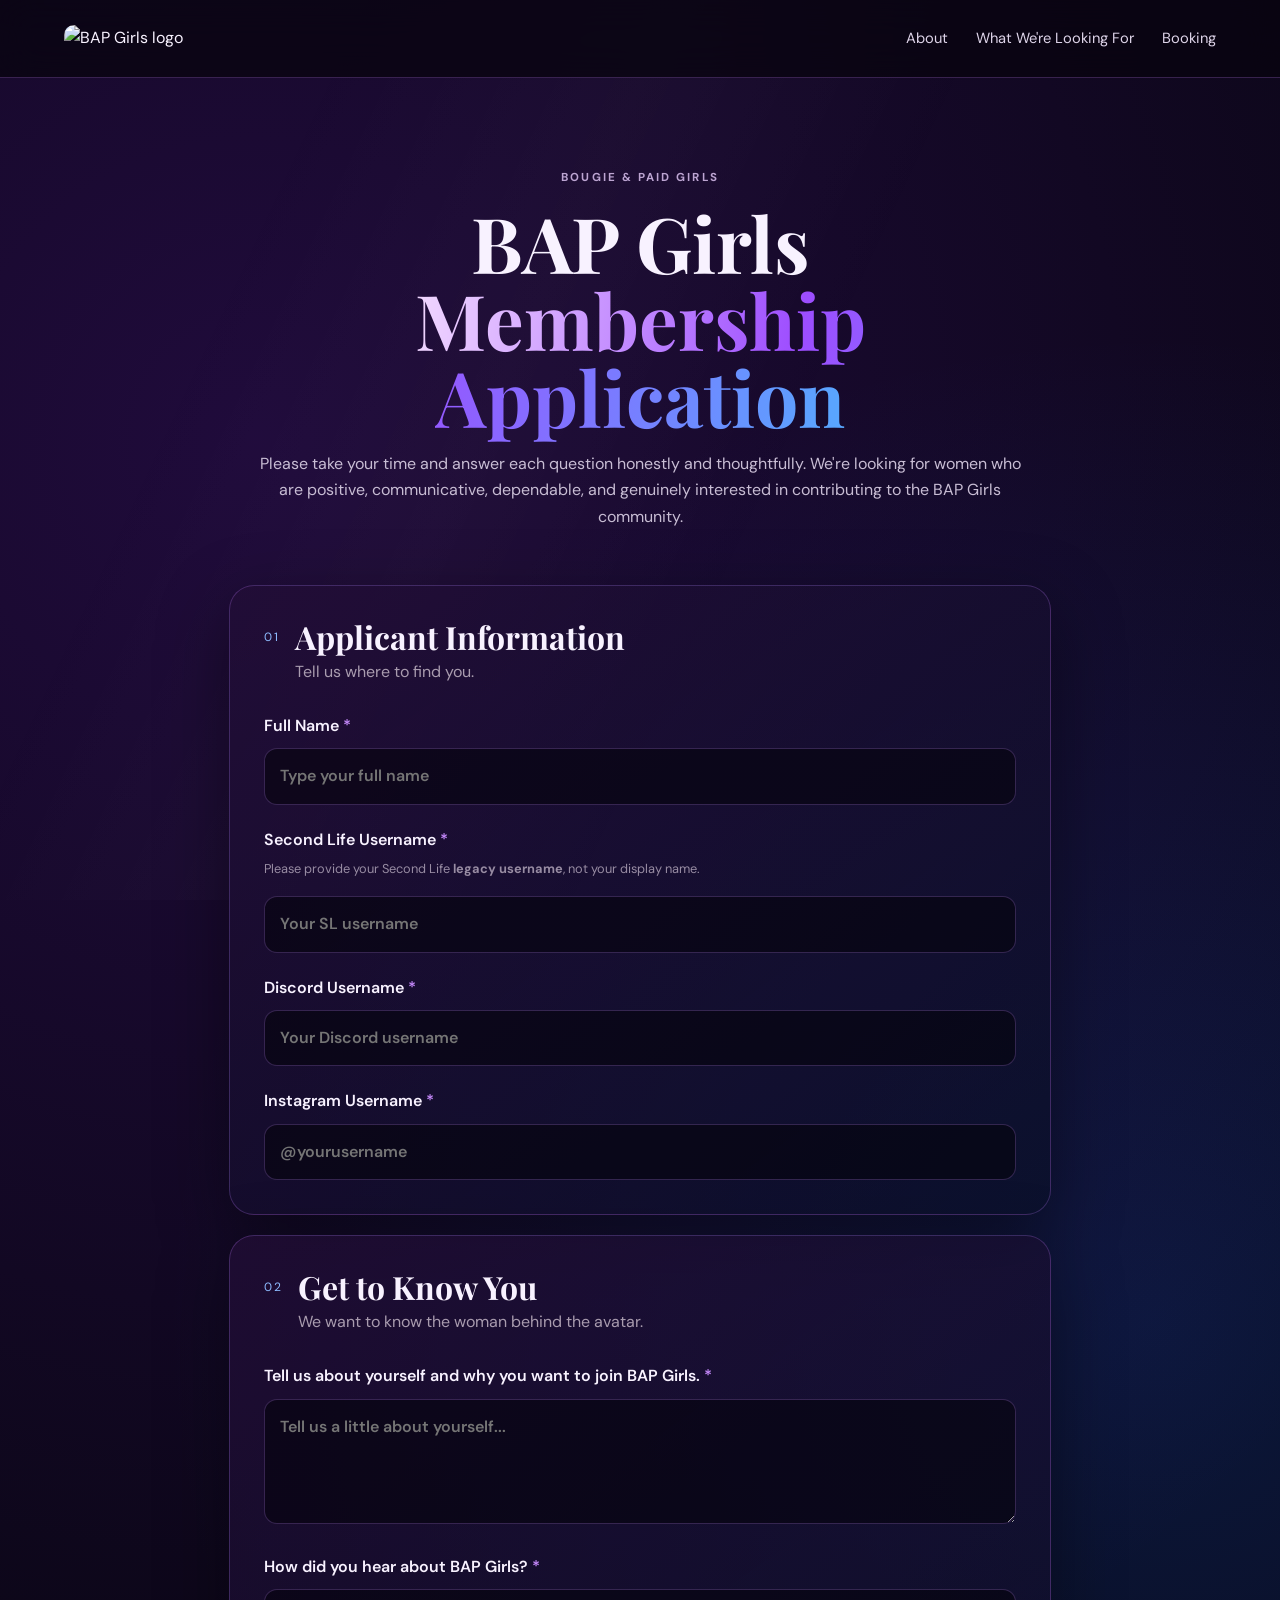
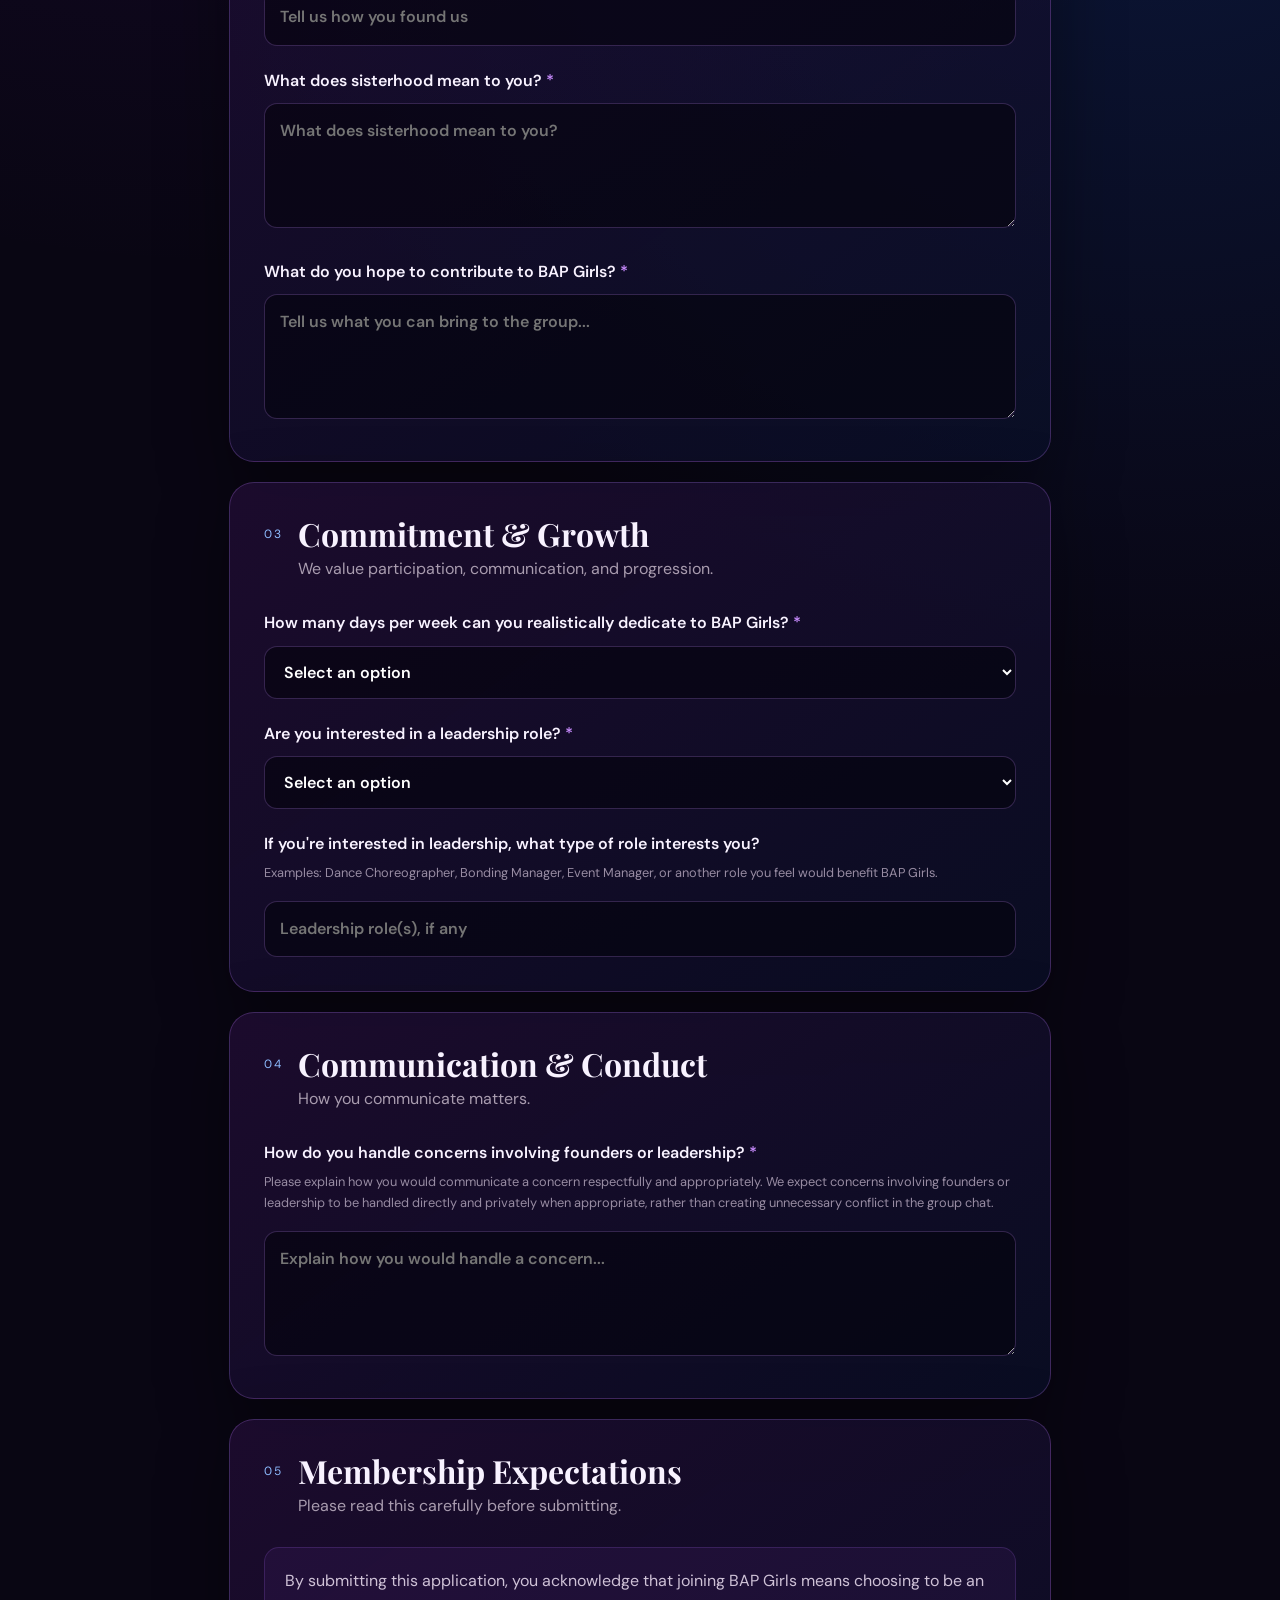
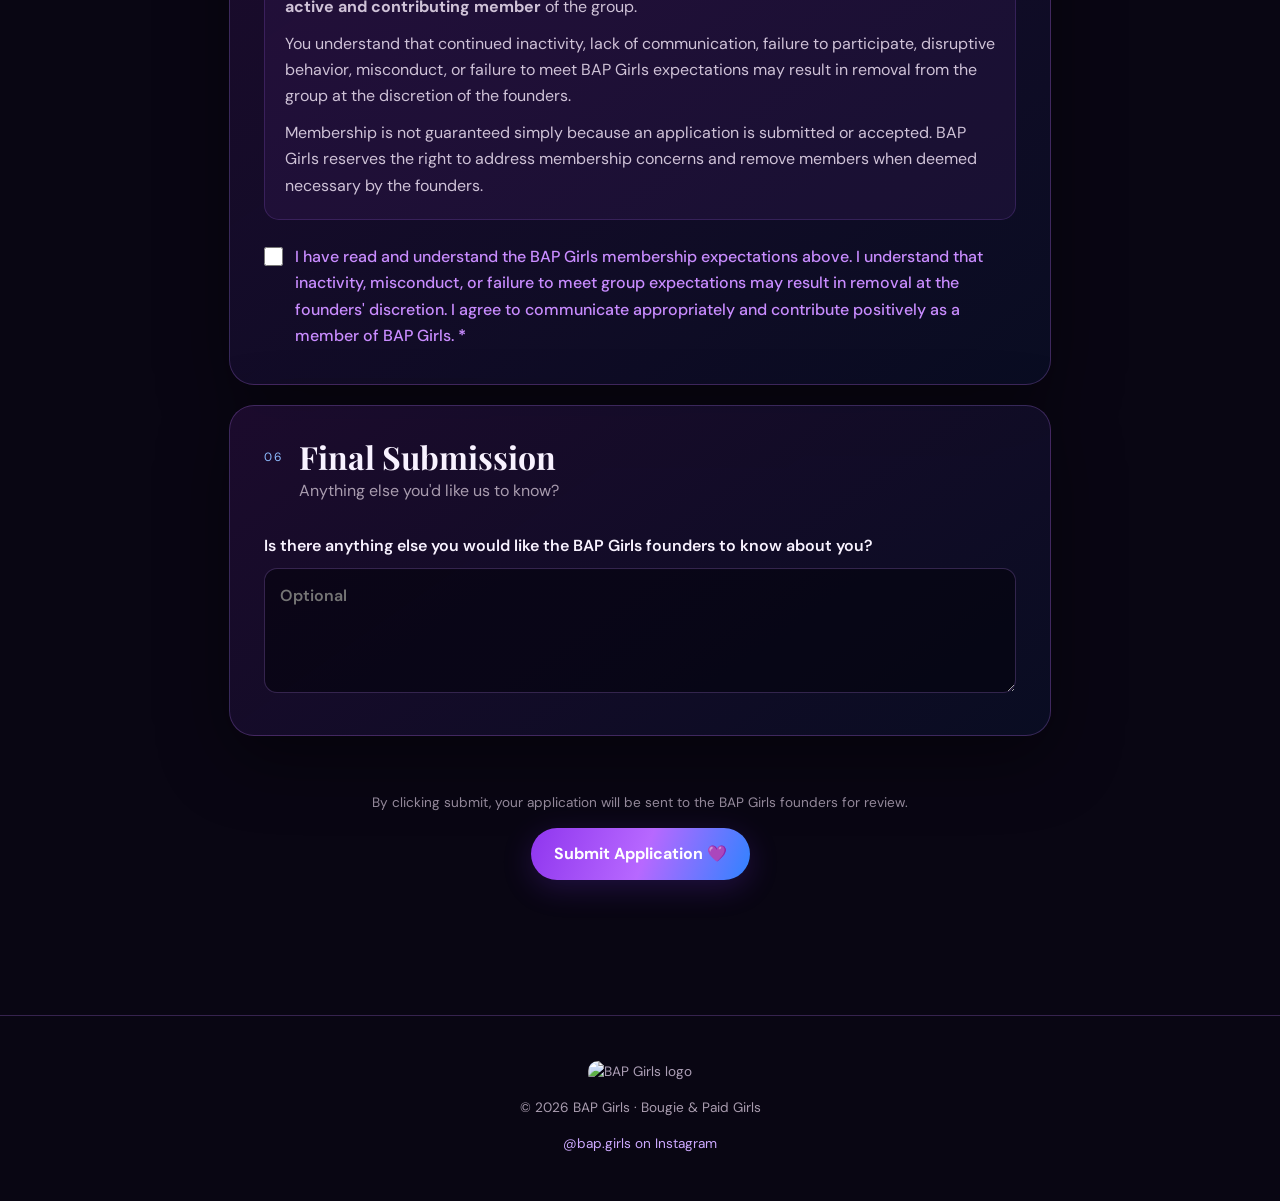
==== application.html @ beb912d2 "Add files via upload" ====
<!DOCTYPE html>
<html lang="en">
<head>
  <meta charset="UTF-8">
  <meta name="viewport" content="width=device-width, initial-scale=1.0">
  <meta name="description" content="BAP Girls membership application.">
  <title>Apply | BAP Girls</title>
  <link rel="preconnect" href="https://fonts.googleapis.com">
  <link rel="preconnect" href="https://fonts.gstatic.com" crossorigin>
  <link href="https://fonts.googleapis.com/css2?family=DM+Sans:wght@400;500;600;700&family=Playfair+Display:wght@600;700&display=swap" rel="stylesheet">
  <link rel="stylesheet" href="styles.css">
</head>
<body>
  <header class="site-header">
    <a class="brand" href="index.html" aria-label="BAP Girls home">
      <img src="assets/bap-girls-logo.png" alt="BAP Girls logo">
    </a>
    <nav class="nav nav-always">
      <a href="index.html#about">About</a>
      <a href="index.html#looking-for">What We're Looking For</a>
      <a href="index.html#booking">Booking</a>
    </nav>
  </header>

  <main class="application-main">
    <section class="application-hero">
      <span class="eyebrow">BOUGIE &amp; PAID GIRLS</span>
      <h1>BAP Girls<br><span>Membership Application</span></h1>
      <p>Please take your time and answer each question honestly and thoughtfully. We're looking for women who are positive, communicative, dependable, and genuinely interested in contributing to the BAP Girls community.</p>
    </section>

    <form class="application-form" action="https://formsubmit.co/forpicedits1@gmail.com" method="POST">
      <input type="hidden" name="_subject" value="💜 New BAP Girls Membership Application">
      <input type="hidden" name="_template" value="table">
      <input type="hidden" name="_captcha" value="false">
      <input type="hidden" name="_next" value="https://bapgirls.onrender.com/thank-you.html">
      <input type="hidden" name="_autoresponse" value="Thank you for applying to BAP Girls. Your application has been received and will be reviewed by the founders. We appreciate your interest in becoming part of BAP Girls.">

      <section class="form-section">
        <div class="form-heading"><span>01</span><div><h2>Applicant Information</h2><p>Tell us where to find you.</p></div></div>

        <label>Full Name <span>*</span>
          <input type="text" name="Full Name" required placeholder="Type your full name">
        </label>

        <label>Second Life Username <span>*</span>
          <small>Please provide your Second Life <strong>legacy username</strong>, not your display name.</small>
          <input type="text" name="Second Life Username (Legacy)" required placeholder="Your SL username">
        </label>

        <label>Discord Username <span>*</span>
          <input type="text" name="Discord Username" required placeholder="Your Discord username">
        </label>

        <label>Instagram Username <span>*</span>
          <input type="text" name="Instagram Username" required placeholder="@yourusername">
        </label>
      </section>

      <section class="form-section">
        <div class="form-heading"><span>02</span><div><h2>Get to Know You</h2><p>We want to know the woman behind the avatar.</p></div></div>

        <label>Tell us about yourself and why you want to join BAP Girls. <span>*</span>
          <textarea name="About You & Why You Want to Join" required placeholder="Tell us a little about yourself..."></textarea>
        </label>

        <label>How did you hear about BAP Girls? <span>*</span>
          <input type="text" name="How You Heard About Us" required placeholder="Tell us how you found us">
        </label>

        <label>What does sisterhood mean to you? <span>*</span>
          <textarea name="What Sisterhood Means" required placeholder="What does sisterhood mean to you?"></textarea>
        </label>

        <label>What do you hope to contribute to BAP Girls? <span>*</span>
          <textarea name="What You Hope to Contribute" required placeholder="Tell us what you can bring to the group..."></textarea>
        </label>
      </section>

      <section class="form-section">
        <div class="form-heading"><span>03</span><div><h2>Commitment &amp; Growth</h2><p>We value participation, communication, and progression.</p></div></div>

        <label>How many days per week can you realistically dedicate to BAP Girls? <span>*</span>
          <select name="Realistic Days Per Week" required>
            <option value="" selected disabled>Select an option</option>
            <option>1 day</option>
            <option>2 days</option>
            <option>3 days</option>
            <option>4 days</option>
            <option>5 days</option>
            <option>6 days</option>
            <option>7 days</option>
            <option>My availability varies</option>
          </select>
        </label>

        <label>Are you interested in a leadership role? <span>*</span>
          <select name="Leadership Interest" required>
            <option value="" selected disabled>Select an option</option>
            <option>Yes</option>
            <option>Possibly in the future</option>
            <option>No, I prefer membership</option>
          </select>
        </label>

        <label>If you're interested in leadership, what type of role interests you?
          <small>Examples: Dance Choreographer, Bonding Manager, Event Manager, or another role you feel would benefit BAP Girls.</small>
          <input type="text" name="Leadership Role Interest" placeholder="Leadership role(s), if any">
        </label>
      </section>

      <section class="form-section">
        <div class="form-heading"><span>04</span><div><h2>Communication &amp; Conduct</h2><p>How you communicate matters.</p></div></div>

        <label>How do you handle concerns involving founders or leadership? <span>*</span>
          <small>Please explain how you would communicate a concern respectfully and appropriately. We expect concerns involving founders or leadership to be handled directly and privately when appropriate, rather than creating unnecessary conflict in the group chat.</small>
          <textarea name="Communication With Founders" required placeholder="Explain how you would handle a concern..."></textarea>
        </label>
      </section>

      <section class="form-section acknowledgment-section">
        <div class="form-heading"><span>05</span><div><h2>Membership Expectations</h2><p>Please read this carefully before submitting.</p></div></div>

        <div class="acknowledgment">
          <p>By submitting this application, you acknowledge that joining BAP Girls means choosing to be an <strong>active and contributing member</strong> of the group.</p>
          <p>You understand that continued inactivity, lack of communication, failure to participate, disruptive behavior, misconduct, or failure to meet BAP Girls expectations may result in removal from the group at the discretion of the founders.</p>
          <p>Membership is not guaranteed simply because an application is submitted or accepted. BAP Girls reserves the right to address membership concerns and remove members when deemed necessary by the founders.</p>
        </div>

        <label class="checkbox-label">
          <input type="checkbox" name="Membership Expectations Acknowledged" value="Yes — acknowledged and agreed" required>
          <span>I have read and understand the BAP Girls membership expectations above. I understand that inactivity, misconduct, or failure to meet group expectations may result in removal at the founders' discretion. I agree to communicate appropriately and contribute positively as a member of BAP Girls. <strong>*</strong></span>
        </label>
      </section>

      <section class="form-section">
        <div class="form-heading"><span>06</span><div><h2>Final Submission</h2><p>Anything else you'd like us to know?</p></div></div>

        <label>Is there anything else you would like the BAP Girls founders to know about you?
          <textarea name="Anything Else" placeholder="Optional"></textarea>
        </label>
      </section>

      <div class="submit-area">
        <p>By clicking submit, your application will be sent to the BAP Girls founders for review.</p>
        <button class="button button-primary submit-button" type="submit">Submit Application 💜</button>
      </div>
    </form>
  </main>

  <footer class="site-footer">
    <img src="assets/bap-girls-logo.png" alt="BAP Girls logo">
    <p>© <span id="year"></span> BAP Girls · Bougie &amp; Paid Girls</p>
    <a href="https://www.instagram.com/bap.girls/" target="_blank" rel="noopener">@bap.girls on Instagram</a>
  </footer>
  <script>document.getElementById('year').textContent = new Date().getFullYear();</script>
</body>
</html>
---- styles.css ----
:root{
  --bg:#090613; --panel:rgba(27,11,46,.72); --purple:#9d4dff; --purple2:#d6a2ff;
  --blue:#2778ff; --blue2:#6bb8ff; --text:#f8f2ff; --muted:#c8bdd4; --line:rgba(190,126,255,.25);
  --shadow:0 22px 70px rgba(0,0,0,.42);
}
*{box-sizing:border-box}
html{scroll-behavior:smooth}
body{margin:0;background:radial-gradient(circle at 20% 10%,rgba(100,26,180,.25),transparent 35%),radial-gradient(circle at 90% 30%,rgba(20,94,220,.20),transparent 30%),var(--bg);color:var(--text);font-family:"DM Sans",sans-serif;line-height:1.65;overflow-x:hidden}
body:before{content:"";position:fixed;inset:0;pointer-events:none;background:linear-gradient(115deg,transparent 20%,rgba(255,255,255,.025) 40%,transparent 60%);z-index:-1}
a{color:inherit;text-decoration:none}
button,input,textarea,select{font:inherit}
.site-header{position:sticky;top:0;z-index:20;height:78px;padding:10px 5vw;display:flex;align-items:center;justify-content:space-between;background:rgba(8,5,15,.76);backdrop-filter:blur(18px);border-bottom:1px solid var(--line)}
.brand img{width:88px;height:55px;object-fit:cover;object-position:center;border-radius:10px;mix-blend-mode:screen}
.nav{display:flex;align-items:center;gap:28px;font-size:.92rem;color:#ded4e9}
.nav a{transition:.2s ease}
.nav a:hover{color:white;text-shadow:0 0 18px var(--purple2)}
.nav-apply{padding:10px 18px;border:1px solid rgba(198,139,255,.55);border-radius:999px;background:linear-gradient(120deg,rgba(120,34,220,.6),rgba(31,92,220,.45))}
.menu-toggle{display:none;background:none;color:white;border:0;font-size:1.5rem}
.section{padding:105px 7vw}
.hero{min-height:calc(100vh - 78px);display:grid;grid-template-columns:1fr 1fr;gap:6vw;align-items:center;max-width:1400px;margin:auto}
.eyebrow,.mini-label,.package{letter-spacing:.18em;font-size:.72rem;font-weight:700;color:#bda5d2}
.hero h1{font-family:"Playfair Display",serif;font-size:clamp(3.4rem,7vw,6.8rem);line-height:.95;margin:18px 0}
.hero h1 span,.emphasis-card h3 span{background:linear-gradient(100deg,#f2d9ff,#9d4dff 45%,#57a8ff);-webkit-background-clip:text;background-clip:text;color:transparent}
.hero-text{font-size:1.15rem;color:var(--muted);max-width:500px}
.hero-actions{display:flex;gap:14px;margin-top:32px;flex-wrap:wrap}
.button{display:inline-flex;justify-content:center;align-items:center;border-radius:999px;padding:13px 23px;font-weight:700;cursor:pointer;transition:.2s ease;border:1px solid transparent}
.button:hover{transform:translateY(-2px);box-shadow:0 12px 35px rgba(124,56,255,.25)}
.button-primary{background:linear-gradient(110deg,#8f36ee,#b768ff 52%,#2f83ff);color:white;box-shadow:0 8px 30px rgba(117,48,230,.22)}
.button-ghost{border-color:rgba(200,155,255,.4);background:rgba(255,255,255,.03)}
.hero-logo-card{position:relative;padding:22px;border:1px solid var(--line);border-radius:32px;background:linear-gradient(145deg,rgba(82,24,131,.45),rgba(8,15,47,.65));box-shadow:var(--shadow);overflow:hidden}
.hero-logo-card img{display:block;width:100%;border-radius:20px}
.shine{position:absolute;width:55%;height:140%;top:-20%;left:-80%;transform:rotate(20deg);background:linear-gradient(90deg,transparent,rgba(255,255,255,.16),transparent);animation:shine 7s infinite}
@keyframes shine{0%,55%{left:-80%}70%,100%{left:130%}}
.content-section{max-width:1200px;margin:auto}
.section-heading{display:flex;align-items:flex-start;gap:18px;margin-bottom:32px}
.section-number{font-size:.75rem;letter-spacing:.16em;color:#8ebcff;padding-top:11px}
h2{font-family:"Playfair Display",serif;font-size:clamp(2.2rem,4vw,3.7rem);line-height:1.05;margin:0}
.glass-card,.rate-card{border:1px solid var(--line);background:linear-gradient(145deg,rgba(34,13,54,.78),rgba(12,17,44,.66));border-radius:25px;box-shadow:var(--shadow)}
.about-card{padding:40px;max-width:920px}
.about-card p{color:var(--muted);font-size:1.02rem}.about-card .lead{font-size:1.3rem;color:#f2e8fa}
.looking-grid,.rates-grid{display:grid;grid-template-columns:1fr 1fr;gap:22px}
.looking-grid .glass-card,.rate-card{padding:34px}
h3{font-size:1.35rem;margin:0 0 16px}
.feature-list{list-style:none;padding:0;margin:22px 0 0}
.feature-list li{position:relative;padding:8px 0 8px 27px;color:#ddd2e7}
.feature-list li:before{content:"✦";position:absolute;left:0;color:#9e66ff}
.emphasis-card{display:flex;flex-direction:column;justify-content:center;min-height:350px}
.emphasis-card p,.section-intro,.rate-description,.booking-cta p{color:var(--muted)}
.emphasis-card .button{align-self:flex-start;margin-top:20px}
.rates-grid{align-items:stretch}
.rate-card{position:relative}
.featured-rate{border-color:rgba(91,137,255,.48);background:linear-gradient(145deg,rgba(62,19,95,.76),rgba(10,37,78,.72))}
.rate-top{display:flex;justify-content:space-between;gap:15px;align-items:center;margin-bottom:15px}
.price{font-size:1.55rem;font-weight:800;background:linear-gradient(90deg,#e5c4ff,#7bbcff);-webkit-background-clip:text;background-clip:text;color:transparent;white-space:nowrap}
.note{margin-top:25px;padding:15px;border-left:2px solid #9b5dff;color:#bfb2ca;font-size:.9rem}
.booking-cta{margin-top:24px;padding:28px 32px;display:flex;justify-content:space-between;align-items:center;gap:25px}
.final-cta{text-align:center;padding-top:140px;padding-bottom:140px}
.cta-inner{max-width:800px;margin:auto}
.cta-inner h2{margin:14px 0}.cta-inner p{color:var(--muted);margin-bottom:28px}
.site-footer{padding:45px 7vw;border-top:1px solid var(--line);text-align:center;color:#a99caf;font-size:.85rem}
.site-footer img{width:100px;height:60px;object-fit:cover;object-position:center;border-radius:10px;mix-blend-mode:screen}
.site-footer a{color:#cda9ff}
.application-main{max-width:950px;margin:auto;padding:85px 5vw}
.application-hero{text-align:center;max-width:780px;margin:0 auto 55px}
.application-hero h1{font-family:"Playfair Display",serif;font-size:clamp(2.7rem,6vw,5rem);line-height:1;margin:15px 0}
.application-hero h1 span{background:linear-gradient(100deg,#f2d9ff,#9d4dff 45%,#57a8ff);-webkit-background-clip:text;background-clip:text;color:transparent}
.application-hero p{color:var(--muted)}
.application-form{display:grid;gap:20px}
.form-section{padding:34px;border-radius:25px;border:1px solid var(--line);background:linear-gradient(145deg,rgba(34,13,54,.75),rgba(10,16,40,.72));box-shadow:var(--shadow)}
.form-heading{display:flex;gap:16px;margin-bottom:28px}
.form-heading>span{font-size:.75rem;color:#8ebcff;letter-spacing:.14em;padding-top:8px}
.form-heading h2{font-size:2rem}.form-heading p{margin:5px 0 0;color:#a99caf}
.form-section label{display:block;font-weight:600;margin-top:22px}.form-section label:first-of-type{margin-top:0}
.form-section label>span{color:#c98cff}
.form-section small{display:block;color:#988ca3;font-weight:400;font-size:.8rem;margin:5px 0 8px}
input,textarea,select{width:100%;margin-top:9px;padding:14px 15px;border-radius:13px;border:1px solid rgba(191,135,255,.24);background:rgba(5,4,13,.62);color:white;outline:none}
input:focus,textarea:focus,select:focus{border-color:#9856e8;box-shadow:0 0 0 3px rgba(145,74,235,.13)}
textarea{min-height:125px;resize:vertical}
select{appearance:auto}
.checkbox-label{display:flex!important;gap:12px;align-items:flex-start;margin-top:24px!important;font-weight:500!important;color:#ddd4e6}
.checkbox-label input{width:19px;height:19px;margin:3px 0 0;flex:0 0 19px;accent-color:#9a50ed}
.acknowledgment{padding:20px;border-radius:15px;background:rgba(91,40,130,.16);border:1px solid rgba(166,100,236,.2);color:#cfc2d7}
.acknowledgment p{margin:0 0 10px}.acknowledgment p:last-child{margin-bottom:0}
.submit-area{text-align:center;padding:22px 0 50px}.submit-area p{color:#93889a;font-size:.85rem}.submit-button{border:0;font-size:1rem}
.thank-you-page{min-height:100vh;display:grid;place-items:center;padding:30px}
.thank-you-card{text-align:center;max-width:650px;padding:55px 40px}
.thank-you-card img{width:240px;max-width:80%;border-radius:18px;mix-blend-mode:screen;margin-bottom:25px}
.thank-you-card h1{font-family:"Playfair Display",serif;font-size:3rem;line-height:1.05;margin:15px 0}
.thank-you-card p{color:var(--muted);margin-bottom:30px}
@media(max-width:850px){
  .site-header{padding:10px 4vw}.menu-toggle{display:block}.nav{display:none;position:absolute;top:78px;left:0;right:0;padding:18px 5vw;background:rgba(8,5,15,.97);border-bottom:1px solid var(--line);flex-direction:column;align-items:stretch}.nav.open{display:flex}.nav a{padding:10px}.nav-always{display:flex;flex-direction:row;position:static;padding:0;background:none;border:0}
  .hero{grid-template-columns:1fr;min-height:auto;padding-top:75px}.hero-logo-card{order:-1}.looking-grid,.rates-grid{grid-template-columns:1fr}.booking-cta{flex-direction:column;align-items:flex-start}
}
@media(max-width:560px){
  .section{padding:75px 5vw}.application-main{padding:60px 4vw}.form-section{padding:25px 20px}.about-card,.looking-grid .glass-card,.rate-card{padding:25px}.hero h1{font-size:3.25rem}.nav-always{display:none}.brand img{width:80px;height:50px}
}
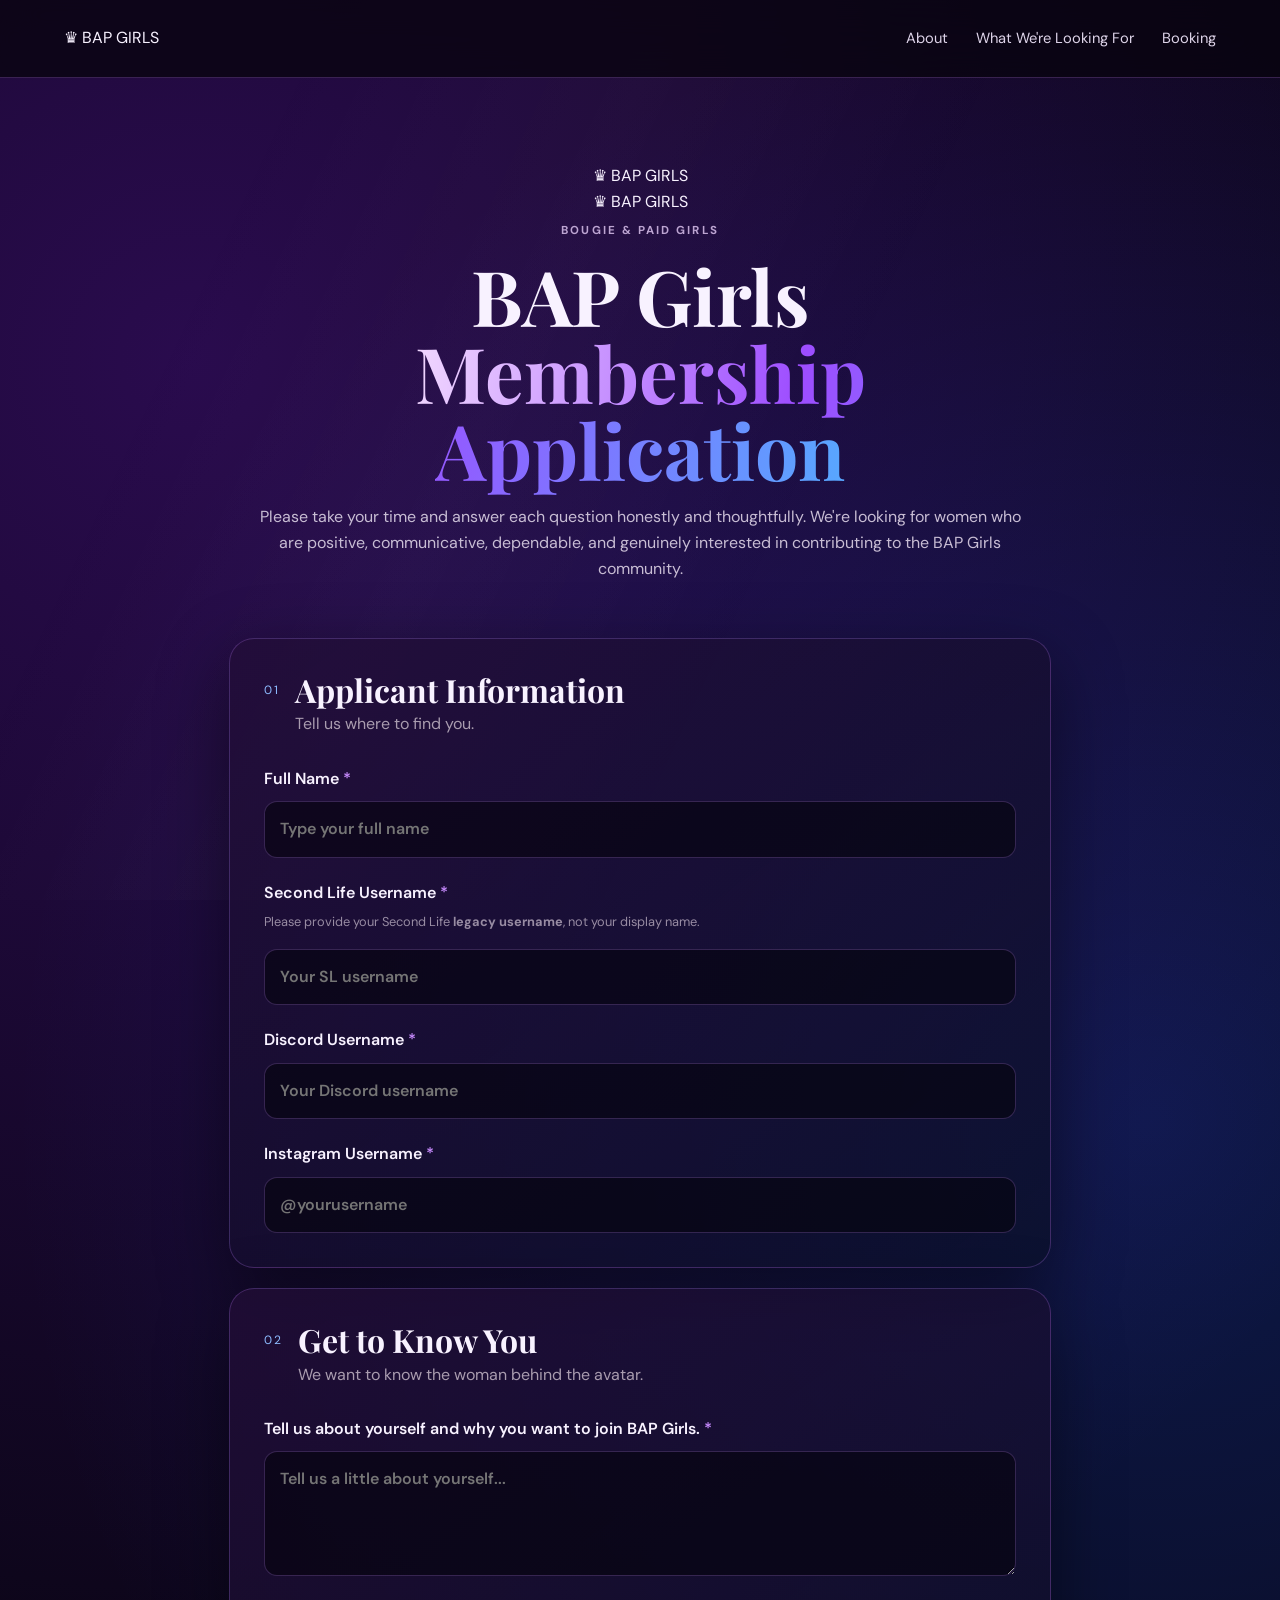
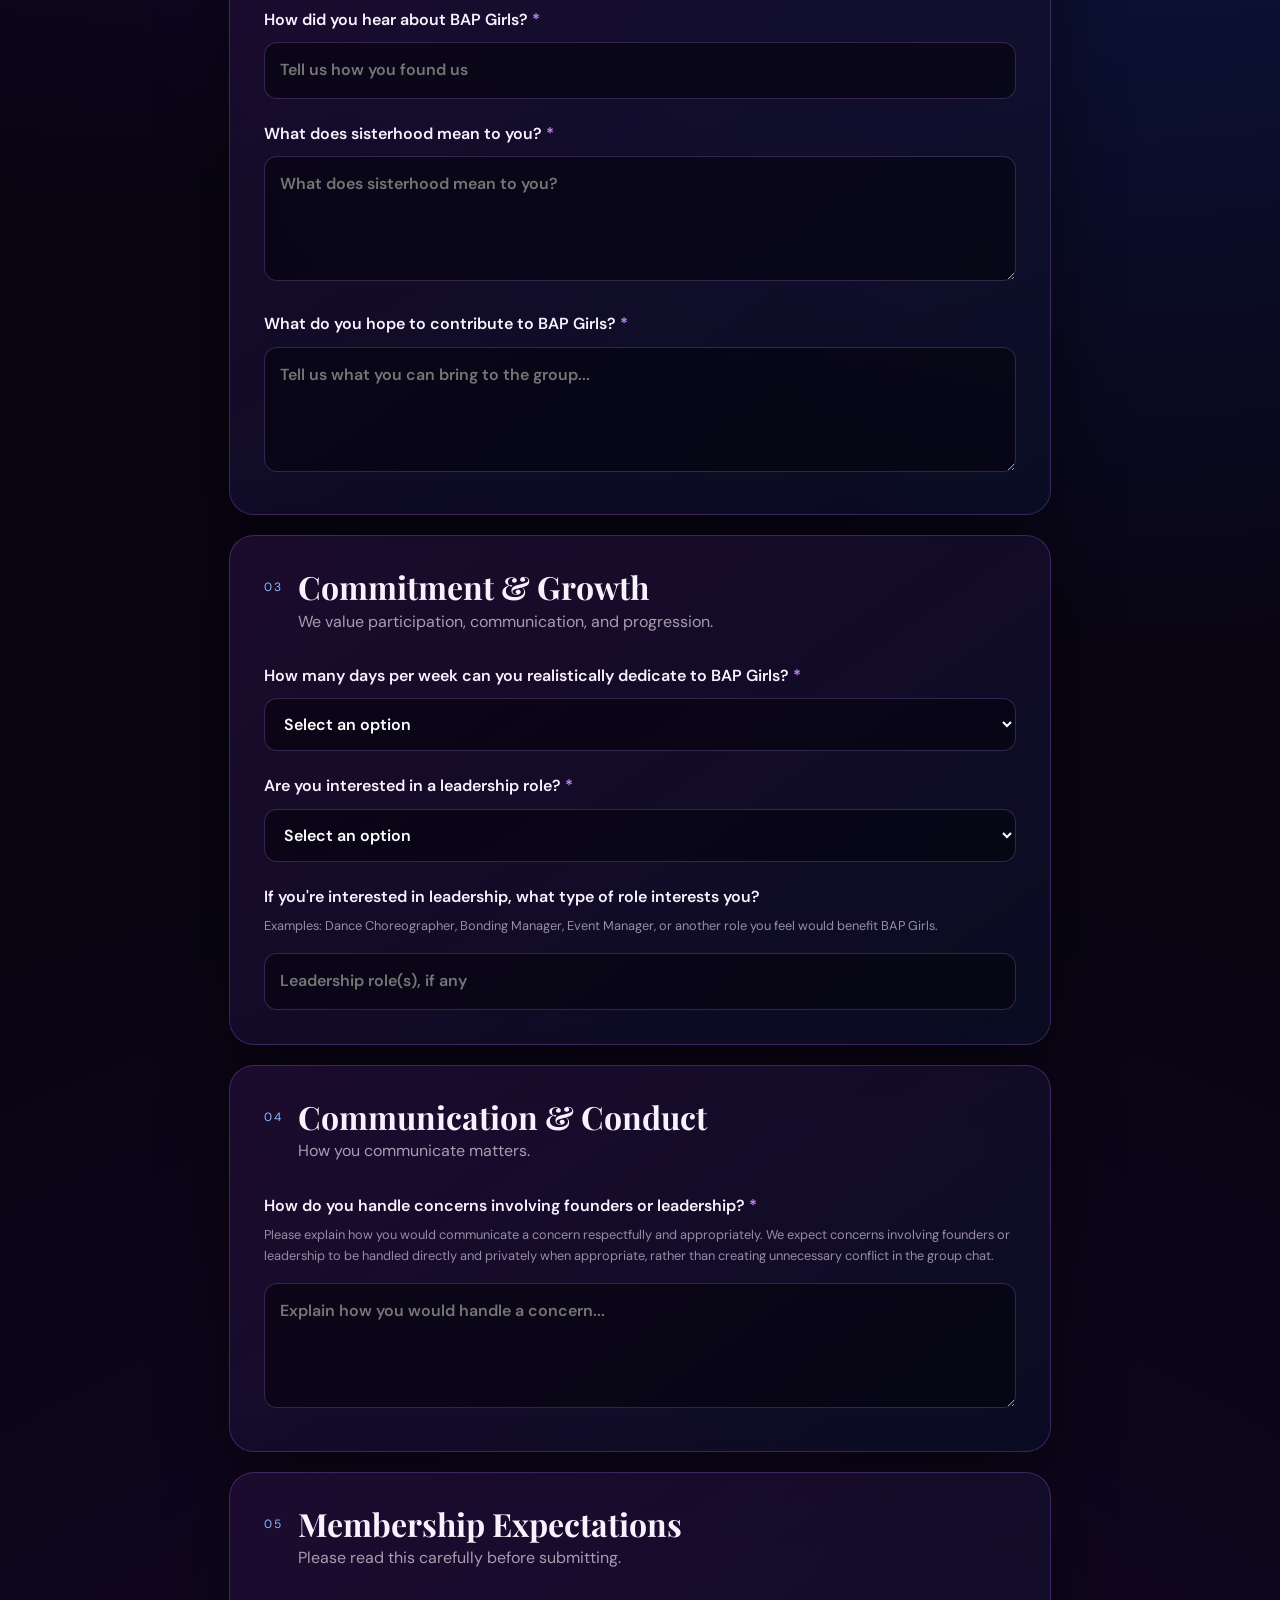
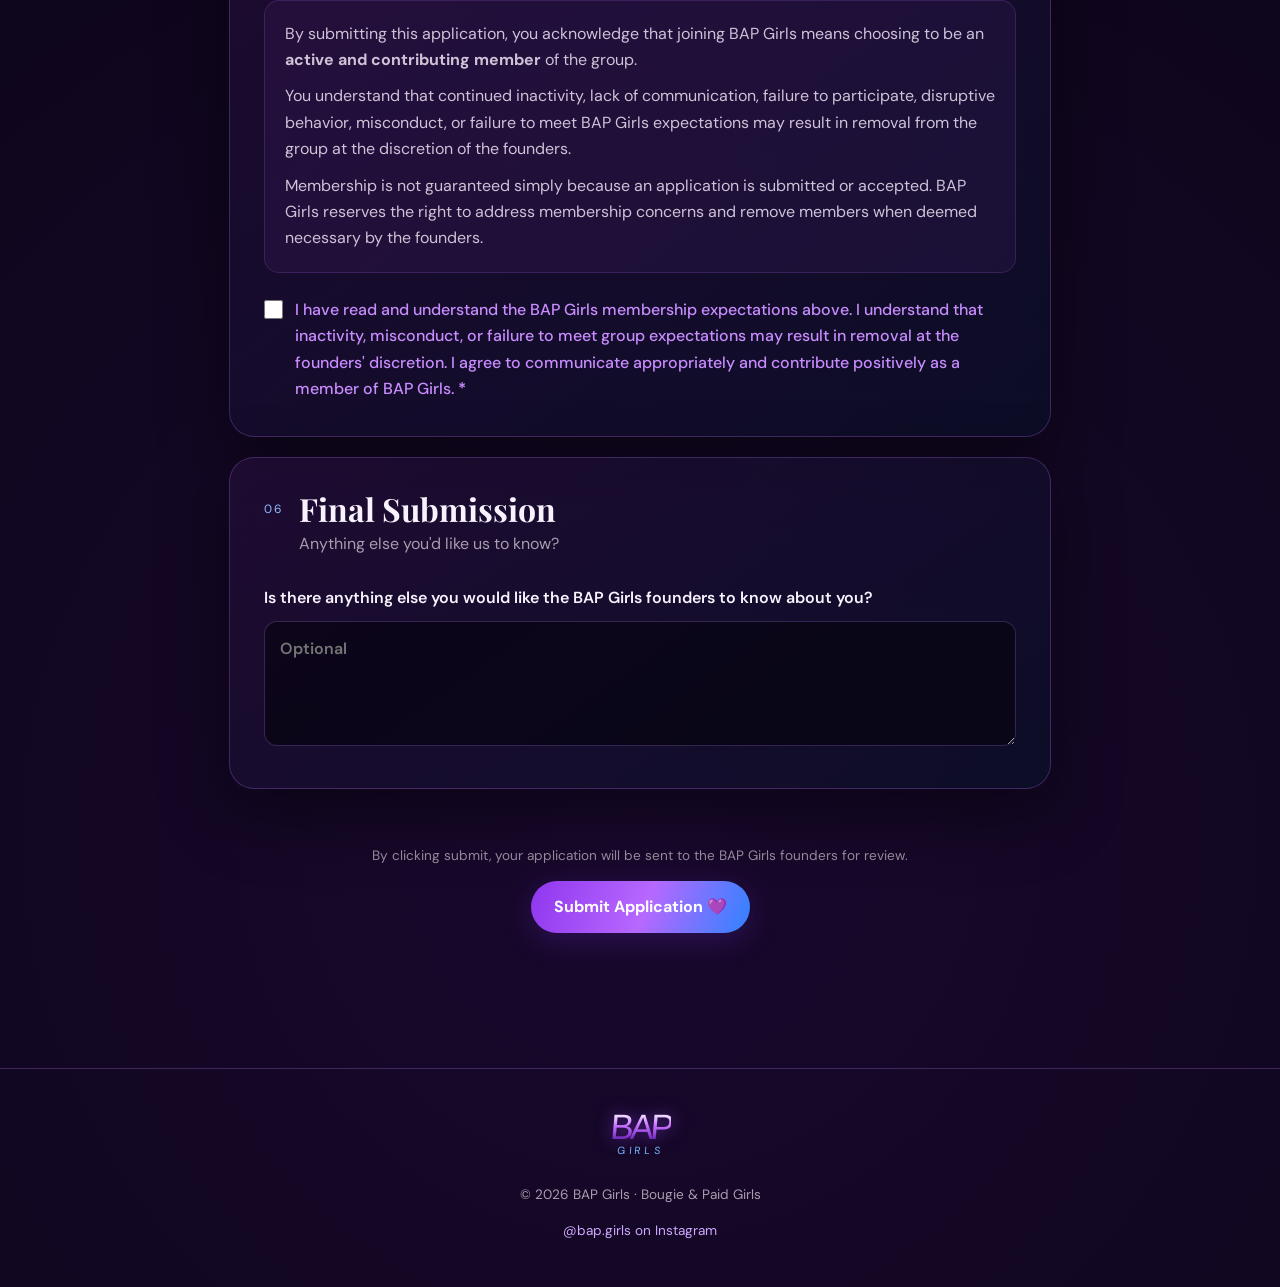
==== commit d0c6bca1: "Update application.html" ====
--- a/application.html
+++ b/application.html
@@ -5,84 +5,251 @@
   <meta name="viewport" content="width=device-width, initial-scale=1.0">
   <meta name="description" content="BAP Girls membership application.">
   <title>Apply | BAP Girls</title>
+
   <link rel="preconnect" href="https://fonts.googleapis.com">
   <link rel="preconnect" href="https://fonts.gstatic.com" crossorigin>
   <link href="https://fonts.googleapis.com/css2?family=DM+Sans:wght@400;500;600;700&family=Playfair+Display:wght@600;700&display=swap" rel="stylesheet">
+
   <link rel="stylesheet" href="styles.css">
 </head>
+
 <body>
+
   <header class="site-header">
-    <a class="brand" href="index.html" aria-label="BAP Girls home">
-      <img src="assets/bap-girls-logo.png" alt="BAP Girls logo">
+
+    <a class="brand application-header-logo" href="index.html" aria-label="BAP Girls home">
+
+      <div class="application-logo-mini" aria-hidden="true">
+        <span class="application-crown-mini">♛</span>
+        <span class="application-bap-mini">BAP</span>
+        <span class="application-girls-mini">GIRLS</span>
+      </div>
+
     </a>
+
     <nav class="nav nav-always">
       <a href="index.html#about">About</a>
       <a href="index.html#looking-for">What We're Looking For</a>
       <a href="index.html#booking">Booking</a>
     </nav>
+
   </header>
 
+
   <main class="application-main">
+
     <section class="application-hero">
+
+      <div class="application-logo-wrap" aria-label="BAP Girls">
+
+        <div class="application-logo-coin">
+
+          <div class="application-logo-face application-logo-front">
+
+            <span class="application-crown">♛</span>
+
+            <span class="application-bap">BAP</span>
+
+            <span class="application-girls">GIRLS</span>
+
+          </div>
+
+
+          <div class="application-logo-face application-logo-back">
+
+            <span class="application-crown">♛</span>
+
+            <span class="application-bap">BAP</span>
+
+            <span class="application-girls">GIRLS</span>
+
+          </div>
+
+        </div>
+
+      </div>
+
+
       <span class="eyebrow">BOUGIE &amp; PAID GIRLS</span>
-      <h1>BAP Girls<br><span>Membership Application</span></h1>
-      <p>Please take your time and answer each question honestly and thoughtfully. We're looking for women who are positive, communicative, dependable, and genuinely interested in contributing to the BAP Girls community.</p>
+
+      <h1>
+        BAP Girls<br>
+        <span>Membership Application</span>
+      </h1>
+
+      <p>
+        Please take your time and answer each question honestly and thoughtfully.
+        We're looking for women who are positive, communicative, dependable,
+        and genuinely interested in contributing to the BAP Girls community.
+      </p>
+
     </section>
 
-    <form class="application-form" action="https://formsubmit.co/forpicedits1@gmail.com" method="POST">
-      <input type="hidden" name="_subject" value="💜 New BAP Girls Membership Application">
-      <input type="hidden" name="_template" value="table">
-      <input type="hidden" name="_captcha" value="false">
-      <input type="hidden" name="_next" value="https://bapgirls.onrender.com/thank-you.html">
-      <input type="hidden" name="_autoresponse" value="Thank you for applying to BAP Girls. Your application has been received and will be reviewed by the founders. We appreciate your interest in becoming part of BAP Girls.">
+
+    <form class="application-form"
+          action="https://formsubmit.co/forpicedits1@gmail.com"
+          method="POST">
+
+      <input type="hidden"
+             name="_subject"
+             value="💜 New BAP Girls Membership Application">
+
+      <input type="hidden"
+             name="_template"
+             value="table">
+
+      <input type="hidden"
+             name="_captcha"
+             value="false">
+
+      <input type="hidden"
+             name="_next"
+             value="https://bapgirls.onrender.com/thank-you.html">
+
+      <input type="hidden"
+             name="_autoresponse"
+             value="Thank you for applying to BAP Girls. Your application has been received and will be reviewed by the founders. We appreciate your interest in becoming part of BAP Girls.">
+
 
       <section class="form-section">
-        <div class="form-heading"><span>01</span><div><h2>Applicant Information</h2><p>Tell us where to find you.</p></div></div>
-
-        <label>Full Name <span>*</span>
-          <input type="text" name="Full Name" required placeholder="Type your full name">
-        </label>
-
-        <label>Second Life Username <span>*</span>
-          <small>Please provide your Second Life <strong>legacy username</strong>, not your display name.</small>
-          <input type="text" name="Second Life Username (Legacy)" required placeholder="Your SL username">
-        </label>
-
-        <label>Discord Username <span>*</span>
-          <input type="text" name="Discord Username" required placeholder="Your Discord username">
-        </label>
-
-        <label>Instagram Username <span>*</span>
-          <input type="text" name="Instagram Username" required placeholder="@yourusername">
-        </label>
-      </section>
+
+        <div class="form-heading">
+          <span>01</span>
+
+          <div>
+            <h2>Applicant Information</h2>
+            <p>Tell us where to find you.</p>
+          </div>
+        </div>
+
+
+        <label>
+          Full Name <span>*</span>
+
+          <input
+            type="text"
+            name="Full Name"
+            required
+            placeholder="Type your full name">
+        </label>
+
+
+        <label>
+          Second Life Username <span>*</span>
+
+          <small>
+            Please provide your Second Life <strong>legacy username</strong>,
+            not your display name.
+          </small>
+
+          <input
+            type="text"
+            name="Second Life Username (Legacy)"
+            required
+            placeholder="Your SL username">
+        </label>
+
+
+        <label>
+          Discord Username <span>*</span>
+
+          <input
+            type="text"
+            name="Discord Username"
+            required
+            placeholder="Your Discord username">
+        </label>
+
+
+        <label>
+          Instagram Username <span>*</span>
+
+          <input
+            type="text"
+            name="Instagram Username"
+            required
+            placeholder="@yourusername">
+        </label>
+
+      </section>
+
 
       <section class="form-section">
-        <div class="form-heading"><span>02</span><div><h2>Get to Know You</h2><p>We want to know the woman behind the avatar.</p></div></div>
-
-        <label>Tell us about yourself and why you want to join BAP Girls. <span>*</span>
-          <textarea name="About You & Why You Want to Join" required placeholder="Tell us a little about yourself..."></textarea>
-        </label>
-
-        <label>How did you hear about BAP Girls? <span>*</span>
-          <input type="text" name="How You Heard About Us" required placeholder="Tell us how you found us">
-        </label>
-
-        <label>What does sisterhood mean to you? <span>*</span>
-          <textarea name="What Sisterhood Means" required placeholder="What does sisterhood mean to you?"></textarea>
-        </label>
-
-        <label>What do you hope to contribute to BAP Girls? <span>*</span>
-          <textarea name="What You Hope to Contribute" required placeholder="Tell us what you can bring to the group..."></textarea>
-        </label>
-      </section>
+
+        <div class="form-heading">
+          <span>02</span>
+
+          <div>
+            <h2>Get to Know You</h2>
+            <p>We want to know the woman behind the avatar.</p>
+          </div>
+        </div>
+
+
+        <label>
+          Tell us about yourself and why you want to join BAP Girls. <span>*</span>
+
+          <textarea
+            name="About You & Why You Want to Join"
+            required
+            placeholder="Tell us a little about yourself..."></textarea>
+        </label>
+
+
+        <label>
+          How did you hear about BAP Girls? <span>*</span>
+
+          <input
+            type="text"
+            name="How You Heard About Us"
+            required
+            placeholder="Tell us how you found us">
+        </label>
+
+
+        <label>
+          What does sisterhood mean to you? <span>*</span>
+
+          <textarea
+            name="What Sisterhood Means"
+            required
+            placeholder="What does sisterhood mean to you?"></textarea>
+        </label>
+
+
+        <label>
+          What do you hope to contribute to BAP Girls? <span>*</span>
+
+          <textarea
+            name="What You Hope to Contribute"
+            required
+            placeholder="Tell us what you can bring to the group..."></textarea>
+        </label>
+
+      </section>
+
 
       <section class="form-section">
-        <div class="form-heading"><span>03</span><div><h2>Commitment &amp; Growth</h2><p>We value participation, communication, and progression.</p></div></div>
-
-        <label>How many days per week can you realistically dedicate to BAP Girls? <span>*</span>
+
+        <div class="form-heading">
+          <span>03</span>
+
+          <div>
+            <h2>Commitment &amp; Growth</h2>
+            <p>We value participation, communication, and progression.</p>
+          </div>
+        </div>
+
+
+        <label>
+          How many days per week can you realistically dedicate to BAP Girls? <span>*</span>
+
           <select name="Realistic Days Per Week" required>
-            <option value="" selected disabled>Select an option</option>
+
+            <option value="" selected disabled>
+              Select an option
+            </option>
+
             <option>1 day</option>
             <option>2 days</option>
             <option>3 days</option>
@@ -91,68 +258,209 @@
             <option>6 days</option>
             <option>7 days</option>
             <option>My availability varies</option>
+
           </select>
-        </label>
-
-        <label>Are you interested in a leadership role? <span>*</span>
+
+        </label>
+
+
+        <label>
+          Are you interested in a leadership role? <span>*</span>
+
           <select name="Leadership Interest" required>
-            <option value="" selected disabled>Select an option</option>
+
+            <option value="" selected disabled>
+              Select an option
+            </option>
+
             <option>Yes</option>
             <option>Possibly in the future</option>
             <option>No, I prefer membership</option>
+
           </select>
-        </label>
-
-        <label>If you're interested in leadership, what type of role interests you?
-          <small>Examples: Dance Choreographer, Bonding Manager, Event Manager, or another role you feel would benefit BAP Girls.</small>
-          <input type="text" name="Leadership Role Interest" placeholder="Leadership role(s), if any">
-        </label>
-      </section>
+
+        </label>
+
+
+        <label>
+          If you're interested in leadership, what type of role interests you?
+
+          <small>
+            Examples: Dance Choreographer, Bonding Manager, Event Manager,
+            or another role you feel would benefit BAP Girls.
+          </small>
+
+          <input
+            type="text"
+            name="Leadership Role Interest"
+            placeholder="Leadership role(s), if any">
+        </label>
+
+      </section>
+
 
       <section class="form-section">
-        <div class="form-heading"><span>04</span><div><h2>Communication &amp; Conduct</h2><p>How you communicate matters.</p></div></div>
-
-        <label>How do you handle concerns involving founders or leadership? <span>*</span>
-          <small>Please explain how you would communicate a concern respectfully and appropriately. We expect concerns involving founders or leadership to be handled directly and privately when appropriate, rather than creating unnecessary conflict in the group chat.</small>
-          <textarea name="Communication With Founders" required placeholder="Explain how you would handle a concern..."></textarea>
-        </label>
-      </section>
+
+        <div class="form-heading">
+          <span>04</span>
+
+          <div>
+            <h2>Communication &amp; Conduct</h2>
+            <p>How you communicate matters.</p>
+          </div>
+        </div>
+
+
+        <label>
+          How do you handle concerns involving founders or leadership? <span>*</span>
+
+          <small>
+            Please explain how you would communicate a concern respectfully
+            and appropriately. We expect concerns involving founders or leadership
+            to be handled directly and privately when appropriate, rather than
+            creating unnecessary conflict in the group chat.
+          </small>
+
+          <textarea
+            name="Communication With Founders"
+            required
+            placeholder="Explain how you would handle a concern..."></textarea>
+        </label>
+
+      </section>
+
 
       <section class="form-section acknowledgment-section">
-        <div class="form-heading"><span>05</span><div><h2>Membership Expectations</h2><p>Please read this carefully before submitting.</p></div></div>
+
+        <div class="form-heading">
+          <span>05</span>
+
+          <div>
+            <h2>Membership Expectations</h2>
+            <p>Please read this carefully before submitting.</p>
+          </div>
+        </div>
+
 
         <div class="acknowledgment">
-          <p>By submitting this application, you acknowledge that joining BAP Girls means choosing to be an <strong>active and contributing member</strong> of the group.</p>
-          <p>You understand that continued inactivity, lack of communication, failure to participate, disruptive behavior, misconduct, or failure to meet BAP Girls expectations may result in removal from the group at the discretion of the founders.</p>
-          <p>Membership is not guaranteed simply because an application is submitted or accepted. BAP Girls reserves the right to address membership concerns and remove members when deemed necessary by the founders.</p>
-        </div>
+
+          <p>
+            By submitting this application, you acknowledge that joining BAP Girls
+            means choosing to be an <strong>active and contributing member</strong>
+            of the group.
+          </p>
+
+          <p>
+            You understand that continued inactivity, lack of communication,
+            failure to participate, disruptive behavior, misconduct, or failure
+            to meet BAP Girls expectations may result in removal from the group
+            at the discretion of the founders.
+          </p>
+
+          <p>
+            Membership is not guaranteed simply because an application is submitted
+            or accepted. BAP Girls reserves the right to address membership concerns
+            and remove members when deemed necessary by the founders.
+          </p>
+
+        </div>
+
 
         <label class="checkbox-label">
-          <input type="checkbox" name="Membership Expectations Acknowledged" value="Yes — acknowledged and agreed" required>
-          <span>I have read and understand the BAP Girls membership expectations above. I understand that inactivity, misconduct, or failure to meet group expectations may result in removal at the founders' discretion. I agree to communicate appropriately and contribute positively as a member of BAP Girls. <strong>*</strong></span>
-        </label>
-      </section>
+
+          <input
+            type="checkbox"
+            name="Membership Expectations Acknowledged"
+            value="Yes — acknowledged and agreed"
+            required>
+
+          <span>
+            I have read and understand the BAP Girls membership expectations above.
+            I understand that inactivity, misconduct, or failure to meet group
+            expectations may result in removal at the founders' discretion.
+            I agree to communicate appropriately and contribute positively as a
+            member of BAP Girls. <strong>*</strong>
+          </span>
+
+        </label>
+
+      </section>
+
 
       <section class="form-section">
-        <div class="form-heading"><span>06</span><div><h2>Final Submission</h2><p>Anything else you'd like us to know?</p></div></div>
-
-        <label>Is there anything else you would like the BAP Girls founders to know about you?
-          <textarea name="Anything Else" placeholder="Optional"></textarea>
-        </label>
-      </section>
+
+        <div class="form-heading">
+          <span>06</span>
+
+          <div>
+            <h2>Final Submission</h2>
+            <p>Anything else you'd like us to know?</p>
+          </div>
+        </div>
+
+
+        <label>
+          Is there anything else you would like the BAP Girls founders to know about you?
+
+          <textarea
+            name="Anything Else"
+            placeholder="Optional"></textarea>
+        </label>
+
+      </section>
+
 
       <div class="submit-area">
-        <p>By clicking submit, your application will be sent to the BAP Girls founders for review.</p>
-        <button class="button button-primary submit-button" type="submit">Submit Application 💜</button>
+
+        <p>
+          By clicking submit, your application will be sent to the
+          BAP Girls founders for review.
+        </p>
+
+        <button
+          class="button button-primary submit-button"
+          type="submit">
+          Submit Application 💜
+        </button>
+
       </div>
+
     </form>
+
   </main>
 
+
   <footer class="site-footer">
-    <img src="assets/bap-girls-logo.png" alt="BAP Girls logo">
-    <p>© <span id="year"></span> BAP Girls · Bougie &amp; Paid Girls</p>
-    <a href="https://www.instagram.com/bap.girls/" target="_blank" rel="noopener">@bap.girls on Instagram</a>
+
+    <div class="footer-bap-logo application-footer-logo">
+
+      <span class="bap-word">BAP</span>
+
+      <span class="girls-word">GIRLS</span>
+
+    </div>
+
+
+    <p>
+      © <span id="year"></span>
+      BAP Girls · Bougie &amp; Paid Girls
+    </p>
+
+
+    <a
+      href="https://www.instagram.com/bap.girls/"
+      target="_blank"
+      rel="noopener">
+      @bap.girls on Instagram
+    </a>
+
   </footer>
-  <script>document.getElementById('year').textContent = new Date().getFullYear();</script>
+
+
+  <script>
+    document.getElementById('year').textContent =
+      new Date().getFullYear();
+  </script>
+
 </body>
 </html>
--- a/styles.css
+++ b/styles.css
@@ -1,96 +1,1237 @@
 :root{
-  --bg:#090613; --panel:rgba(27,11,46,.72); --purple:#9d4dff; --purple2:#d6a2ff;
-  --blue:#2778ff; --blue2:#6bb8ff; --text:#f8f2ff; --muted:#c8bdd4; --line:rgba(190,126,255,.25);
-  --shadow:0 22px 70px rgba(0,0,0,.42);
-}
-*{box-sizing:border-box}
-html{scroll-behavior:smooth}
-body{margin:0;background:radial-gradient(circle at 20% 10%,rgba(100,26,180,.25),transparent 35%),radial-gradient(circle at 90% 30%,rgba(20,94,220,.20),transparent 30%),var(--bg);color:var(--text);font-family:"DM Sans",sans-serif;line-height:1.65;overflow-x:hidden}
-body:before{content:"";position:fixed;inset:0;pointer-events:none;background:linear-gradient(115deg,transparent 20%,rgba(255,255,255,.025) 40%,transparent 60%);z-index:-1}
-a{color:inherit;text-decoration:none}
-button,input,textarea,select{font:inherit}
-.site-header{position:sticky;top:0;z-index:20;height:78px;padding:10px 5vw;display:flex;align-items:center;justify-content:space-between;background:rgba(8,5,15,.76);backdrop-filter:blur(18px);border-bottom:1px solid var(--line)}
-.brand img{width:88px;height:55px;object-fit:cover;object-position:center;border-radius:10px;mix-blend-mode:screen}
-.nav{display:flex;align-items:center;gap:28px;font-size:.92rem;color:#ded4e9}
-.nav a{transition:.2s ease}
-.nav a:hover{color:white;text-shadow:0 0 18px var(--purple2)}
-.nav-apply{padding:10px 18px;border:1px solid rgba(198,139,255,.55);border-radius:999px;background:linear-gradient(120deg,rgba(120,34,220,.6),rgba(31,92,220,.45))}
-.menu-toggle{display:none;background:none;color:white;border:0;font-size:1.5rem}
-.section{padding:105px 7vw}
-.hero{min-height:calc(100vh - 78px);display:grid;grid-template-columns:1fr 1fr;gap:6vw;align-items:center;max-width:1400px;margin:auto}
-.eyebrow,.mini-label,.package{letter-spacing:.18em;font-size:.72rem;font-weight:700;color:#bda5d2}
-.hero h1{font-family:"Playfair Display",serif;font-size:clamp(3.4rem,7vw,6.8rem);line-height:.95;margin:18px 0}
-.hero h1 span,.emphasis-card h3 span{background:linear-gradient(100deg,#f2d9ff,#9d4dff 45%,#57a8ff);-webkit-background-clip:text;background-clip:text;color:transparent}
-.hero-text{font-size:1.15rem;color:var(--muted);max-width:500px}
-.hero-actions{display:flex;gap:14px;margin-top:32px;flex-wrap:wrap}
-.button{display:inline-flex;justify-content:center;align-items:center;border-radius:999px;padding:13px 23px;font-weight:700;cursor:pointer;transition:.2s ease;border:1px solid transparent}
-.button:hover{transform:translateY(-2px);box-shadow:0 12px 35px rgba(124,56,255,.25)}
-.button-primary{background:linear-gradient(110deg,#8f36ee,#b768ff 52%,#2f83ff);color:white;box-shadow:0 8px 30px rgba(117,48,230,.22)}
-.button-ghost{border-color:rgba(200,155,255,.4);background:rgba(255,255,255,.03)}
-.hero-logo-card{position:relative;padding:22px;border:1px solid var(--line);border-radius:32px;background:linear-gradient(145deg,rgba(82,24,131,.45),rgba(8,15,47,.65));box-shadow:var(--shadow);overflow:hidden}
-.hero-logo-card img{display:block;width:100%;border-radius:20px}
-.shine{position:absolute;width:55%;height:140%;top:-20%;left:-80%;transform:rotate(20deg);background:linear-gradient(90deg,transparent,rgba(255,255,255,.16),transparent);animation:shine 7s infinite}
-@keyframes shine{0%,55%{left:-80%}70%,100%{left:130%}}
-.content-section{max-width:1200px;margin:auto}
-.section-heading{display:flex;align-items:flex-start;gap:18px;margin-bottom:32px}
-.section-number{font-size:.75rem;letter-spacing:.16em;color:#8ebcff;padding-top:11px}
-h2{font-family:"Playfair Display",serif;font-size:clamp(2.2rem,4vw,3.7rem);line-height:1.05;margin:0}
-.glass-card,.rate-card{border:1px solid var(--line);background:linear-gradient(145deg,rgba(34,13,54,.78),rgba(12,17,44,.66));border-radius:25px;box-shadow:var(--shadow)}
-.about-card{padding:40px;max-width:920px}
-.about-card p{color:var(--muted);font-size:1.02rem}.about-card .lead{font-size:1.3rem;color:#f2e8fa}
-.looking-grid,.rates-grid{display:grid;grid-template-columns:1fr 1fr;gap:22px}
-.looking-grid .glass-card,.rate-card{padding:34px}
-h3{font-size:1.35rem;margin:0 0 16px}
-.feature-list{list-style:none;padding:0;margin:22px 0 0}
-.feature-list li{position:relative;padding:8px 0 8px 27px;color:#ddd2e7}
-.feature-list li:before{content:"✦";position:absolute;left:0;color:#9e66ff}
-.emphasis-card{display:flex;flex-direction:column;justify-content:center;min-height:350px}
-.emphasis-card p,.section-intro,.rate-description,.booking-cta p{color:var(--muted)}
-.emphasis-card .button{align-self:flex-start;margin-top:20px}
-.rates-grid{align-items:stretch}
-.rate-card{position:relative}
-.featured-rate{border-color:rgba(91,137,255,.48);background:linear-gradient(145deg,rgba(62,19,95,.76),rgba(10,37,78,.72))}
-.rate-top{display:flex;justify-content:space-between;gap:15px;align-items:center;margin-bottom:15px}
-.price{font-size:1.55rem;font-weight:800;background:linear-gradient(90deg,#e5c4ff,#7bbcff);-webkit-background-clip:text;background-clip:text;color:transparent;white-space:nowrap}
-.note{margin-top:25px;padding:15px;border-left:2px solid #9b5dff;color:#bfb2ca;font-size:.9rem}
-.booking-cta{margin-top:24px;padding:28px 32px;display:flex;justify-content:space-between;align-items:center;gap:25px}
-.final-cta{text-align:center;padding-top:140px;padding-bottom:140px}
-.cta-inner{max-width:800px;margin:auto}
-.cta-inner h2{margin:14px 0}.cta-inner p{color:var(--muted);margin-bottom:28px}
-.site-footer{padding:45px 7vw;border-top:1px solid var(--line);text-align:center;color:#a99caf;font-size:.85rem}
-.site-footer img{width:100px;height:60px;object-fit:cover;object-position:center;border-radius:10px;mix-blend-mode:screen}
-.site-footer a{color:#cda9ff}
-.application-main{max-width:950px;margin:auto;padding:85px 5vw}
-.application-hero{text-align:center;max-width:780px;margin:0 auto 55px}
-.application-hero h1{font-family:"Playfair Display",serif;font-size:clamp(2.7rem,6vw,5rem);line-height:1;margin:15px 0}
-.application-hero h1 span{background:linear-gradient(100deg,#f2d9ff,#9d4dff 45%,#57a8ff);-webkit-background-clip:text;background-clip:text;color:transparent}
-.application-hero p{color:var(--muted)}
-.application-form{display:grid;gap:20px}
-.form-section{padding:34px;border-radius:25px;border:1px solid var(--line);background:linear-gradient(145deg,rgba(34,13,54,.75),rgba(10,16,40,.72));box-shadow:var(--shadow)}
-.form-heading{display:flex;gap:16px;margin-bottom:28px}
-.form-heading>span{font-size:.75rem;color:#8ebcff;letter-spacing:.14em;padding-top:8px}
-.form-heading h2{font-size:2rem}.form-heading p{margin:5px 0 0;color:#a99caf}
-.form-section label{display:block;font-weight:600;margin-top:22px}.form-section label:first-of-type{margin-top:0}
-.form-section label>span{color:#c98cff}
-.form-section small{display:block;color:#988ca3;font-weight:400;font-size:.8rem;margin:5px 0 8px}
-input,textarea,select{width:100%;margin-top:9px;padding:14px 15px;border-radius:13px;border:1px solid rgba(191,135,255,.24);background:rgba(5,4,13,.62);color:white;outline:none}
-input:focus,textarea:focus,select:focus{border-color:#9856e8;box-shadow:0 0 0 3px rgba(145,74,235,.13)}
-textarea{min-height:125px;resize:vertical}
-select{appearance:auto}
-.checkbox-label{display:flex!important;gap:12px;align-items:flex-start;margin-top:24px!important;font-weight:500!important;color:#ddd4e6}
-.checkbox-label input{width:19px;height:19px;margin:3px 0 0;flex:0 0 19px;accent-color:#9a50ed}
-.acknowledgment{padding:20px;border-radius:15px;background:rgba(91,40,130,.16);border:1px solid rgba(166,100,236,.2);color:#cfc2d7}
-.acknowledgment p{margin:0 0 10px}.acknowledgment p:last-child{margin-bottom:0}
-.submit-area{text-align:center;padding:22px 0 50px}.submit-area p{color:#93889a;font-size:.85rem}.submit-button{border:0;font-size:1rem}
-.thank-you-page{min-height:100vh;display:grid;place-items:center;padding:30px}
-.thank-you-card{text-align:center;max-width:650px;padding:55px 40px}
-.thank-you-card img{width:240px;max-width:80%;border-radius:18px;mix-blend-mode:screen;margin-bottom:25px}
-.thank-you-card h1{font-family:"Playfair Display",serif;font-size:3rem;line-height:1.05;margin:15px 0}
-.thank-you-card p{color:var(--muted);margin-bottom:30px}
+  --bg:#090513;
+  --panel:rgba(28,10,49,.72);
+  --purple:#9d4dff;
+  --purple2:#d9a8ff;
+  --purple3:#6d20c9;
+  --blue:#2778ff;
+  --blue2:#71c4ff;
+  --cyan:#9be7ff;
+  --pink:#f0b7ff;
+  --text:#f8f2ff;
+  --muted:#c8bdd4;
+  --line:rgba(190,126,255,.25);
+  --shadow:0 22px 70px rgba(0,0,0,.48);
+}
+
+*{
+  box-sizing:border-box;
+}
+
+html{
+  scroll-behavior:smooth;
+}
+
+body{
+  margin:0;
+  background:
+    radial-gradient(circle at 15% 8%,rgba(117,26,214,.30),transparent 34%),
+    radial-gradient(circle at 90% 25%,rgba(25,92,255,.23),transparent 32%),
+    radial-gradient(circle at 50% 90%,rgba(104,25,180,.16),transparent 40%),
+    var(--bg);
+  color:var(--text);
+  font-family:"DM Sans",sans-serif;
+  line-height:1.65;
+  overflow-x:hidden;
+}
+
+body:before{
+  content:"";
+  position:fixed;
+  inset:0;
+  pointer-events:none;
+  background:
+    linear-gradient(115deg,
+      transparent 18%,
+      rgba(255,255,255,.025) 40%,
+      transparent 62%);
+  z-index:-1;
+}
+
+a{
+  color:inherit;
+  text-decoration:none;
+}
+
+button,
+input,
+textarea,
+select{
+  font:inherit;
+}
+
+/* =========================
+   HEADER
+========================= */
+
+.site-header{
+  position:sticky;
+  top:0;
+  z-index:50;
+  height:78px;
+  padding:10px 5vw;
+  display:flex;
+  align-items:center;
+  justify-content:space-between;
+  background:rgba(8,5,15,.78);
+  backdrop-filter:blur(18px);
+  border-bottom:1px solid var(--line);
+}
+
+/* CODED BAP GIRLS HEADER LOGO */
+
+.bap-logo-small{
+  position:relative;
+  display:flex;
+  flex-direction:column;
+  align-items:center;
+  justify-content:center;
+  width:105px;
+  line-height:.72;
+  transform:skew(-5deg);
+}
+
+.bap-logo-small .bap-word{
+  font-size:1.45rem;
+  font-weight:1000;
+  letter-spacing:-.08em;
+  background:
+    linear-gradient(
+      180deg,
+      #ffffff 0%,
+      #d9a4ff 28%,
+      #963dff 57%,
+      #5420a9 100%
+    );
+  -webkit-background-clip:text;
+  background-clip:text;
+  color:transparent;
+  text-shadow:
+    2px 2px 0 #38116f,
+    0 0 14px rgba(166,76,255,.65);
+}
+
+.bap-logo-small .girls-word{
+  margin-top:5px;
+  font-size:.72rem;
+  font-weight:900;
+  letter-spacing:.30em;
+  padding-left:.30em;
+  background:
+    linear-gradient(
+      90deg,
+      #62a8ff,
+      #d8b4ff,
+      #ffffff,
+      #62a8ff
+    );
+  -webkit-background-clip:text;
+  background-clip:text;
+  color:transparent;
+  text-shadow:0 0 12px rgba(86,144,255,.7);
+}
+
+.nav{
+  display:flex;
+  align-items:center;
+  gap:28px;
+  font-size:.92rem;
+  color:#ded4e9;
+}
+
+.nav a{
+  transition:.2s ease;
+}
+
+.nav a:hover{
+  color:white;
+  text-shadow:0 0 18px var(--purple2);
+}
+
+.nav-apply{
+  padding:10px 18px;
+  border:1px solid rgba(198,139,255,.55);
+  border-radius:999px;
+  background:
+    linear-gradient(
+      120deg,
+      rgba(120,34,220,.6),
+      rgba(31,92,220,.45)
+    );
+}
+
+.menu-toggle{
+  display:none;
+  background:none;
+  color:white;
+  border:0;
+  font-size:1.5rem;
+}
+
+/* =========================
+   GENERAL SECTIONS
+========================= */
+
+.section{
+  padding:105px 7vw;
+}
+
+.content-section{
+  max-width:1200px;
+  margin:auto;
+}
+
+.section-heading{
+  display:flex;
+  align-items:flex-start;
+  gap:18px;
+  margin-bottom:32px;
+}
+
+.section-number{
+  font-size:.75rem;
+  letter-spacing:.16em;
+  color:#8ebcff;
+  padding-top:11px;
+}
+
+h2{
+  font-family:"Playfair Display",serif;
+  font-size:clamp(2.2rem,4vw,3.7rem);
+  line-height:1.05;
+  margin:0;
+}
+
+h3{
+  font-size:1.35rem;
+  margin:0 0 16px;
+}
+
+.eyebrow,
+.mini-label,
+.package{
+  letter-spacing:.18em;
+  font-size:.72rem;
+  font-weight:700;
+  color:#bda5d2;
+}
+
+/* =========================
+   HERO
+========================= */
+
+.hero{
+  min-height:calc(100vh - 78px);
+  display:grid;
+  grid-template-columns:1fr 1fr;
+  gap:6vw;
+  align-items:center;
+  max-width:1400px;
+  margin:auto;
+}
+
+.hero h1{
+  font-family:"Playfair Display",serif;
+  font-size:clamp(3.4rem,7vw,6.8rem);
+  line-height:.95;
+  margin:18px 0;
+}
+
+.hero h1 span,
+.emphasis-card h3 span{
+  background:
+    linear-gradient(
+      100deg,
+      #f2d9ff,
+      #9d4dff 45%,
+      #57a8ff
+    );
+  -webkit-background-clip:text;
+  background-clip:text;
+  color:transparent;
+}
+
+.hero-text{
+  font-size:1.15rem;
+  color:var(--muted);
+  max-width:500px;
+}
+
+.hero-actions{
+  display:flex;
+  gap:14px;
+  margin-top:32px;
+  flex-wrap:wrap;
+}
+
+/* =========================
+   BUTTONS
+========================= */
+
+.button{
+  display:inline-flex;
+  justify-content:center;
+  align-items:center;
+  border-radius:999px;
+  padding:13px 23px;
+  font-weight:700;
+  cursor:pointer;
+  transition:.2s ease;
+  border:1px solid transparent;
+}
+
+.button:hover{
+  transform:translateY(-2px);
+  box-shadow:0 12px 35px rgba(124,56,255,.25);
+}
+
+.button-primary{
+  background:
+    linear-gradient(
+      110deg,
+      #8f36ee,
+      #b768ff 52%,
+      #2f83ff
+    );
+  color:white;
+  box-shadow:0 8px 30px rgba(117,48,230,.22);
+}
+
+.button-ghost{
+  border-color:rgba(200,155,255,.4);
+  background:rgba(255,255,255,.03);
+}
+
+/* =========================
+   CODED BAP GIRLS LOGO CARD
+========================= */
+
+.hero-logo-card{
+  position:relative;
+  min-height:470px;
+  padding:22px;
+  display:flex;
+  align-items:center;
+  justify-content:center;
+  border:1px solid rgba(198,128,255,.38);
+  border-radius:32px;
+  background:
+    radial-gradient(
+      circle at 50% 40%,
+      rgba(143,53,255,.28),
+      transparent 42%
+    ),
+    linear-gradient(
+      145deg,
+      rgba(82,24,131,.55),
+      rgba(8,15,47,.72)
+    );
+  box-shadow:
+    var(--shadow),
+    inset 0 0 70px rgba(121,37,219,.12);
+  overflow:visible;
+  perspective:1200px;
+}
+
+/* PURPLE GLOW BEHIND LOGO */
+
+.hero-logo-card:after{
+  content:"";
+  position:absolute;
+  width:310px;
+  height:310px;
+  border-radius:50%;
+  background:
+    radial-gradient(
+      circle,
+      rgba(178,88,255,.34),
+      rgba(76,74,255,.12) 42%,
+      transparent 70%
+    );
+  filter:blur(15px);
+  z-index:0;
+  animation:logoGlow 4s ease-in-out infinite alternate;
+}
+
+@keyframes logoGlow{
+  from{
+    transform:scale(.92);
+    opacity:.55;
+  }
+  to{
+    transform:scale(1.08);
+    opacity:1;
+  }
+}
+
+/* =========================
+   CODED DISCO BALLS
+========================= */
+
+.hero-logo-card:before{
+  content:"";
+  position:absolute;
+  width:72px;
+  height:72px;
+  top:24px;
+  left:28px;
+  border-radius:50%;
+  z-index:5;
+  background:
+    radial-gradient(
+      circle at 31% 25%,
+      rgba(255,255,255,.95) 0 5%,
+      rgba(255,255,255,.22) 8%,
+      transparent 18%
+    ),
+    repeating-conic-gradient(
+      from 0deg,
+      rgba(255,255,255,.88) 0deg 8deg,
+      rgba(121,91,255,.48) 8deg 16deg,
+      rgba(53,139,255,.68) 16deg 24deg
+    ),
+    radial-gradient(
+      circle at 45% 45%,
+      #d9d7ff,
+      #7055c9 58%,
+      #16132d 100%
+    );
+  box-shadow:
+    0 0 18px rgba(116,161,255,.65),
+    0 0 38px rgba(148,69,255,.35);
+  animation:
+    discoSpin 7s linear infinite,
+    discoFloat 3.5s ease-in-out infinite;
+}
+
+.hero-logo-card .shine{
+  position:absolute;
+  width:60%;
+  height:160%;
+  top:-30%;
+  left:-85%;
+  transform:rotate(20deg);
+  background:
+    linear-gradient(
+      90deg,
+      transparent,
+      rgba(255,255,255,.13),
+      transparent
+    );
+  animation:shine 7s infinite;
+  z-index:4;
+  pointer-events:none;
+}
+
+.logo-stage:after{
+  content:"";
+  position:absolute;
+  width:62px;
+  height:62px;
+  top:52px;
+  right:28px;
+  border-radius:50%;
+  z-index:5;
+  background:
+    radial-gradient(
+      circle at 30% 24%,
+      rgba(255,255,255,.95) 0 5%,
+      rgba(255,255,255,.18) 9%,
+      transparent 18%
+    ),
+    repeating-conic-gradient(
+      from 20deg,
+      rgba(255,255,255,.86) 0deg 9deg,
+      rgba(107,166,255,.62) 9deg 18deg,
+      rgba(143,75,255,.62) 18deg 27deg
+    ),
+    radial-gradient(
+      circle at 50% 45%,
+      #e2ddff,
+      #7054c9 55%,
+      #14132b 100%
+    );
+  box-shadow:
+    0 0 17px rgba(109,177,255,.7),
+    0 0 36px rgba(150,70,255,.35);
+  animation:
+    discoSpin 5.5s linear infinite reverse,
+    discoFloat 4s ease-in-out infinite;
+}
+
+@keyframes discoSpin{
+  from{
+    transform:rotate(0deg);
+  }
+  to{
+    transform:rotate(360deg);
+  }
+}
+
+@keyframes discoFloat{
+  0%,100%{
+    margin-top:0;
+  }
+  50%{
+    margin-top:8px;
+  }
+}
+
+/* =========================
+   MAIN CODED LOGO
+========================= */
+
+.logo-stage{
+  position:relative;
+  width:100%;
+  display:flex;
+  justify-content:center;
+  align-items:center;
+  z-index:3;
+}
+
+.bap-logo-3d{
+  position:relative;
+  display:flex;
+  flex-direction:column;
+  align-items:center;
+  justify-content:center;
+  transform-style:preserve-3d;
+  animation:bapFloat 4s ease-in-out infinite;
+  filter:
+    drop-shadow(0 18px 20px rgba(0,0,0,.4))
+    drop-shadow(0 0 25px rgba(157,77,255,.5));
+}
+
+.bap-logo-3d:before{
+  content:"";
+  position:absolute;
+  inset:-55px -75px;
+  border-radius:50%;
+  background:
+    radial-gradient(
+      ellipse,
+      rgba(161,70,255,.17),
+      transparent 66%
+    );
+  filter:blur(12px);
+  z-index:-1;
+}
+
+.bap-main{
+  position:relative;
+  font-family:Arial Black,Impact,sans-serif;
+  font-size:clamp(6rem,15vw,11rem);
+  line-height:.68;
+  letter-spacing:-.11em;
+  padding-right:.11em;
+  font-weight:1000;
+  transform:skew(-7deg) rotateX(8deg);
+  background:
+    linear-gradient(
+      180deg,
+      #ffffff 0%,
+      #f0caff 16%,
+      #c76cff 35%,
+      #8e32ee 57%,
+      #4a168c 82%,
+      #210c47 100%
+    );
+  -webkit-background-clip:text;
+  background-clip:text;
+  color:transparent;
+  -webkit-text-stroke:1px rgba(255,255,255,.5);
+  text-shadow:
+    3px 3px 0 #35106c,
+    6px 6px 0 #240845,
+    0 0 14px rgba(181,91,255,.9),
+    0 0 40px rgba(89,54,255,.55);
+}
+
+.bap-main:after{
+  content:"BAP";
+  position:absolute;
+  inset:0;
+  transform:translate(6px,7px);
+  background:
+    linear-gradient(
+      90deg,
+      transparent,
+      rgba(103,188,255,.75),
+      transparent
+    );
+  -webkit-background-clip:text;
+  background-clip:text;
+  color:transparent;
+  opacity:.45;
+  z-index:-1;
+}
+
+.girls-main{
+  position:relative;
+  margin-top:20px;
+  font-family:Arial Black,Impact,sans-serif;
+  font-size:clamp(1.5rem,4vw,3.2rem);
+  line-height:.8;
+  letter-spacing:.34em;
+  padding-left:.34em;
+  font-weight:1000;
+  transform:skew(-5deg);
+  background:
+    linear-gradient(
+      90deg,
+      #3d83ff,
+      #9e5cff,
+      #f1c8ff,
+      #65aaff,
+      #3d83ff
+    );
+  background-size:250% auto;
+  -webkit-background-clip:text;
+  background-clip:text;
+  color:transparent;
+  text-shadow:
+    0 0 8px rgba(84,155,255,.8),
+    0 0 20px rgba(160,74,255,.55);
+  animation:girlShimmer 4s linear infinite;
+}
+
+@keyframes girlShimmer{
+  from{
+    background-position:0% center;
+  }
+  to{
+    background-position:250% center;
+  }
+}
+
+@keyframes bapFloat{
+  0%,100%{
+    transform:translateY(0) rotateY(-4deg);
+  }
+  50%{
+    transform:translateY(-9px) rotateY(4deg);
+  }
+}
+
+.logo-caption{
+  position:absolute;
+  bottom:28px;
+  left:0;
+  right:0;
+  text-align:center;
+  color:#bba9cb;
+  font-size:.72rem;
+  letter-spacing:.18em;
+  text-transform:uppercase;
+  z-index:6;
+}
+
+/* =========================
+   CARDS
+========================= */
+
+.glass-card,
+.rate-card{
+  border:1px solid var(--line);
+  background:
+    linear-gradient(
+      145deg,
+      rgba(34,13,54,.78),
+      rgba(12,17,44,.66)
+    );
+  border-radius:25px;
+  box-shadow:var(--shadow);
+}
+
+.about-card{
+  padding:40px;
+  max-width:920px;
+}
+
+.about-card p{
+  color:var(--muted);
+  font-size:1.02rem;
+}
+
+.about-card .lead{
+  font-size:1.3rem;
+  color:#f2e8fa;
+}
+
+.looking-grid,
+.rates-grid{
+  display:grid;
+  grid-template-columns:1fr 1fr;
+  gap:22px;
+}
+
+.looking-grid .glass-card,
+.rate-card{
+  padding:34px;
+}
+
+.feature-list{
+  list-style:none;
+  padding:0;
+  margin:22px 0 0;
+}
+
+.feature-list li{
+  position:relative;
+  padding:8px 0 8px 27px;
+  color:#ddd2e7;
+}
+
+.feature-list li:before{
+  content:"✦";
+  position:absolute;
+  left:0;
+  color:#9e66ff;
+}
+
+.emphasis-card{
+  display:flex;
+  flex-direction:column;
+  justify-content:center;
+  min-height:350px;
+}
+
+.emphasis-card p,
+.section-intro,
+.rate-description,
+.booking-cta p{
+  color:var(--muted);
+}
+
+.emphasis-card .button{
+  align-self:flex-start;
+  margin-top:20px;
+}
+
+/* =========================
+   RATES
+========================= */
+
+.rates-grid{
+  align-items:stretch;
+}
+
+.rate-card{
+  position:relative;
+}
+
+.featured-rate{
+  border-color:rgba(91,137,255,.48);
+  background:
+    linear-gradient(
+      145deg,
+      rgba(62,19,95,.76),
+      rgba(10,37,78,.72)
+    );
+}
+
+.rate-top{
+  display:flex;
+  justify-content:space-between;
+  gap:15px;
+  align-items:center;
+  margin-bottom:15px;
+}
+
+.price{
+  font-size:1.55rem;
+  font-weight:800;
+  background:
+    linear-gradient(
+      90deg,
+      #e5c4ff,
+      #7bbcff
+    );
+  -webkit-background-clip:text;
+  background-clip:text;
+  color:transparent;
+  white-space:nowrap;
+}
+
+.note{
+  margin-top:25px;
+  padding:15px;
+  border-left:2px solid #9b5dff;
+  color:#bfb2ca;
+  font-size:.9rem;
+}
+
+.booking-cta{
+  margin-top:24px;
+  padding:28px 32px;
+  display:flex;
+  justify-content:space-between;
+  align-items:center;
+  gap:25px;
+}
+
+/* =========================
+   FINAL CTA
+========================= */
+
+.final-cta{
+  text-align:center;
+  padding-top:140px;
+  padding-bottom:140px;
+}
+
+.cta-inner{
+  max-width:800px;
+  margin:auto;
+}
+
+.cta-inner h2{
+  margin:14px 0;
+}
+
+.cta-inner p{
+  color:var(--muted);
+  margin-bottom:28px;
+}
+
+/* =========================
+   FOOTER
+========================= */
+
+.site-footer{
+  padding:45px 7vw;
+  border-top:1px solid var(--line);
+  text-align:center;
+  color:#a99caf;
+  font-size:.85rem;
+}
+
+.footer-bap-logo{
+  display:inline-flex;
+  flex-direction:column;
+  align-items:center;
+  justify-content:center;
+  line-height:.75;
+  margin-bottom:15px;
+  transform:skew(-5deg);
+}
+
+.footer-bap-logo .bap-word{
+  font-family:Arial Black,Impact,sans-serif;
+  font-size:2.2rem;
+  letter-spacing:-.10em;
+  background:
+    linear-gradient(
+      180deg,
+      #ffffff,
+      #d27bff 45%,
+      #6220ad
+    );
+  -webkit-background-clip:text;
+  background-clip:text;
+  color:transparent;
+  text-shadow:0 0 16px rgba(156,71,255,.55);
+}
+
+.footer-bap-logo .girls-word{
+  margin-top:7px;
+  font-size:.65rem;
+  letter-spacing:.35em;
+  padding-left:.35em;
+  color:#76b8ff;
+}
+
+.site-footer a{
+  color:#cda9ff;
+}
+
+/* =========================
+   APPLICATION
+========================= */
+
+.application-main{
+  max-width:950px;
+  margin:auto;
+  padding:85px 5vw;
+}
+
+.application-hero{
+  text-align:center;
+  max-width:780px;
+  margin:0 auto 55px;
+}
+
+.application-hero h1{
+  font-family:"Playfair Display",serif;
+  font-size:clamp(2.7rem,6vw,5rem);
+  line-height:1;
+  margin:15px 0;
+}
+
+.application-hero h1 span{
+  background:
+    linear-gradient(
+      100deg,
+      #f2d9ff,
+      #9d4dff 45%,
+      #57a8ff
+    );
+  -webkit-background-clip:text;
+  background-clip:text;
+  color:transparent;
+}
+
+.application-hero p{
+  color:var(--muted);
+}
+
+.application-form{
+  display:grid;
+  gap:20px;
+}
+
+.form-section{
+  padding:34px;
+  border-radius:25px;
+  border:1px solid var(--line);
+  background:
+    linear-gradient(
+      145deg,
+      rgba(34,13,54,.75),
+      rgba(10,16,40,.72)
+    );
+  box-shadow:var(--shadow);
+}
+
+.form-heading{
+  display:flex;
+  gap:16px;
+  margin-bottom:28px;
+}
+
+.form-heading>span{
+  font-size:.75rem;
+  color:#8ebcff;
+  letter-spacing:.14em;
+  padding-top:8px;
+}
+
+.form-heading h2{
+  font-size:2rem;
+}
+
+.form-heading p{
+  margin:5px 0 0;
+  color:#a99caf;
+}
+
+.form-section label{
+  display:block;
+  font-weight:600;
+  margin-top:22px;
+}
+
+.form-section label:first-of-type{
+  margin-top:0;
+}
+
+.form-section label>span{
+  color:#c98cff;
+}
+
+.form-section small{
+  display:block;
+  color:#988ca3;
+  font-weight:400;
+  font-size:.8rem;
+  margin:5px 0 8px;
+}
+
+input,
+textarea,
+select{
+  width:100%;
+  margin-top:9px;
+  padding:14px 15px;
+  border-radius:13px;
+  border:1px solid rgba(191,135,255,.24);
+  background:rgba(5,4,13,.62);
+  color:white;
+  outline:none;
+}
+
+input:focus,
+textarea:focus,
+select:focus{
+  border-color:#9856e8;
+  box-shadow:0 0 0 3px rgba(145,74,235,.13);
+}
+
+textarea{
+  min-height:125px;
+  resize:vertical;
+}
+
+select{
+  appearance:auto;
+}
+
+.checkbox-label{
+  display:flex!important;
+  gap:12px;
+  align-items:flex-start;
+  margin-top:24px!important;
+  font-weight:500!important;
+  color:#ddd4e6;
+}
+
+.checkbox-label input{
+  width:19px;
+  height:19px;
+  margin:3px 0 0;
+  flex:0 0 19px;
+  accent-color:#9a50ed;
+}
+
+.acknowledgment{
+  padding:20px;
+  border-radius:15px;
+  background:rgba(91,40,130,.16);
+  border:1px solid rgba(166,100,236,.2);
+  color:#cfc2d7;
+}
+
+.acknowledgment p{
+  margin:0 0 10px;
+}
+
+.acknowledgment p:last-child{
+  margin-bottom:0;
+}
+
+.submit-area{
+  text-align:center;
+  padding:22px 0 50px;
+}
+
+.submit-area p{
+  color:#93889a;
+  font-size:.85rem;
+}
+
+.submit-button{
+  border:0;
+  font-size:1rem;
+}
+
+/* =========================
+   THANK YOU PAGE
+========================= */
+
+.thank-you-page{
+  min-height:100vh;
+  display:grid;
+  place-items:center;
+  padding:30px;
+}
+
+.thank-you-card{
+  text-align:center;
+  max-width:650px;
+  padding:55px 40px;
+  border:1px solid var(--line);
+  background:
+    linear-gradient(
+      145deg,
+      rgba(34,13,54,.78),
+      rgba(12,17,44,.66)
+    );
+  border-radius:25px;
+  box-shadow:var(--shadow);
+}
+
+.thank-you-card h1{
+  font-family:"Playfair Display",serif;
+  font-size:3rem;
+  line-height:1.05;
+  margin:15px 0;
+}
+
+.thank-you-card p{
+  color:var(--muted);
+  margin-bottom:30px;
+}
+
+/* =========================
+   MOBILE
+========================= */
+
 @media(max-width:850px){
-  .site-header{padding:10px 4vw}.menu-toggle{display:block}.nav{display:none;position:absolute;top:78px;left:0;right:0;padding:18px 5vw;background:rgba(8,5,15,.97);border-bottom:1px solid var(--line);flex-direction:column;align-items:stretch}.nav.open{display:flex}.nav a{padding:10px}.nav-always{display:flex;flex-direction:row;position:static;padding:0;background:none;border:0}
-  .hero{grid-template-columns:1fr;min-height:auto;padding-top:75px}.hero-logo-card{order:-1}.looking-grid,.rates-grid{grid-template-columns:1fr}.booking-cta{flex-direction:column;align-items:flex-start}
-}
+
+  .site-header{
+    padding:10px 4vw;
+  }
+
+  .menu-toggle{
+    display:block;
+  }
+
+  .nav{
+    display:none;
+    position:absolute;
+    top:78px;
+    left:0;
+    right:0;
+    padding:18px 5vw;
+    background:rgba(8,5,15,.97);
+    border-bottom:1px solid var(--line);
+    flex-direction:column;
+    align-items:stretch;
+  }
+
+  .nav.open{
+    display:flex;
+  }
+
+  .nav a{
+    padding:10px;
+  }
+
+  .nav-always{
+    display:flex;
+    flex-direction:row;
+    position:static;
+    padding:0;
+    background:none;
+    border:0;
+  }
+
+  .hero{
+    grid-template-columns:1fr;
+    min-height:auto;
+    padding-top:75px;
+  }
+
+  .hero-logo-card{
+    order:-1;
+    min-height:390px;
+  }
+
+  .looking-grid,
+  .rates-grid{
+    grid-template-columns:1fr;
+  }
+
+  .booking-cta{
+    flex-direction:column;
+    align-items:flex-start;
+  }
+
+  .bap-main{
+    font-size:clamp(5rem,24vw,8rem);
+  }
+
+  .girls-main{
+    font-size:clamp(1.25rem,7vw,2.5rem);
+  }
+}
+
 @media(max-width:560px){
-  .section{padding:75px 5vw}.application-main{padding:60px 4vw}.form-section{padding:25px 20px}.about-card,.looking-grid .glass-card,.rate-card{padding:25px}.hero h1{font-size:3.25rem}.nav-always{display:none}.brand img{width:80px;height:50px}
-}
+
+  .section{
+    padding:75px 5vw;
+  }
+
+  .application-main{
+    padding:60px 4vw;
+  }
+
+  .form-section{
+    padding:25px 20px;
+  }
+
+  .about-card,
+  .looking-grid .glass-card,
+  .rate-card{
+    padding:25px;
+  }
+
+  .hero h1{
+    font-size:3.25rem;
+  }
+
+  .nav-always{
+    display:none;
+  }
+
+  .bap-logo-small{
+    width:85px;
+  }
+
+  .bap-logo-small .bap-word{
+    font-size:1.2rem;
+  }
+
+  .bap-logo-small .girls-word{
+    font-size:.57rem;
+  }
+
+  .hero-logo-card{
+    min-height:330px;
+    padding:15px;
+  }
+
+  .hero-logo-card:before{
+    width:52px;
+    height:52px;
+    left:16px;
+    top:16px;
+  }
+
+  .logo-stage:after{
+    width:48px;
+    height:48px;
+    right:16px;
+    top:35px;
+  }
+
+  .bap-main{
+    font-size:clamp(4.2rem,23vw,6rem);
+  }
+
+  .girls-main{
+    font-size:1.15rem;
+    letter-spacing:.25em;
+    padding-left:.25em;
+  }
+
+  .logo-caption{
+    bottom:18px;
+    font-size:.6rem;
+  }
+
+  .final-cta{
+    padding-top:95px;
+    padding-bottom:95px;
+  }
+
+  .thank-you-card{
+    padding:40px 25px;
+  }
+
+  .thank-you-card h1{
+    font-size:2.5rem;
+  }
+}
+
+@media(prefers-reduced-motion:reduce){
+
+  *,
+  *:before,
+  *:after{
+    animation-duration:.01ms!important;
+    animation-iteration-count:1!important;
+    scroll-behavior:auto!important;
+  }
+}
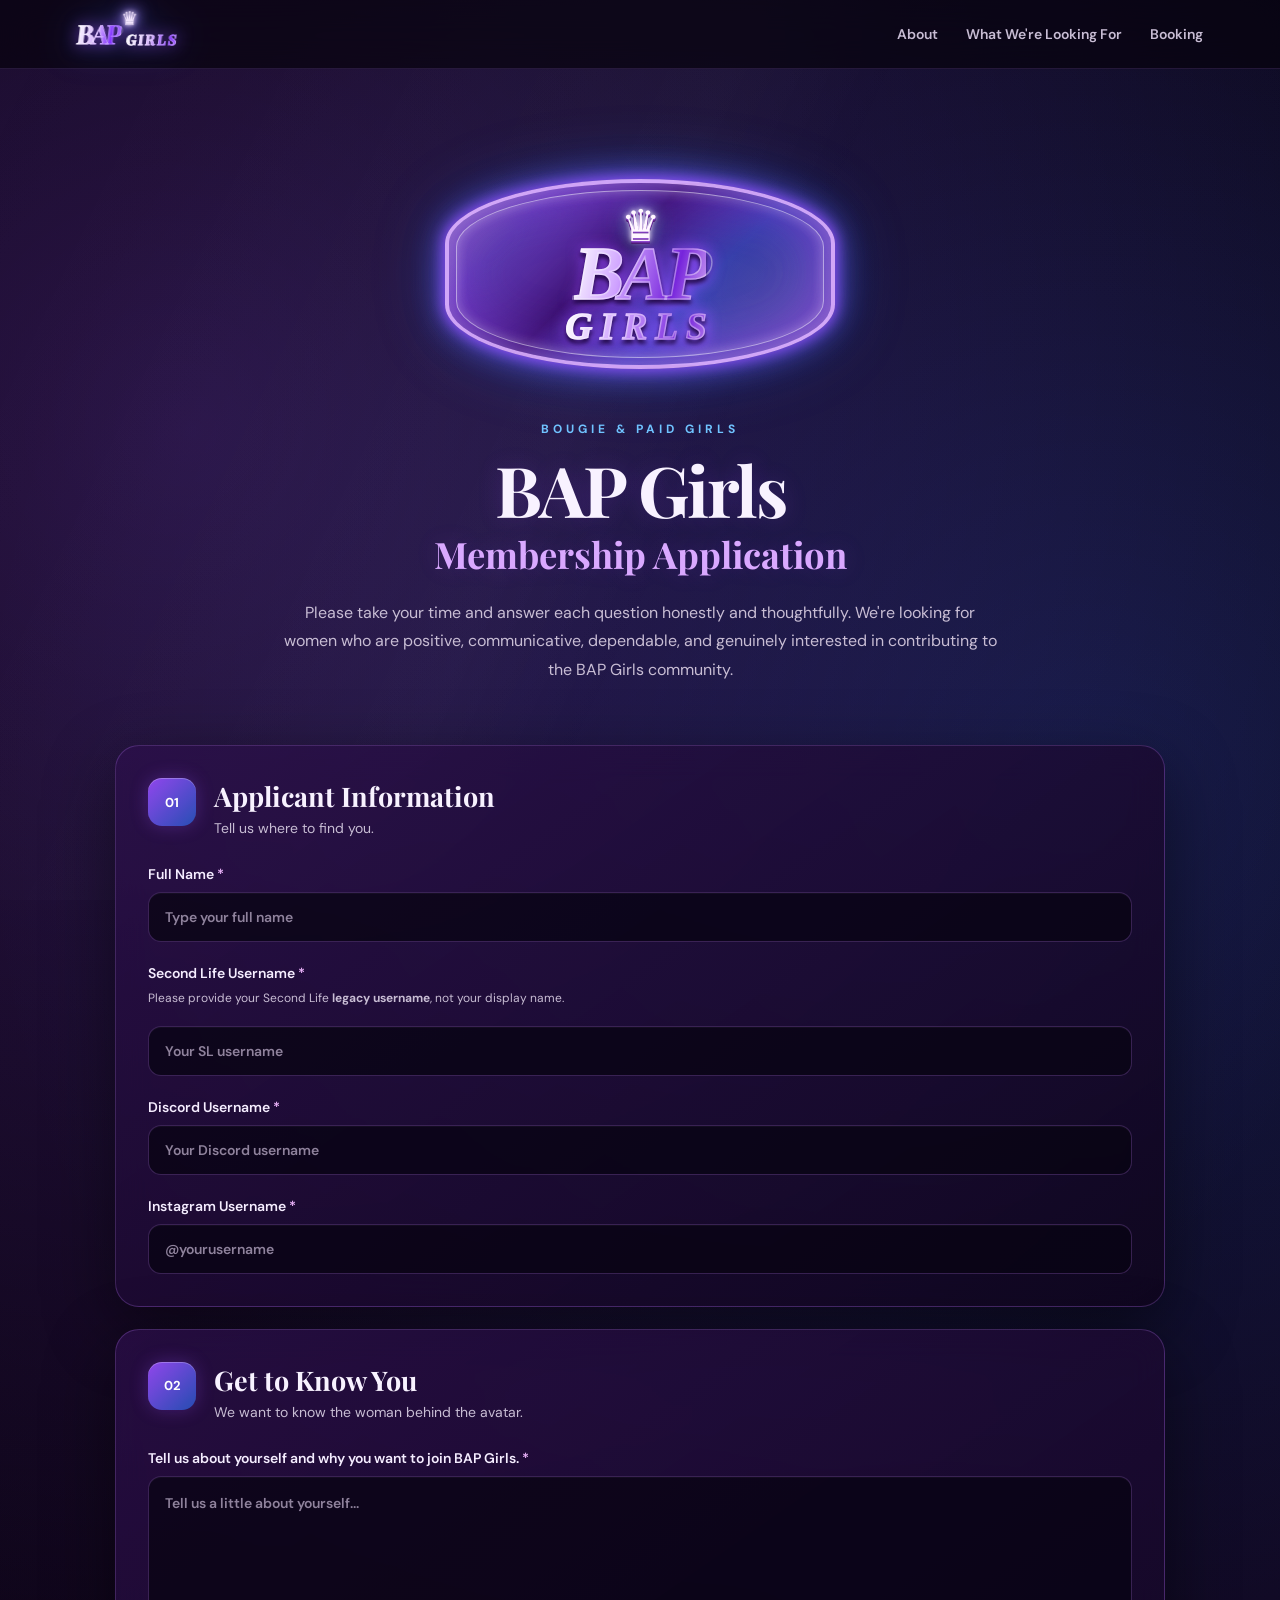
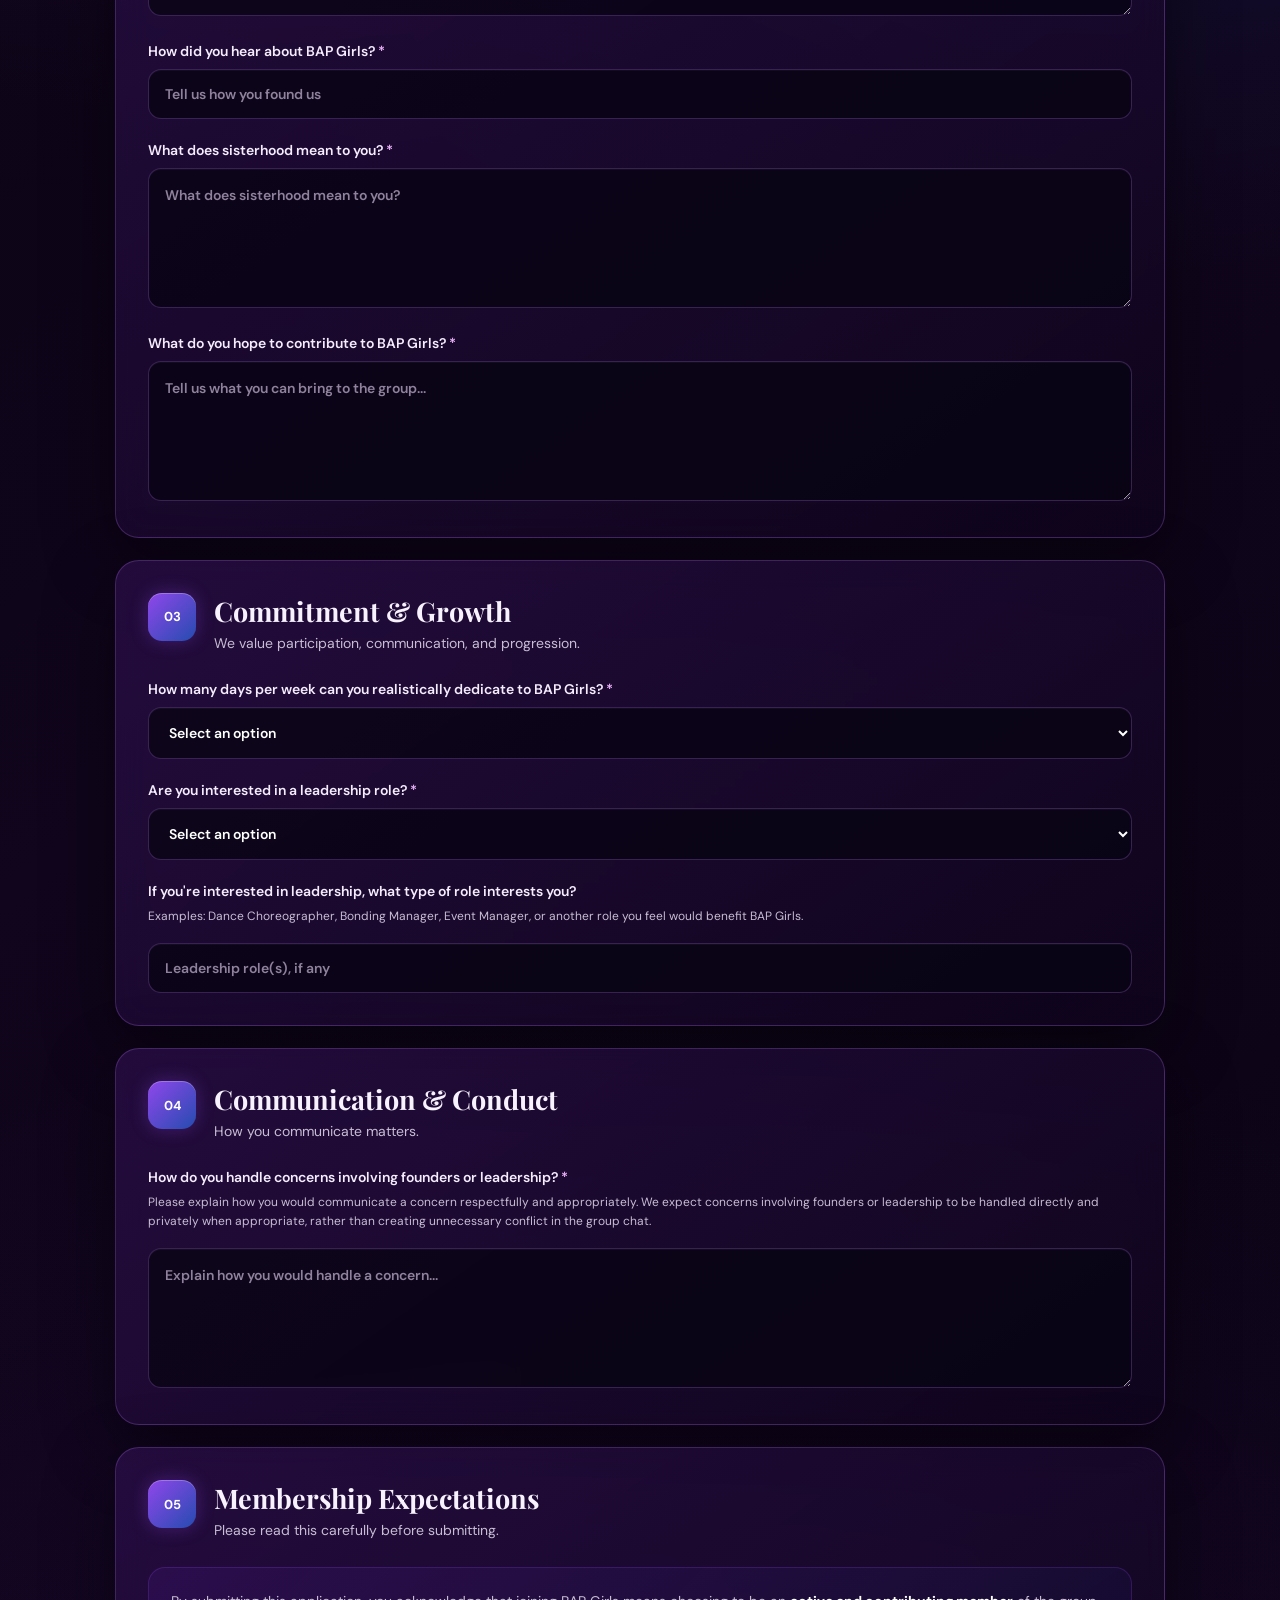
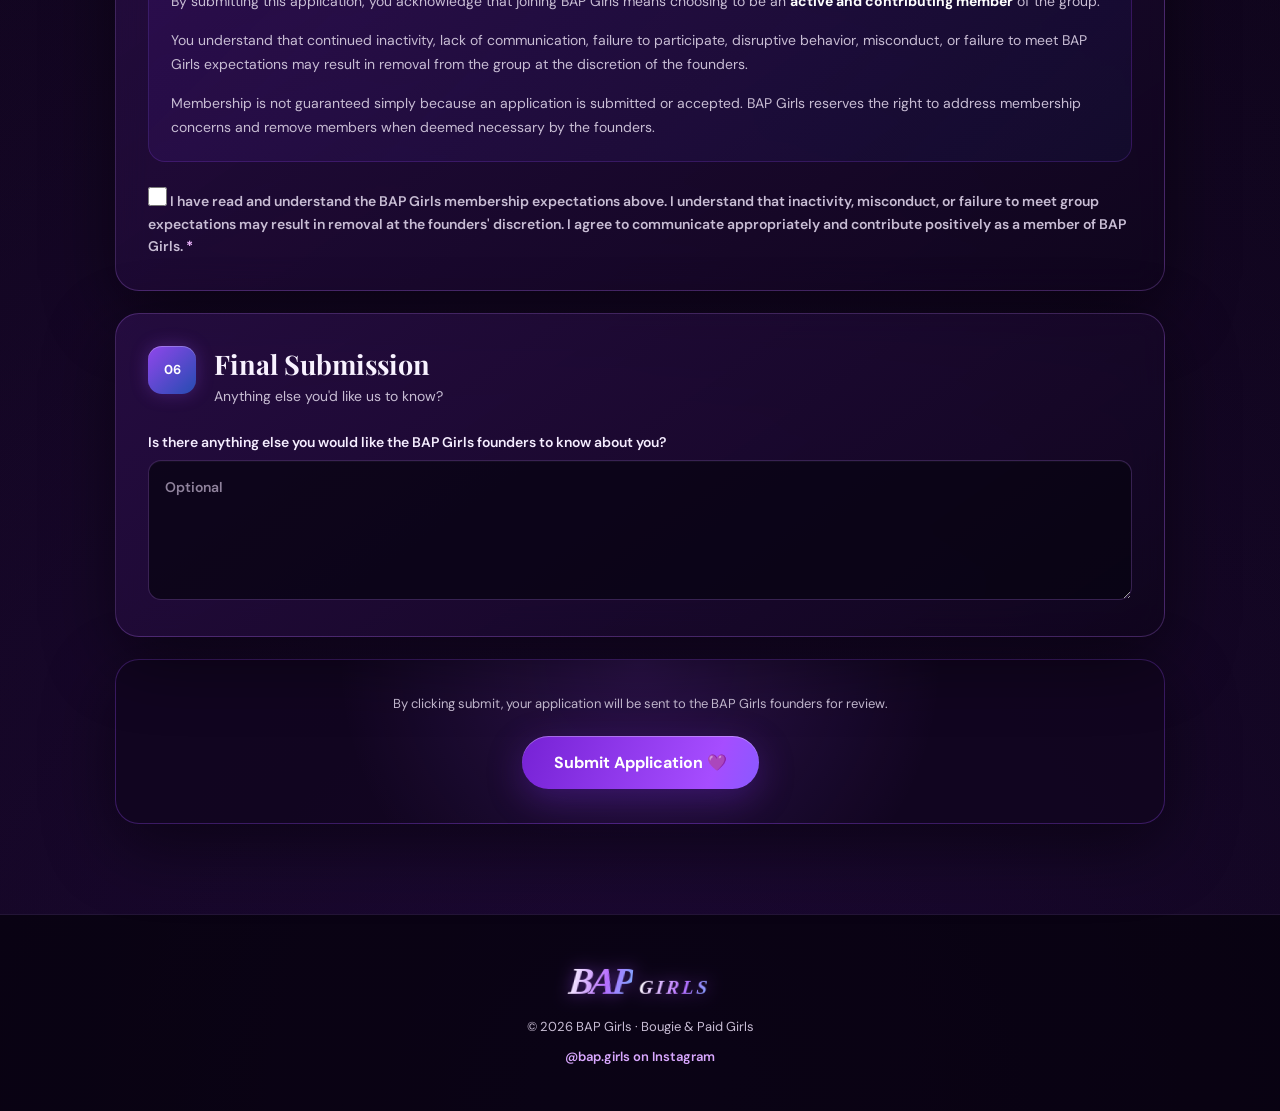
==== commit 4b08be2e: "Update application.html" ====
--- a/application.html
+++ b/application.html
@@ -10,72 +10,1422 @@
   <link rel="preconnect" href="https://fonts.gstatic.com" crossorigin>
   <link href="https://fonts.googleapis.com/css2?family=DM+Sans:wght@400;500;600;700&family=Playfair+Display:wght@600;700&display=swap" rel="stylesheet">
 
-  <link rel="stylesheet" href="styles.css">
+  <style>
+
+    /* =========================================================
+       BAP GIRLS APPLICATION PAGE
+       COMPLETE PAGE + LOGO CSS
+       ========================================================= */
+
+    :root {
+      --bg: #090513;
+      --bg2: #120621;
+      --panel: rgba(28, 10, 49, .76);
+
+      --purple: #9d4dff;
+      --purple2: #d9a8ff;
+      --purple3: #6d20c9;
+
+      --blue: #2778ff;
+      --blue2: #71c4ff;
+      --cyan: #9be7ff;
+
+      --pink: #f0b7ff;
+
+      --text: #f8f2ff;
+      --muted: #c8bdd4;
+      --line: rgba(190, 126, 255, .25);
+
+      --shadow: 0 22px 70px rgba(0,0,0,.48);
+    }
+
+
+    * {
+      box-sizing: border-box;
+    }
+
+
+    html {
+      scroll-behavior: smooth;
+    }
+
+
+    body {
+      margin: 0;
+      min-height: 100vh;
+
+      color: var(--text);
+
+      font-family: "DM Sans", Arial, sans-serif;
+
+      background:
+        radial-gradient(circle at 15% 10%, rgba(157,77,255,.22), transparent 32%),
+        radial-gradient(circle at 85% 18%, rgba(39,120,255,.18), transparent 30%),
+        radial-gradient(circle at 50% 100%, rgba(109,32,201,.18), transparent 40%),
+        linear-gradient(145deg, #07030e, #10051c 48%, #08030f);
+
+      overflow-x: hidden;
+    }
+
+
+    body::before {
+      content: "";
+      position: fixed;
+      inset: 0;
+
+      pointer-events: none;
+
+      background:
+        linear-gradient(
+          115deg,
+          transparent 0%,
+          rgba(255,255,255,.025) 45%,
+          transparent 55%
+        );
+
+      z-index: -1;
+    }
+
+
+    a {
+      color: inherit;
+      text-decoration: none;
+    }
+
+
+    button,
+    input,
+    select,
+    textarea {
+      font: inherit;
+    }
+
+
+    /* =========================================================
+       HEADER
+       ========================================================= */
+
+    .site-header {
+      width: 100%;
+
+      display: flex;
+      align-items: center;
+      justify-content: space-between;
+
+      gap: 24px;
+
+      padding: 22px 6vw;
+
+      border-bottom: 1px solid rgba(190,126,255,.15);
+
+      background: rgba(7,3,14,.72);
+
+      backdrop-filter: blur(18px);
+      -webkit-backdrop-filter: blur(18px);
+
+      position: relative;
+      z-index: 20;
+    }
+
+
+    .application-header-logo {
+      display: flex;
+      align-items: center;
+
+      min-width: 150px;
+    }
+
+
+    .application-logo-mini {
+      position: relative;
+
+      display: flex;
+      align-items: center;
+      justify-content: center;
+
+      gap: 6px;
+
+      transform: skewX(-7deg);
+
+      filter:
+        drop-shadow(0 0 8px rgba(157,77,255,.65))
+        drop-shadow(0 0 18px rgba(39,120,255,.35));
+    }
+
+
+    .application-crown-mini {
+      position: absolute;
+
+      top: -16px;
+      left: 50%;
+
+      transform: translateX(-50%) skewX(7deg);
+
+      color: #f5e7ff;
+
+      font-size: 19px;
+
+      text-shadow:
+        0 0 4px #fff,
+        0 0 8px #c98cff,
+        0 0 15px #6fbfff;
+    }
+
+
+    .application-bap-mini,
+    .application-girls-mini {
+      font-family: "Playfair Display", Georgia, serif;
+
+      font-weight: 700;
+
+      line-height: .85;
+
+      background:
+        linear-gradient(
+          100deg,
+          #ffffff 0%,
+          #d8b5ff 18%,
+          #7f2cff 34%,
+          #f7dfff 48%,
+          #55bfff 62%,
+          #a64cff 78%,
+          #ffffff 100%
+        );
+
+      background-size: 250% 100%;
+
+      -webkit-background-clip: text;
+      background-clip: text;
+
+      color: transparent;
+
+      animation: holographicShine 4s linear infinite;
+
+      -webkit-text-stroke: 1px rgba(255,255,255,.3);
+    }
+
+
+    .application-bap-mini {
+      font-size: 26px;
+      letter-spacing: -2px;
+    }
+
+
+    .application-girls-mini {
+      font-size: 14px;
+      letter-spacing: 2px;
+      margin-top: 12px;
+    }
+
+
+    .nav {
+      display: flex;
+      align-items: center;
+      justify-content: flex-end;
+
+      gap: 28px;
+    }
+
+
+    .nav a {
+      color: var(--muted);
+
+      font-size: 14px;
+      font-weight: 600;
+
+      transition:
+        color .2s ease,
+        text-shadow .2s ease;
+    }
+
+
+    .nav a:hover {
+      color: #fff;
+
+      text-shadow:
+        0 0 10px rgba(157,77,255,.8);
+    }
+
+
+    /* =========================================================
+       APPLICATION MAIN
+       ========================================================= */
+
+    .application-main {
+      width: min(1050px, calc(100% - 32px));
+
+      margin: 0 auto;
+
+      padding: 70px 0 90px;
+    }
+
+
+    /* =========================================================
+       HERO
+       ========================================================= */
+
+    .application-hero {
+      text-align: center;
+
+      padding: 10px 0 60px;
+    }
+
+
+    .application-logo-wrap {
+      width: 100%;
+
+      height: 250px;
+
+      display: flex;
+      align-items: center;
+      justify-content: center;
+
+      perspective: 1200px;
+
+      margin-bottom: 18px;
+    }
+
+
+    /*
+      THE LOGO IS A TRUE 3D COIN.
+
+      It rotates around the Y axis:
+      FRONT → SIDE → BACK → SIDE → FRONT
+    */
+
+    .application-logo-coin {
+      position: relative;
+
+      width: 390px;
+      height: 190px;
+
+      transform-style: preserve-3d;
+
+      animation: applicationLogo3DSpin 9s ease-in-out infinite;
+
+      filter:
+        drop-shadow(0 0 8px rgba(157,77,255,.75))
+        drop-shadow(0 0 28px rgba(39,120,255,.35));
+    }
+
+
+    .application-logo-face {
+      position: absolute;
+
+      inset: 0;
+
+      display: flex;
+      flex-direction: column;
+      align-items: center;
+      justify-content: center;
+
+      border-radius: 50% / 34%;
+
+      overflow: hidden;
+
+      backface-visibility: hidden;
+      -webkit-backface-visibility: hidden;
+
+      border: 4px solid rgba(221,178,255,.9);
+
+      background:
+        linear-gradient(
+          135deg,
+          rgba(255,255,255,.34),
+          rgba(157,77,255,.28) 20%,
+          rgba(55,14,104,.9) 42%,
+          rgba(45,102,255,.28) 63%,
+          rgba(220,160,255,.34)
+        );
+
+      box-shadow:
+        inset 0 0 20px rgba(255,255,255,.25),
+        inset 0 0 55px rgba(111,51,196,.7),
+        0 0 14px rgba(157,77,255,.8),
+        0 0 35px rgba(39,120,255,.4);
+    }
+
+
+    .application-logo-face::before {
+      content: "";
+
+      position: absolute;
+      inset: -40%;
+
+      background:
+        linear-gradient(
+          115deg,
+          transparent 35%,
+          rgba(255,255,255,.75) 45%,
+          rgba(155,231,255,.55) 49%,
+          transparent 57%
+        );
+
+      transform: translateX(-80%);
+
+      animation: logoReflection 3.4s ease-in-out infinite;
+
+      pointer-events: none;
+    }
+
+
+    .application-logo-face::after {
+      content: "";
+
+      position: absolute;
+      inset: 7px;
+
+      border-radius: 50% / 34%;
+
+      border: 1px solid rgba(255,255,255,.5);
+
+      box-shadow:
+        inset 0 0 12px rgba(255,255,255,.22);
+
+      pointer-events: none;
+    }
+
+
+    .application-logo-front {
+      transform: rotateY(0deg) translateZ(16px);
+    }
+
+
+    .application-logo-back {
+      transform: rotateY(180deg) translateZ(16px);
+    }
+
+
+    .application-crown {
+      position: relative;
+
+      z-index: 3;
+
+      margin-bottom: -7px;
+
+      color: #fff7ff;
+
+      font-family: Georgia, serif;
+
+      font-size: 44px;
+
+      line-height: 1;
+
+      text-shadow:
+        0 1px 0 #8b48c9,
+        0 2px 0 #6a2a9c,
+        0 3px 0 #4b1b70,
+        0 0 5px #ffffff,
+        0 0 13px #d6a0ff,
+        0 0 24px #4eafff;
+
+      filter:
+        drop-shadow(0 5px 4px rgba(0,0,0,.45));
+    }
+
+
+    .application-bap,
+    .application-girls {
+      position: relative;
+
+      z-index: 3;
+
+      font-family: "Playfair Display", Georgia, serif;
+
+      font-weight: 700;
+
+      font-style: italic;
+
+      text-align: center;
+
+      line-height: .82;
+
+      background:
+        linear-gradient(
+          105deg,
+          #ffffff 0%,
+          #cfa2ff 13%,
+          #7624db 27%,
+          #f5d8ff 40%,
+          #6ecbff 53%,
+          #7929df 68%,
+          #e6b9ff 82%,
+          #ffffff 100%
+        );
+
+      background-size: 300% 100%;
+
+      -webkit-background-clip: text;
+      background-clip: text;
+
+      color: transparent;
+
+      -webkit-text-stroke: 1.5px rgba(255,255,255,.38);
+
+      animation: holographicShine 3.2s linear infinite;
+
+      filter:
+        drop-shadow(0 4px 2px rgba(20,0,45,.8))
+        drop-shadow(0 0 7px rgba(157,77,255,.7));
+    }
+
+
+    .application-bap {
+      font-size: 76px;
+
+      letter-spacing: -5px;
+    }
+
+
+    .application-girls {
+      margin-top: 8px;
+
+      font-size: 37px;
+
+      letter-spacing: 8px;
+    }
+
+
+    @keyframes applicationLogo3DSpin {
+
+      0% {
+        transform: rotateY(0deg);
+      }
+
+      16% {
+        transform: rotateY(0deg);
+      }
+
+      29% {
+        transform: rotateY(90deg);
+      }
+
+      42% {
+        transform: rotateY(180deg);
+      }
+
+      58% {
+        transform: rotateY(180deg);
+      }
+
+      71% {
+        transform: rotateY(270deg);
+      }
+
+      84% {
+        transform: rotateY(360deg);
+      }
+
+      100% {
+        transform: rotateY(360deg);
+      }
+
+    }
+
+
+    @keyframes holographicShine {
+
+      0% {
+        background-position: 0% 50%;
+      }
+
+      50% {
+        background-position: 100% 50%;
+      }
+
+      100% {
+        background-position: 0% 50%;
+      }
+
+    }
+
+
+    @keyframes logoReflection {
+
+      0%,
+      20% {
+        transform: translateX(-90%) rotate(10deg);
+      }
+
+      55% {
+        transform: translateX(90%) rotate(10deg);
+      }
+
+      100% {
+        transform: translateX(90%) rotate(10deg);
+      }
+
+    }
+
+
+    .eyebrow {
+      display: inline-block;
+
+      margin-bottom: 16px;
+
+      color: var(--blue2);
+
+      font-size: 12px;
+      font-weight: 700;
+
+      letter-spacing: 4px;
+
+      text-transform: uppercase;
+    }
+
+
+    .application-hero h1 {
+      margin: 0;
+
+      font-family: "Playfair Display", Georgia, serif;
+
+      font-size: clamp(38px, 6vw, 70px);
+
+      line-height: 1.05;
+
+      letter-spacing: -2px;
+
+      text-shadow:
+        0 0 25px rgba(157,77,255,.2);
+    }
+
+
+    .application-hero h1 span {
+      display: block;
+
+      margin-top: 9px;
+
+      color: var(--purple2);
+
+      font-size: .52em;
+
+      letter-spacing: 0;
+    }
+
+
+    .application-hero > p {
+      width: min(720px, 100%);
+
+      margin: 25px auto 0;
+
+      color: var(--muted);
+
+      font-size: 16px;
+
+      line-height: 1.8;
+    }
+
+
+    /* =========================================================
+       APPLICATION FORM
+       ========================================================= */
+
+    .application-form {
+      display: grid;
+
+      gap: 22px;
+    }
+
+
+    .form-section {
+      padding: 32px;
+
+      border: 1px solid var(--line);
+
+      border-radius: 24px;
+
+      background:
+        linear-gradient(
+          145deg,
+          rgba(44,15,75,.72),
+          rgba(15,5,28,.82)
+        );
+
+      box-shadow: var(--shadow);
+
+      backdrop-filter: blur(16px);
+      -webkit-backdrop-filter: blur(16px);
+    }
+
+
+    .form-heading {
+      display: flex;
+      align-items: flex-start;
+
+      gap: 18px;
+
+      margin-bottom: 28px;
+    }
+
+
+    .form-heading > span {
+      flex: 0 0 auto;
+
+      width: 48px;
+      height: 48px;
+
+      display: flex;
+      align-items: center;
+      justify-content: center;
+
+      border-radius: 14px;
+
+      color: #fff;
+
+      font-size: 13px;
+      font-weight: 700;
+
+      background:
+        linear-gradient(
+          135deg,
+          rgba(157,77,255,.9),
+          rgba(39,120,255,.6)
+        );
+
+      box-shadow:
+        0 0 18px rgba(157,77,255,.28),
+        inset 0 1px 0 rgba(255,255,255,.25);
+    }
+
+
+    .form-heading h2 {
+      margin: 0 0 5px;
+
+      font-family: "Playfair Display", Georgia, serif;
+
+      font-size: 27px;
+    }
+
+
+    .form-heading p {
+      margin: 0;
+
+      color: var(--muted);
+
+      font-size: 14px;
+    }
+
+
+    .form-section > label {
+      display: block;
+
+      margin-top: 22px;
+
+      color: #f5edff;
+
+      font-size: 14px;
+      font-weight: 600;
+    }
+
+
+    .form-section > label:first-of-type {
+      margin-top: 0;
+    }
+
+
+    label > span {
+      color: var(--pink);
+    }
+
+
+    label small {
+      display: block;
+
+      margin: 7px 0 9px;
+
+      color: var(--muted);
+
+      font-size: 12px;
+      font-weight: 400;
+
+      line-height: 1.55;
+    }
+
+
+    input,
+    select,
+    textarea {
+      width: 100%;
+
+      margin-top: 9px;
+
+      padding: 15px 16px;
+
+      border: 1px solid rgba(190,126,255,.25);
+
+      border-radius: 13px;
+
+      outline: none;
+
+      color: #fff;
+
+      background:
+        rgba(9,5,19,.76);
+
+      box-shadow:
+        inset 0 1px 0 rgba(255,255,255,.03);
+
+      transition:
+        border-color .2s ease,
+        box-shadow .2s ease,
+        background .2s ease;
+    }
+
+
+    input::placeholder,
+    textarea::placeholder {
+      color: #8f829c;
+    }
+
+
+    select {
+      color: #fff;
+
+      appearance: auto;
+    }
+
+
+    textarea {
+      min-height: 140px;
+
+      resize: vertical;
+
+      line-height: 1.6;
+    }
+
+
+    input:focus,
+    select:focus,
+    textarea:focus {
+      border-color: rgba(157,77,255,.8);
+
+      background: rgba(14,6,27,.9);
+
+      box-shadow:
+        0 0 0 3px rgba(157,77,255,.1),
+        0 0 22px rgba(157,77,255,.13);
+    }
+
+
+    /* =========================================================
+       ACKNOWLEDGMENT
+       ========================================================= */
+
+    .acknowledgment {
+      padding: 22px;
+
+      border-radius: 17px;
+
+      border: 1px solid rgba(157,77,255,.2);
+
+      background:
+        linear-gradient(
+          135deg,
+          rgba(109,32,201,.12),
+          rgba(39,120,255,.05)
+        );
+
+      margin-bottom: 22px;
+    }
+
+
+    .acknowledgment p {
+      margin: 0 0 15px;
+
+      color: var(--muted);
+
+      font-size: 14px;
+
+      line-height: 1.7;
+    }
+
+
+    .acknowledgment p:last-child {
+      margin-bottom: 0;
+    }
+
+
+    .acknowledgment strong {
+      color: #fff;
+    }
+
+
+    .checkbox-label {
+      display: flex;
+
+      align-items: flex-start;
+
+      gap: 13px;
+
+      color: var(--muted);
+
+      font-size: 13px;
+
+      line-height: 1.6;
+
+      cursor: pointer;
+    }
+
+
+    .checkbox-label input {
+      width: 19px;
+      height: 19px;
+
+      flex: 0 0 auto;
+
+      margin: 3px 0 0;
+
+      accent-color: var(--purple);
+    }
+
+
+    .checkbox-label span {
+      color: var(--muted);
+    }
+
+
+    .checkbox-label span strong {
+      color: var(--pink);
+    }
+
+
+    /* =========================================================
+       SUBMIT
+       ========================================================= */
+
+    .submit-area {
+      padding: 34px;
+
+      text-align: center;
+
+      border: 1px solid rgba(157,77,255,.3);
+
+      border-radius: 24px;
+
+      background:
+        radial-gradient(
+          circle at 50% 0%,
+          rgba(157,77,255,.18),
+          transparent 55%
+        ),
+        rgba(17,6,31,.8);
+
+      box-shadow: var(--shadow);
+    }
+
+
+    .submit-area p {
+      margin: 0 auto 22px;
+
+      max-width: 600px;
+
+      color: var(--muted);
+
+      font-size: 13px;
+
+      line-height: 1.6;
+    }
+
+
+    .submit-button {
+      border: 0;
+
+      padding: 16px 32px;
+
+      border-radius: 999px;
+
+      color: #fff;
+
+      font-weight: 700;
+
+      cursor: pointer;
+
+      background:
+        linear-gradient(
+          110deg,
+          #7622d5,
+          #a64dff,
+          #347dff,
+          #8b36e7
+        );
+
+      background-size: 250% 100%;
+
+      box-shadow:
+        0 10px 35px rgba(111,40,210,.35),
+        inset 0 1px 0 rgba(255,255,255,.3);
+
+      animation: buttonShimmer 4s ease-in-out infinite;
+
+      transition:
+        transform .2s ease,
+        box-shadow .2s ease;
+    }
+
+
+    .submit-button:hover {
+      transform: translateY(-2px);
+
+      box-shadow:
+        0 15px 42px rgba(111,40,210,.5),
+        inset 0 1px 0 rgba(255,255,255,.4);
+    }
+
+
+    .submit-button:active {
+      transform: translateY(0);
+    }
+
+
+    @keyframes buttonShimmer {
+
+      0% {
+        background-position: 0% 50%;
+      }
+
+      50% {
+        background-position: 100% 50%;
+      }
+
+      100% {
+        background-position: 0% 50%;
+      }
+
+    }
+
+
+    /* =========================================================
+       FOOTER
+       ========================================================= */
+
+    .site-footer {
+      padding: 45px 6vw;
+
+      text-align: center;
+
+      border-top: 1px solid rgba(190,126,255,.15);
+
+      background: rgba(6,2,12,.75);
+    }
+
+
+    .application-footer-logo {
+      display: inline-flex;
+
+      align-items: baseline;
+
+      gap: 8px;
+
+      margin-bottom: 15px;
+
+      transform: skewX(-6deg);
+
+      filter:
+        drop-shadow(0 0 8px rgba(157,77,255,.5));
+    }
+
+
+    .footer-bap-logo .bap-word,
+    .footer-bap-logo .girls-word {
+      font-family: "Playfair Display", Georgia, serif;
+
+      font-weight: 700;
+
+      font-style: italic;
+
+      background:
+        linear-gradient(
+          100deg,
+          #fff,
+          #b66cff,
+          #62c7ff,
+          #d8a5ff,
+          #fff
+        );
+
+      background-size: 250% 100%;
+
+      -webkit-background-clip: text;
+      background-clip: text;
+
+      color: transparent;
+
+      animation: holographicShine 4s linear infinite;
+    }
+
+
+    .footer-bap-logo .bap-word {
+      font-size: 37px;
+
+      letter-spacing: -3px;
+    }
+
+
+    .footer-bap-logo .girls-word {
+      font-size: 19px;
+
+      letter-spacing: 3px;
+    }
+
+
+    .site-footer p {
+      margin: 0 0 10px;
+
+      color: var(--muted);
+
+      font-size: 13px;
+    }
+
+
+    .site-footer > a {
+      color: var(--purple2);
+
+      font-size: 13px;
+      font-weight: 600;
+    }
+
+
+    .site-footer > a:hover {
+      color: #fff;
+    }
+
+
+    /* =========================================================
+       MOBILE
+       ========================================================= */
+
+    @media (max-width: 700px) {
+
+      .site-header {
+        padding: 20px 18px;
+
+        flex-direction: column;
+
+        gap: 22px;
+      }
+
+
+      .application-header-logo {
+        min-width: 0;
+      }
+
+
+      .nav {
+        width: 100%;
+
+        justify-content: center;
+
+        gap: 17px;
+
+        flex-wrap: wrap;
+      }
+
+
+      .nav a {
+        font-size: 12px;
+      }
+
+
+      .application-main {
+        width: min(100% - 22px, 1050px);
+
+        padding-top: 45px;
+      }
+
+
+      .application-logo-wrap {
+        height: 190px;
+
+        margin-bottom: 8px;
+      }
+
+
+      .application-logo-coin {
+        width: 300px;
+        height: 145px;
+      }
+
+
+      .application-bap {
+        font-size: 58px;
+
+        letter-spacing: -4px;
+      }
+
+
+      .application-girls {
+        font-size: 28px;
+
+        letter-spacing: 6px;
+      }
+
+
+      .application-crown {
+        font-size: 34px;
+      }
+
+
+      .application-hero {
+        padding-bottom: 42px;
+      }
+
+
+      .application-hero h1 {
+        font-size: 40px;
+      }
+
+
+      .application-hero h1 span {
+        font-size: .5em;
+      }
+
+
+      .application-hero > p {
+        font-size: 14px;
+
+        line-height: 1.7;
+      }
+
+
+      .eyebrow {
+        font-size: 10px;
+
+        letter-spacing: 3px;
+      }
+
+
+      .form-section {
+        padding: 22px 18px;
+
+        border-radius: 19px;
+      }
+
+
+      .form-heading {
+        gap: 13px;
+      }
+
+
+      .form-heading > span {
+        width: 42px;
+        height: 42px;
+
+        border-radius: 12px;
+      }
+
+
+      .form-heading h2 {
+        font-size: 22px;
+      }
+
+
+      .form-heading p {
+        font-size: 12px;
+      }
+
+
+      .submit-area {
+        padding: 27px 18px;
+      }
+
+
+      .submit-button {
+        width: 100%;
+      }
+
+    }
+
+
+    @media (max-width: 430px) {
+
+      .application-logo-coin {
+        width: 275px;
+        height: 132px;
+      }
+
+
+      .application-bap {
+        font-size: 52px;
+      }
+
+
+      .application-girls {
+        font-size: 25px;
+
+        letter-spacing: 5px;
+      }
+
+
+      .application-crown {
+        font-size: 30px;
+      }
+
+
+      .application-hero h1 {
+        font-size: 35px;
+      }
+
+    }
+
+
+    /* =========================================================
+       REDUCED MOTION
+       ========================================================= */
+
+    @media (prefers-reduced-motion: reduce) {
+
+      .application-logo-coin,
+      .application-bap,
+      .application-girls,
+      .application-bap-mini,
+      .application-girls-mini,
+      .footer-bap-logo .bap-word,
+      .footer-bap-logo .girls-word,
+      .submit-button {
+        animation: none;
+      }
+
+    }
+
+  </style>
 </head>
 
+
 <body>
 
+
+  <!-- =======================================================
+       HEADER
+       ======================================================= -->
+
   <header class="site-header">
 
-    <a class="brand application-header-logo" href="index.html" aria-label="BAP Girls home">
-
-      <div class="application-logo-mini" aria-hidden="true">
+    <a
+      class="brand application-header-logo"
+      href="index.html"
+      aria-label="BAP Girls home">
+
+      <div
+        class="application-logo-mini"
+        aria-hidden="true">
+
         <span class="application-crown-mini">♛</span>
-        <span class="application-bap-mini">BAP</span>
-        <span class="application-girls-mini">GIRLS</span>
+
+        <span class="application-bap-mini">
+          BAP
+        </span>
+
+        <span class="application-girls-mini">
+          GIRLS
+        </span>
+
       </div>
 
     </a>
 
+
     <nav class="nav nav-always">
-      <a href="index.html#about">About</a>
-      <a href="index.html#looking-for">What We're Looking For</a>
-      <a href="index.html#booking">Booking</a>
+
+      <a href="index.html#about">
+        About
+      </a>
+
+      <a href="index.html#looking-for">
+        What We're Looking For
+      </a>
+
+      <a href="index.html#booking">
+        Booking
+      </a>
+
     </nav>
 
   </header>
 
 
+  <!-- =======================================================
+       MAIN APPLICATION
+       ======================================================= -->
+
   <main class="application-main">
 
+
+    <!-- =====================================================
+         APPLICATION HERO
+         ===================================================== -->
+
     <section class="application-hero">
 
-      <div class="application-logo-wrap" aria-label="BAP Girls">
+
+      <!-- 3D HOLOGRAPHIC BAP GIRLS LOGO -->
+
+      <div
+        class="application-logo-wrap"
+        aria-label="BAP Girls">
 
         <div class="application-logo-coin">
 
+
+          <!-- FRONT -->
+
           <div class="application-logo-face application-logo-front">
 
-            <span class="application-crown">♛</span>
-
-            <span class="application-bap">BAP</span>
-
-            <span class="application-girls">GIRLS</span>
+            <span class="application-crown">
+              ♛
+            </span>
+
+            <span class="application-bap">
+              BAP
+            </span>
+
+            <span class="application-girls">
+              GIRLS
+            </span>
 
           </div>
 
 
+          <!-- BACK -->
+
           <div class="application-logo-face application-logo-back">
 
-            <span class="application-crown">♛</span>
-
-            <span class="application-bap">BAP</span>
-
-            <span class="application-girls">GIRLS</span>
+            <span class="application-crown">
+              ♛
+            </span>
+
+            <span class="application-bap">
+              BAP
+            </span>
+
+            <span class="application-girls">
+              GIRLS
+            </span>
 
           </div>
 
+
         </div>
 
       </div>
 
 
-      <span class="eyebrow">BOUGIE &amp; PAID GIRLS</span>
+      <span class="eyebrow">
+        BOUGIE &amp; PAID GIRLS
+      </span>
+
 
       <h1>
-        BAP Girls<br>
-        <span>Membership Application</span>
+
+        BAP Girls
+
+        <br>
+
+        <span>
+          Membership Application
+        </span>
+
       </h1>
+
 
       <p>
         Please take your time and answer each question honestly and thoughtfully.
@@ -83,47 +1433,80 @@
         and genuinely interested in contributing to the BAP Girls community.
       </p>
 
+
     </section>
 
 
-    <form class="application-form"
-          action="https://formsubmit.co/forpicedits1@gmail.com"
-          method="POST">
-
-      <input type="hidden"
-             name="_subject"
-             value="💜 New BAP Girls Membership Application">
-
-      <input type="hidden"
-             name="_template"
-             value="table">
-
-      <input type="hidden"
-             name="_captcha"
-             value="false">
-
-      <input type="hidden"
-             name="_next"
-             value="https://bapgirls.onrender.com/thank-you.html">
-
-      <input type="hidden"
-             name="_autoresponse"
-             value="Thank you for applying to BAP Girls. Your application has been received and will be reviewed by the founders. We appreciate your interest in becoming part of BAP Girls.">
-
+    <!-- =====================================================
+         FORM
+         ===================================================== -->
+
+    <form
+      class="application-form"
+      action="https://formsubmit.co/forpicedits1@gmail.com"
+      method="POST">
+
+
+      <input
+        type="hidden"
+        name="_subject"
+        value="💜 New BAP Girls Membership Application">
+
+
+      <input
+        type="hidden"
+        name="_template"
+        value="table">
+
+
+      <input
+        type="hidden"
+        name="_captcha"
+        value="false">
+
+
+      <input
+        type="hidden"
+        name="_next"
+        value="https://bapgirls.onrender.com/thank-you.html">
+
+
+      <input
+        type="hidden"
+        name="_autoresponse"
+        value="Thank you for applying to BAP Girls. Your application has been received and will be reviewed by the founders. We appreciate your interest in becoming part of BAP Girls.">
+
+
+      <!-- ===================================================
+           01 APPLICANT INFORMATION
+           =================================================== -->
 
       <section class="form-section">
 
+
         <div class="form-heading">
-          <span>01</span>
+
+          <span>
+            01
+          </span>
 
           <div>
-            <h2>Applicant Information</h2>
-            <p>Tell us where to find you.</p>
+
+            <h2>
+              Applicant Information
+            </h2>
+
+            <p>
+              Tell us where to find you.
+            </p>
+
           </div>
+
         </div>
 
 
         <label>
+
           Full Name <span>*</span>
 
           <input
@@ -131,14 +1514,17 @@
             name="Full Name"
             required
             placeholder="Type your full name">
+
         </label>
 
 
         <label>
+
           Second Life Username <span>*</span>
 
           <small>
-            Please provide your Second Life <strong>legacy username</strong>,
+            Please provide your Second Life
+            <strong>legacy username</strong>,
             not your display name.
           </small>
 
@@ -147,10 +1533,12 @@
             name="Second Life Username (Legacy)"
             required
             placeholder="Your SL username">
+
         </label>
 
 
         <label>
+
           Discord Username <span>*</span>
 
           <input
@@ -158,10 +1546,12 @@
             name="Discord Username"
             required
             placeholder="Your Discord username">
+
         </label>
 
 
         <label>
+
           Instagram Username <span>*</span>
 
           <input
@@ -169,95 +1559,172 @@
             name="Instagram Username"
             required
             placeholder="@yourusername">
+
         </label>
 
+
       </section>
 
 
+      <!-- ===================================================
+           02 GET TO KNOW YOU
+           =================================================== -->
+
       <section class="form-section">
 
+
         <div class="form-heading">
-          <span>02</span>
+
+          <span>
+            02
+          </span>
 
           <div>
-            <h2>Get to Know You</h2>
-            <p>We want to know the woman behind the avatar.</p>
+
+            <h2>
+              Get to Know You
+            </h2>
+
+            <p>
+              We want to know the woman behind the avatar.
+            </p>
+
           </div>
+
         </div>
 
 
         <label>
-          Tell us about yourself and why you want to join BAP Girls. <span>*</span>
+
+          Tell us about yourself and why you want to join BAP Girls.
+          <span>*</span>
 
           <textarea
             name="About You & Why You Want to Join"
             required
             placeholder="Tell us a little about yourself..."></textarea>
+
         </label>
 
 
         <label>
-          How did you hear about BAP Girls? <span>*</span>
+
+          How did you hear about BAP Girls?
+          <span>*</span>
 
           <input
             type="text"
             name="How You Heard About Us"
             required
             placeholder="Tell us how you found us">
+
         </label>
 
 
         <label>
-          What does sisterhood mean to you? <span>*</span>
+
+          What does sisterhood mean to you?
+          <span>*</span>
 
           <textarea
             name="What Sisterhood Means"
             required
             placeholder="What does sisterhood mean to you?"></textarea>
+
         </label>
 
 
         <label>
-          What do you hope to contribute to BAP Girls? <span>*</span>
+
+          What do you hope to contribute to BAP Girls?
+          <span>*</span>
 
           <textarea
             name="What You Hope to Contribute"
             required
             placeholder="Tell us what you can bring to the group..."></textarea>
+
         </label>
 
+
       </section>
 
 
+      <!-- ===================================================
+           03 COMMITMENT & GROWTH
+           =================================================== -->
+
       <section class="form-section">
 
+
         <div class="form-heading">
-          <span>03</span>
+
+          <span>
+            03
+          </span>
 
           <div>
-            <h2>Commitment &amp; Growth</h2>
-            <p>We value participation, communication, and progression.</p>
+
+            <h2>
+              Commitment &amp; Growth
+            </h2>
+
+            <p>
+              We value participation, communication, and progression.
+            </p>
+
           </div>
+
         </div>
 
 
         <label>
-          How many days per week can you realistically dedicate to BAP Girls? <span>*</span>
-
-          <select name="Realistic Days Per Week" required>
-
-            <option value="" selected disabled>
+
+          How many days per week can you realistically dedicate to BAP Girls?
+          <span>*</span>
+
+          <select
+            name="Realistic Days Per Week"
+            required>
+
+            <option
+              value=""
+              selected
+              disabled>
               Select an option
             </option>
 
-            <option>1 day</option>
-            <option>2 days</option>
-            <option>3 days</option>
-            <option>4 days</option>
-            <option>5 days</option>
-            <option>6 days</option>
-            <option>7 days</option>
-            <option>My availability varies</option>
+            <option>
+              1 day
+            </option>
+
+            <option>
+              2 days
+            </option>
+
+            <option>
+              3 days
+            </option>
+
+            <option>
+              4 days
+            </option>
+
+            <option>
+              5 days
+            </option>
+
+            <option>
+              6 days
+            </option>
+
+            <option>
+              7 days
+            </option>
+
+            <option>
+              My availability varies
+            </option>
 
           </select>
 
@@ -265,17 +1732,32 @@
 
 
         <label>
-          Are you interested in a leadership role? <span>*</span>
-
-          <select name="Leadership Interest" required>
-
-            <option value="" selected disabled>
+
+          Are you interested in a leadership role?
+          <span>*</span>
+
+          <select
+            name="Leadership Interest"
+            required>
+
+            <option
+              value=""
+              selected
+              disabled>
               Select an option
             </option>
 
-            <option>Yes</option>
-            <option>Possibly in the future</option>
-            <option>No, I prefer membership</option>
+            <option>
+              Yes
+            </option>
+
+            <option>
+              Possibly in the future
+            </option>
+
+            <option>
+              No, I prefer membership
+            </option>
 
           </select>
 
@@ -283,72 +1765,116 @@
 
 
         <label>
-          If you're interested in leadership, what type of role interests you?
+
+          If you're interested in leadership,
+          what type of role interests you?
 
           <small>
-            Examples: Dance Choreographer, Bonding Manager, Event Manager,
-            or another role you feel would benefit BAP Girls.
+            Examples: Dance Choreographer, Bonding Manager,
+            Event Manager, or another role you feel would
+            benefit BAP Girls.
           </small>
 
           <input
             type="text"
             name="Leadership Role Interest"
             placeholder="Leadership role(s), if any">
+
         </label>
 
+
       </section>
 
 
+      <!-- ===================================================
+           04 COMMUNICATION & CONDUCT
+           =================================================== -->
+
       <section class="form-section">
 
+
         <div class="form-heading">
-          <span>04</span>
+
+          <span>
+            04
+          </span>
 
           <div>
-            <h2>Communication &amp; Conduct</h2>
-            <p>How you communicate matters.</p>
+
+            <h2>
+              Communication &amp; Conduct
+            </h2>
+
+            <p>
+              How you communicate matters.
+            </p>
+
           </div>
+
         </div>
 
 
         <label>
-          How do you handle concerns involving founders or leadership? <span>*</span>
+
+          How do you handle concerns involving founders or leadership?
+          <span>*</span>
 
           <small>
             Please explain how you would communicate a concern respectfully
-            and appropriately. We expect concerns involving founders or leadership
-            to be handled directly and privately when appropriate, rather than
-            creating unnecessary conflict in the group chat.
+            and appropriately. We expect concerns involving founders or
+            leadership to be handled directly and privately when appropriate,
+            rather than creating unnecessary conflict in the group chat.
           </small>
 
           <textarea
             name="Communication With Founders"
             required
             placeholder="Explain how you would handle a concern..."></textarea>
+
         </label>
 
+
       </section>
 
 
+      <!-- ===================================================
+           05 MEMBERSHIP EXPECTATIONS
+           =================================================== -->
+
       <section class="form-section acknowledgment-section">
 
+
         <div class="form-heading">
-          <span>05</span>
+
+          <span>
+            05
+          </span>
 
           <div>
-            <h2>Membership Expectations</h2>
-            <p>Please read this carefully before submitting.</p>
+
+            <h2>
+              Membership Expectations
+            </h2>
+
+            <p>
+              Please read this carefully before submitting.
+            </p>
+
           </div>
+
         </div>
 
 
         <div class="acknowledgment">
+
 
           <p>
             By submitting this application, you acknowledge that joining BAP Girls
-            means choosing to be an <strong>active and contributing member</strong>
+            means choosing to be an
+            <strong>active and contributing member</strong>
             of the group.
           </p>
+
 
           <p>
             You understand that continued inactivity, lack of communication,
@@ -357,16 +1883,19 @@
             at the discretion of the founders.
           </p>
 
+
           <p>
             Membership is not guaranteed simply because an application is submitted
             or accepted. BAP Girls reserves the right to address membership concerns
             and remove members when deemed necessary by the founders.
           </p>
 
+
         </div>
 
 
         <label class="checkbox-label">
+
 
           <input
             type="checkbox"
@@ -374,75 +1903,120 @@
             value="Yes — acknowledged and agreed"
             required>
 
+
           <span>
             I have read and understand the BAP Girls membership expectations above.
             I understand that inactivity, misconduct, or failure to meet group
             expectations may result in removal at the founders' discretion.
             I agree to communicate appropriately and contribute positively as a
-            member of BAP Girls. <strong>*</strong>
+            member of BAP Girls.
+            <strong>*</strong>
           </span>
 
+
         </label>
 
+
       </section>
 
 
+      <!-- ===================================================
+           06 FINAL SUBMISSION
+           =================================================== -->
+
       <section class="form-section">
 
+
         <div class="form-heading">
-          <span>06</span>
+
+          <span>
+            06
+          </span>
 
           <div>
-            <h2>Final Submission</h2>
-            <p>Anything else you'd like us to know?</p>
+
+            <h2>
+              Final Submission
+            </h2>
+
+            <p>
+              Anything else you'd like us to know?
+            </p>
+
           </div>
+
         </div>
 
 
         <label>
-          Is there anything else you would like the BAP Girls founders to know about you?
+
+          Is there anything else you would like the BAP Girls founders
+          to know about you?
 
           <textarea
             name="Anything Else"
             placeholder="Optional"></textarea>
+
         </label>
 
+
       </section>
 
 
+      <!-- ===================================================
+           SUBMIT
+           =================================================== -->
+
       <div class="submit-area">
+
 
         <p>
           By clicking submit, your application will be sent to the
           BAP Girls founders for review.
         </p>
 
+
         <button
           class="button button-primary submit-button"
           type="submit">
+
           Submit Application 💜
+
         </button>
 
+
       </div>
 
+
     </form>
 
+
   </main>
 
 
+  <!-- =======================================================
+       FOOTER
+       ======================================================= -->
+
   <footer class="site-footer">
 
+
     <div class="footer-bap-logo application-footer-logo">
 
-      <span class="bap-word">BAP</span>
-
-      <span class="girls-word">GIRLS</span>
+      <span class="bap-word">
+        BAP
+      </span>
+
+      <span class="girls-word">
+        GIRLS
+      </span>
 
     </div>
 
 
     <p>
-      © <span id="year"></span>
+      ©
+      <span id="year"></span>
       BAP Girls · Bougie &amp; Paid Girls
     </p>
 
@@ -451,16 +2025,26 @@
       href="https://www.instagram.com/bap.girls/"
       target="_blank"
       rel="noopener">
+
       @bap.girls on Instagram
+
     </a>
 
+
   </footer>
 
 
+  <!-- =======================================================
+       YEAR
+       ======================================================= -->
+
   <script>
-    document.getElementById('year').textContent =
+
+    document.getElementById("year").textContent =
       new Date().getFullYear();
+
   </script>
+
 
 </body>
 </html>
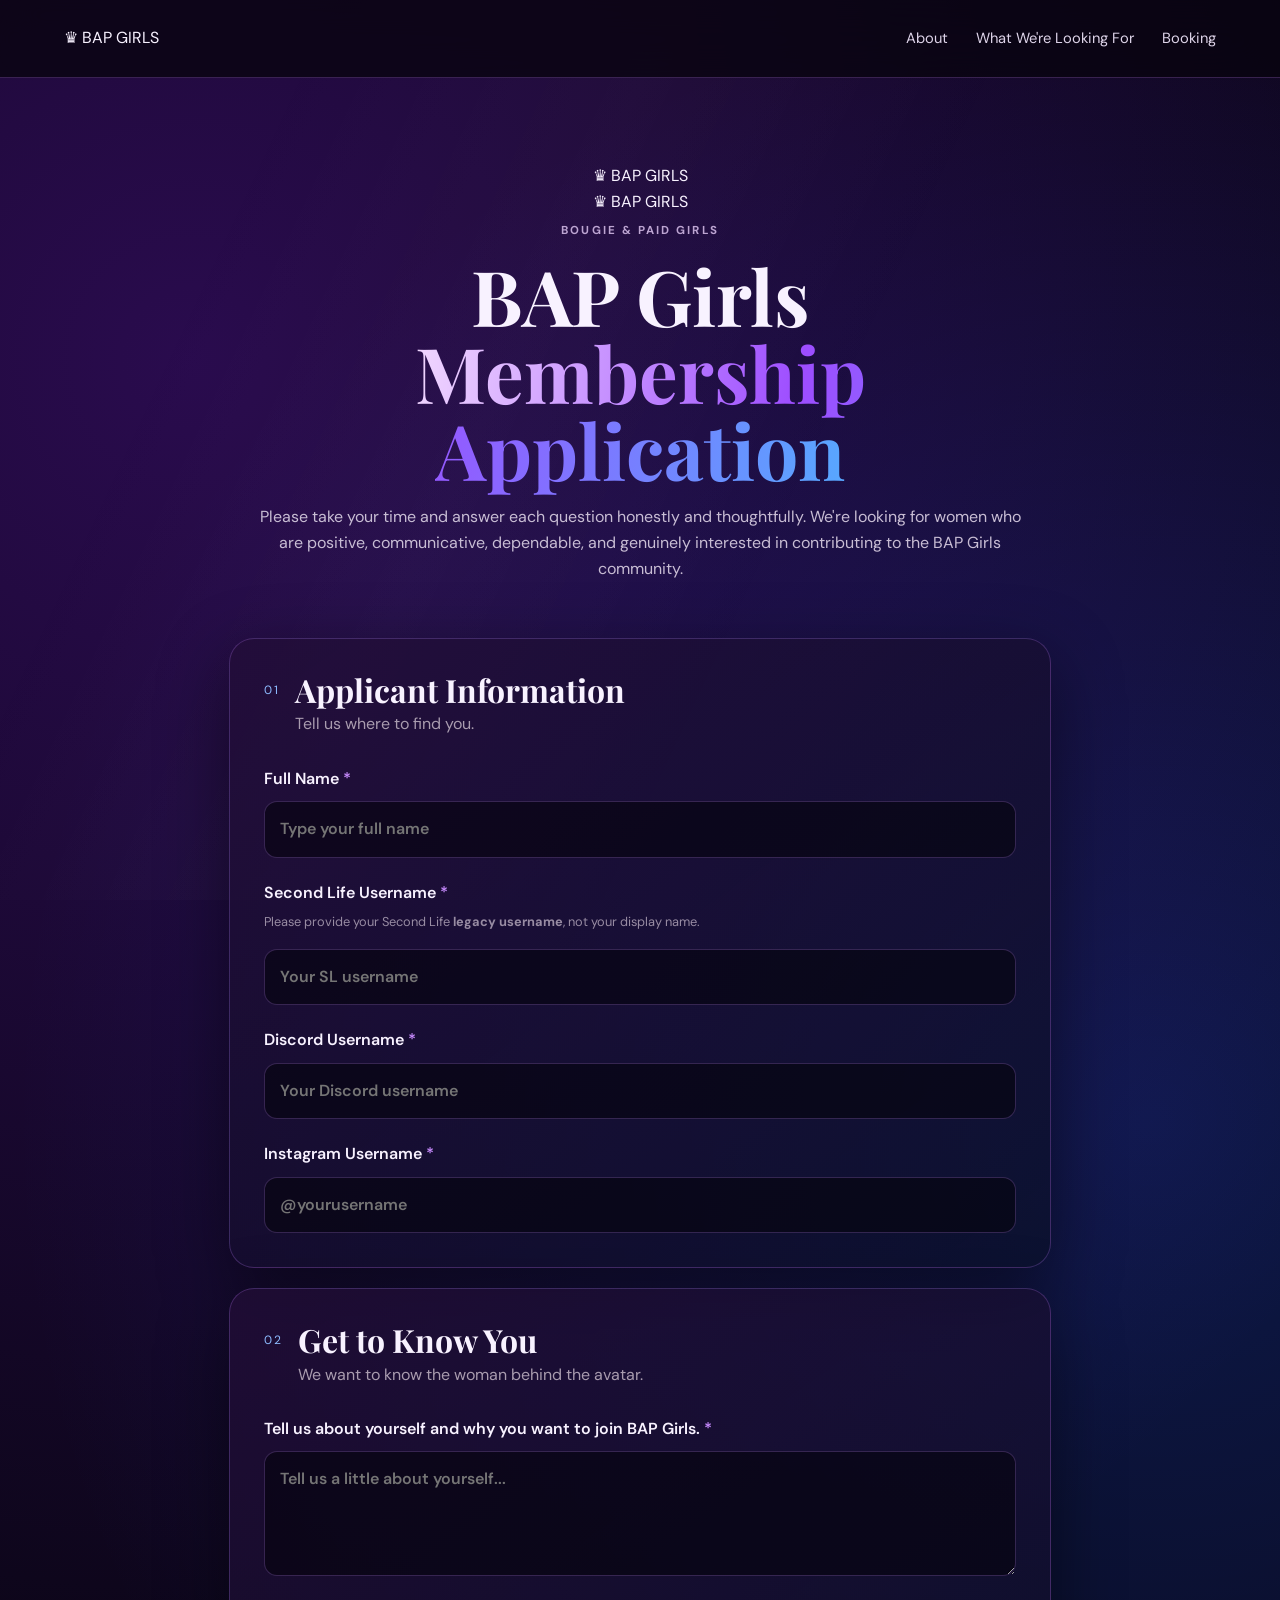
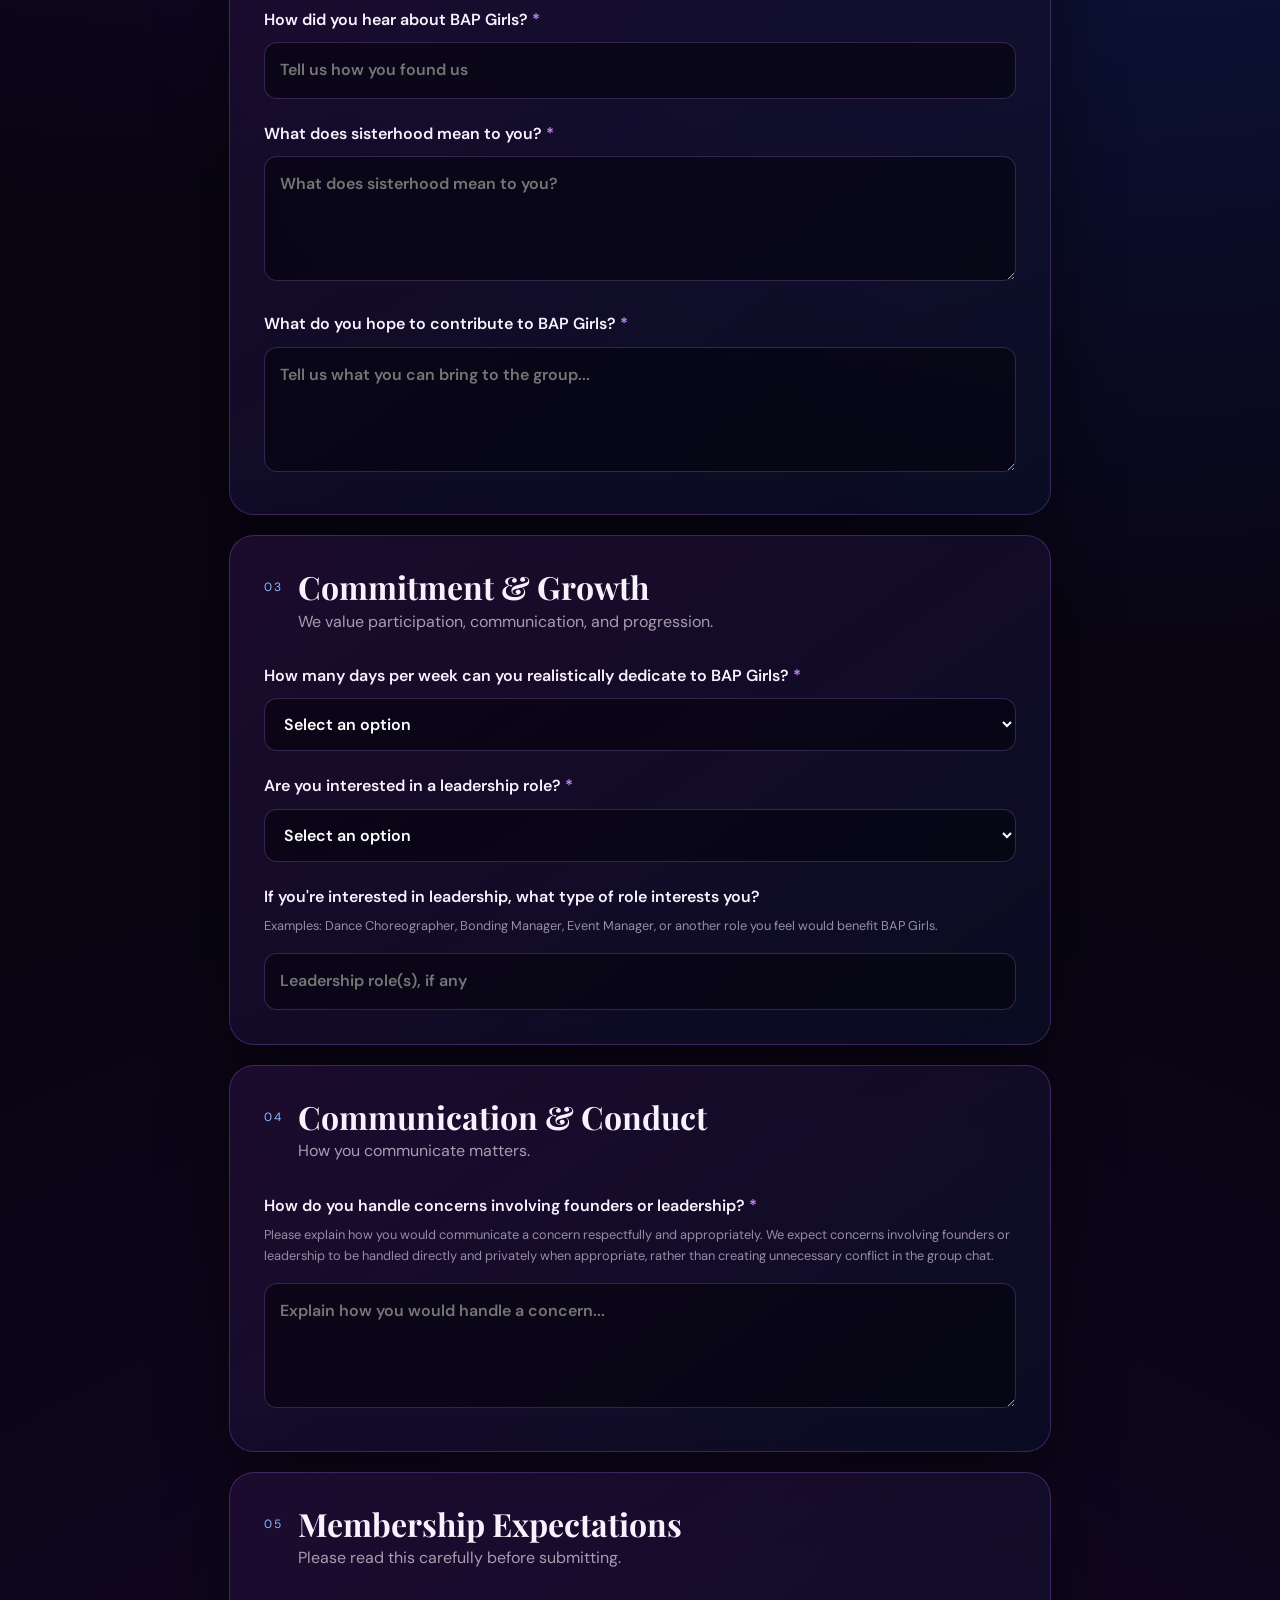
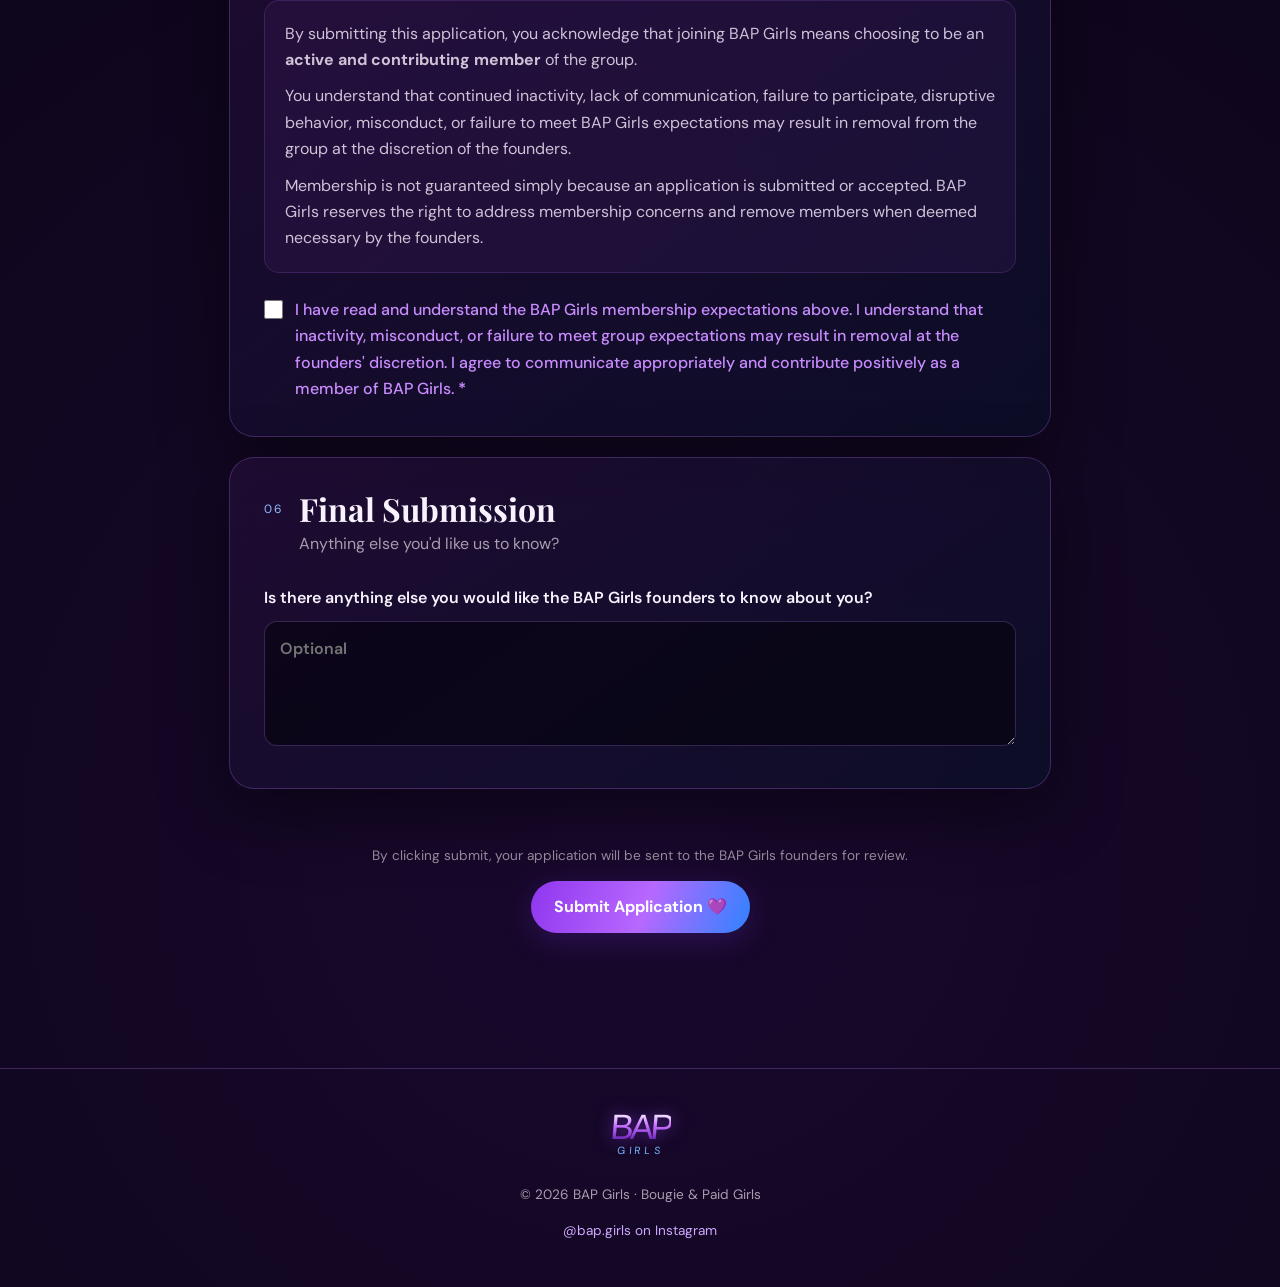
==== commit 32b1ed75: "Update application.html" ====
--- a/application.html
+++ b/application.html
@@ -1,4 +1,4 @@
-<!DOCTYPE html>
+ <!DOCTYPE html>
 <html lang="en">
 <head>
   <meta charset="UTF-8">
@@ -10,936 +10,141 @@
   <link rel="preconnect" href="https://fonts.gstatic.com" crossorigin>
   <link href="https://fonts.googleapis.com/css2?family=DM+Sans:wght@400;500;600;700&family=Playfair+Display:wght@600;700&display=swap" rel="stylesheet">
 
+  <link rel="stylesheet" href="styles.css">
+
   <style>
-
-    /* =========================================================
-       BAP GIRLS APPLICATION PAGE
-       COMPLETE PAGE + LOGO CSS
-       ========================================================= */
-
-    :root {
-      --bg: #090513;
-      --bg2: #120621;
-      --panel: rgba(28, 10, 49, .76);
-
-      --purple: #9d4dff;
-      --purple2: #d9a8ff;
-      --purple3: #6d20c9;
-
-      --blue: #2778ff;
-      --blue2: #71c4ff;
-      --cyan: #9be7ff;
-
-      --pink: #f0b7ff;
-
-      --text: #f8f2ff;
-      --muted: #c8bdd4;
-      --line: rgba(190, 126, 255, .25);
-
-      --shadow: 0 22px 70px rgba(0,0,0,.48);
-    }
-
-
-    * {
-      box-sizing: border-box;
-    }
-
-
-    html {
-      scroll-behavior: smooth;
-    }
-
-
-    body {
-      margin: 0;
-      min-height: 100vh;
-
-      color: var(--text);
-
-      font-family: "DM Sans", Arial, sans-serif;
-
-      background:
-        radial-gradient(circle at 15% 10%, rgba(157,77,255,.22), transparent 32%),
-        radial-gradient(circle at 85% 18%, rgba(39,120,255,.18), transparent 30%),
-        radial-gradient(circle at 50% 100%, rgba(109,32,201,.18), transparent 40%),
-        linear-gradient(145deg, #07030e, #10051c 48%, #08030f);
-
-      overflow-x: hidden;
-    }
-
-
-    body::before {
-      content: "";
+    /* ================================
+       APPLICATION THANK-YOU POPUP
+       ================================ */
+
+    .success-overlay {
       position: fixed;
       inset: 0;
-
-      pointer-events: none;
-
+      z-index: 9999;
+      display: none;
+      align-items: center;
+      justify-content: center;
+      padding: 22px;
+      background: rgba(4, 1, 10, .78);
+      backdrop-filter: blur(12px);
+      -webkit-backdrop-filter: blur(12px);
+    }
+
+    .success-overlay.show {
+      display: flex;
+    }
+
+    .success-popup {
+      position: relative;
+      width: min(520px, 100%);
+      padding: 42px 30px;
+      text-align: center;
+      border: 1px solid rgba(217,168,255,.4);
+      border-radius: 28px;
       background:
         linear-gradient(
-          115deg,
-          transparent 0%,
-          rgba(255,255,255,.025) 45%,
-          transparent 55%
+          145deg,
+          rgba(55, 18, 91, .96),
+          rgba(14, 5, 29, .98)
         );
-
-      z-index: -1;
-    }
-
-
-    a {
-      color: inherit;
-      text-decoration: none;
-    }
-
-
-    button,
-    input,
-    select,
-    textarea {
-      font: inherit;
-    }
-
-
-    /* =========================================================
-       HEADER
-       ========================================================= */
-
-    .site-header {
-      width: 100%;
-
-      display: flex;
-      align-items: center;
-      justify-content: space-between;
-
-      gap: 24px;
-
-      padding: 22px 6vw;
-
-      border-bottom: 1px solid rgba(190,126,255,.15);
-
-      background: rgba(7,3,14,.72);
-
-      backdrop-filter: blur(18px);
-      -webkit-backdrop-filter: blur(18px);
-
-      position: relative;
-      z-index: 20;
-    }
-
-
-    .application-header-logo {
-      display: flex;
-      align-items: center;
-
-      min-width: 150px;
-    }
-
-
-    .application-logo-mini {
-      position: relative;
-
+      box-shadow:
+        0 30px 90px rgba(0,0,0,.65),
+        0 0 45px rgba(157,77,255,.25),
+        inset 0 1px 0 rgba(255,255,255,.2);
+      overflow: hidden;
+      animation: popupIn .35s ease-out;
+    }
+
+    .success-popup::before {
+      content: "";
+      position: absolute;
+      top: 0;
+      left: -20%;
+      width: 140%;
+      height: 2px;
+      background: linear-gradient(
+        90deg,
+        transparent,
+        #b66cff,
+        #71c4ff,
+        #ffffff,
+        #b66cff,
+        transparent
+      );
+    }
+
+    .success-icon {
+      width: 58px;
+      height: 58px;
+      margin: 0 auto 22px;
       display: flex;
       align-items: center;
       justify-content: center;
-
-      gap: 6px;
-
-      transform: skewX(-7deg);
-
-      filter:
-        drop-shadow(0 0 8px rgba(157,77,255,.65))
-        drop-shadow(0 0 18px rgba(39,120,255,.35));
-    }
-
-
-    .application-crown-mini {
-      position: absolute;
-
-      top: -16px;
-      left: 50%;
-
-      transform: translateX(-50%) skewX(7deg);
-
-      color: #f5e7ff;
-
-      font-size: 19px;
-
-      text-shadow:
-        0 0 4px #fff,
-        0 0 8px #c98cff,
-        0 0 15px #6fbfff;
-    }
-
-
-    .application-bap-mini,
-    .application-girls-mini {
-      font-family: "Playfair Display", Georgia, serif;
-
-      font-weight: 700;
-
-      line-height: .85;
-
-      background:
-        linear-gradient(
-          100deg,
-          #ffffff 0%,
-          #d8b5ff 18%,
-          #7f2cff 34%,
-          #f7dfff 48%,
-          #55bfff 62%,
-          #a64cff 78%,
-          #ffffff 100%
-        );
-
-      background-size: 250% 100%;
-
-      -webkit-background-clip: text;
-      background-clip: text;
-
-      color: transparent;
-
-      animation: holographicShine 4s linear infinite;
-
-      -webkit-text-stroke: 1px rgba(255,255,255,.3);
-    }
-
-
-    .application-bap-mini {
-      font-size: 26px;
-      letter-spacing: -2px;
-    }
-
-
-    .application-girls-mini {
-      font-size: 14px;
-      letter-spacing: 2px;
-      margin-top: 12px;
-    }
-
-
-    .nav {
-      display: flex;
-      align-items: center;
-      justify-content: flex-end;
-
-      gap: 28px;
-    }
-
-
-    .nav a {
-      color: var(--muted);
-
-      font-size: 14px;
-      font-weight: 600;
-
-      transition:
-        color .2s ease,
-        text-shadow .2s ease;
-    }
-
-
-    .nav a:hover {
+      border-radius: 50%;
       color: #fff;
-
-      text-shadow:
-        0 0 10px rgba(157,77,255,.8);
-    }
-
-
-    /* =========================================================
-       APPLICATION MAIN
-       ========================================================= */
-
-    .application-main {
-      width: min(1050px, calc(100% - 32px));
-
-      margin: 0 auto;
-
-      padding: 70px 0 90px;
-    }
-
-
-    /* =========================================================
-       HERO
-       ========================================================= */
-
-    .application-hero {
-      text-align: center;
-
-      padding: 10px 0 60px;
-    }
-
-
-    .application-logo-wrap {
-      width: 100%;
-
-      height: 250px;
-
-      display: flex;
-      align-items: center;
-      justify-content: center;
-
-      perspective: 1200px;
-
-      margin-bottom: 18px;
-    }
-
-
-    /*
-      THE LOGO IS A TRUE 3D COIN.
-
-      It rotates around the Y axis:
-      FRONT → SIDE → BACK → SIDE → FRONT
-    */
-
-    .application-logo-coin {
-      position: relative;
-
-      width: 390px;
-      height: 190px;
-
-      transform-style: preserve-3d;
-
-      animation: applicationLogo3DSpin 9s ease-in-out infinite;
-
-      filter:
-        drop-shadow(0 0 8px rgba(157,77,255,.75))
-        drop-shadow(0 0 28px rgba(39,120,255,.35));
-    }
-
-
-    .application-logo-face {
-      position: absolute;
-
-      inset: 0;
-
-      display: flex;
-      flex-direction: column;
-      align-items: center;
-      justify-content: center;
-
-      border-radius: 50% / 34%;
-
-      overflow: hidden;
-
-      backface-visibility: hidden;
-      -webkit-backface-visibility: hidden;
-
-      border: 4px solid rgba(221,178,255,.9);
-
+      font-size: 27px;
       background:
         linear-gradient(
           135deg,
-          rgba(255,255,255,.34),
-          rgba(157,77,255,.28) 20%,
-          rgba(55,14,104,.9) 42%,
-          rgba(45,102,255,.28) 63%,
-          rgba(220,160,255,.34)
+          #8d35e8,
+          #3c83ff
         );
-
       box-shadow:
-        inset 0 0 20px rgba(255,255,255,.25),
-        inset 0 0 55px rgba(111,51,196,.7),
-        0 0 14px rgba(157,77,255,.8),
-        0 0 35px rgba(39,120,255,.4);
-    }
-
-
-    .application-logo-face::before {
-      content: "";
-
-      position: absolute;
-      inset: -40%;
-
-      background:
-        linear-gradient(
-          115deg,
-          transparent 35%,
-          rgba(255,255,255,.75) 45%,
-          rgba(155,231,255,.55) 49%,
-          transparent 57%
-        );
-
-      transform: translateX(-80%);
-
-      animation: logoReflection 3.4s ease-in-out infinite;
-
-      pointer-events: none;
-    }
-
-
-    .application-logo-face::after {
-      content: "";
-
-      position: absolute;
-      inset: 7px;
-
-      border-radius: 50% / 34%;
-
-      border: 1px solid rgba(255,255,255,.5);
-
-      box-shadow:
-        inset 0 0 12px rgba(255,255,255,.22);
-
-      pointer-events: none;
-    }
-
-
-    .application-logo-front {
-      transform: rotateY(0deg) translateZ(16px);
-    }
-
-
-    .application-logo-back {
-      transform: rotateY(180deg) translateZ(16px);
-    }
-
-
-    .application-crown {
-      position: relative;
-
-      z-index: 3;
-
-      margin-bottom: -7px;
-
-      color: #fff7ff;
-
-      font-family: Georgia, serif;
-
-      font-size: 44px;
-
+        0 0 20px rgba(157,77,255,.55),
+        0 0 40px rgba(39,120,255,.25),
+        inset 0 1px 0 rgba(255,255,255,.4);
+    }
+
+    .success-popup .popup-eyebrow {
+      margin-bottom: 10px;
+      color: #71c4ff;
+      font-size: 11px;
+      font-weight: 700;
+      letter-spacing: 3px;
+      text-transform: uppercase;
+    }
+
+    .success-popup h2 {
+      margin: 0 0 16px;
+      font-family: "Playfair Display", Georgia, serif;
+      font-size: clamp(30px, 7vw, 46px);
       line-height: 1;
-
-      text-shadow:
-        0 1px 0 #8b48c9,
-        0 2px 0 #6a2a9c,
-        0 3px 0 #4b1b70,
-        0 0 5px #ffffff,
-        0 0 13px #d6a0ff,
-        0 0 24px #4eafff;
-
-      filter:
-        drop-shadow(0 5px 4px rgba(0,0,0,.45));
-    }
-
-
-    .application-bap,
-    .application-girls {
-      position: relative;
-
-      z-index: 3;
-
-      font-family: "Playfair Display", Georgia, serif;
-
-      font-weight: 700;
-
-      font-style: italic;
-
-      text-align: center;
-
-      line-height: .82;
-
       background:
         linear-gradient(
           105deg,
-          #ffffff 0%,
-          #cfa2ff 13%,
-          #7624db 27%,
-          #f5d8ff 40%,
-          #6ecbff 53%,
-          #7929df 68%,
-          #e6b9ff 82%,
-          #ffffff 100%
+          #ffffff,
+          #d9a8ff,
+          #7f2cff,
+          #71c4ff,
+          #ffffff
         );
-
-      background-size: 300% 100%;
-
+      background-size: 250% 100%;
       -webkit-background-clip: text;
       background-clip: text;
-
       color: transparent;
-
-      -webkit-text-stroke: 1.5px rgba(255,255,255,.38);
-
-      animation: holographicShine 3.2s linear infinite;
-
-      filter:
-        drop-shadow(0 4px 2px rgba(20,0,45,.8))
-        drop-shadow(0 0 7px rgba(157,77,255,.7));
-    }
-
-
-    .application-bap {
-      font-size: 76px;
-
-      letter-spacing: -5px;
-    }
-
-
-    .application-girls {
-      margin-top: 8px;
-
-      font-size: 37px;
-
-      letter-spacing: 8px;
-    }
-
-
-    @keyframes applicationLogo3DSpin {
-
-      0% {
-        transform: rotateY(0deg);
-      }
-
-      16% {
-        transform: rotateY(0deg);
-      }
-
-      29% {
-        transform: rotateY(90deg);
-      }
-
-      42% {
-        transform: rotateY(180deg);
-      }
-
-      58% {
-        transform: rotateY(180deg);
-      }
-
-      71% {
-        transform: rotateY(270deg);
-      }
-
-      84% {
-        transform: rotateY(360deg);
-      }
-
-      100% {
-        transform: rotateY(360deg);
-      }
-
-    }
-
-
-    @keyframes holographicShine {
-
-      0% {
-        background-position: 0% 50%;
-      }
-
-      50% {
-        background-position: 100% 50%;
-      }
-
-      100% {
-        background-position: 0% 50%;
-      }
-
-    }
-
-
-    @keyframes logoReflection {
-
-      0%,
-      20% {
-        transform: translateX(-90%) rotate(10deg);
-      }
-
-      55% {
-        transform: translateX(90%) rotate(10deg);
-      }
-
-      100% {
-        transform: translateX(90%) rotate(10deg);
-      }
-
-    }
-
-
-    .eyebrow {
-      display: inline-block;
-
-      margin-bottom: 16px;
-
-      color: var(--blue2);
-
-      font-size: 12px;
+      animation: popupShine 3s linear infinite;
+    }
+
+    .success-popup p {
+      margin: 0 auto;
+      max-width: 410px;
+      color: #c8bdd4;
+      font-size: 14px;
+      line-height: 1.75;
+    }
+
+    .success-popup p strong {
+      color: #fff;
+    }
+
+    .success-close {
+      margin-top: 28px;
+      border: 0;
+      padding: 13px 28px;
+      border-radius: 999px;
+      color: #fff;
       font-weight: 700;
-
-      letter-spacing: 4px;
-
-      text-transform: uppercase;
-    }
-
-
-    .application-hero h1 {
-      margin: 0;
-
-      font-family: "Playfair Display", Georgia, serif;
-
-      font-size: clamp(38px, 6vw, 70px);
-
-      line-height: 1.05;
-
-      letter-spacing: -2px;
-
-      text-shadow:
-        0 0 25px rgba(157,77,255,.2);
-    }
-
-
-    .application-hero h1 span {
-      display: block;
-
-      margin-top: 9px;
-
-      color: var(--purple2);
-
-      font-size: .52em;
-
-      letter-spacing: 0;
-    }
-
-
-    .application-hero > p {
-      width: min(720px, 100%);
-
-      margin: 25px auto 0;
-
-      color: var(--muted);
-
-      font-size: 16px;
-
-      line-height: 1.8;
-    }
-
-
-    /* =========================================================
-       APPLICATION FORM
-       ========================================================= */
-
-    .application-form {
-      display: grid;
-
-      gap: 22px;
-    }
-
-
-    .form-section {
-      padding: 32px;
-
-      border: 1px solid var(--line);
-
-      border-radius: 24px;
-
-      background:
-        linear-gradient(
-          145deg,
-          rgba(44,15,75,.72),
-          rgba(15,5,28,.82)
-        );
-
-      box-shadow: var(--shadow);
-
-      backdrop-filter: blur(16px);
-      -webkit-backdrop-filter: blur(16px);
-    }
-
-
-    .form-heading {
-      display: flex;
-      align-items: flex-start;
-
-      gap: 18px;
-
-      margin-bottom: 28px;
-    }
-
-
-    .form-heading > span {
-      flex: 0 0 auto;
-
-      width: 48px;
-      height: 48px;
-
-      display: flex;
-      align-items: center;
-      justify-content: center;
-
-      border-radius: 14px;
-
-      color: #fff;
-
-      font-size: 13px;
-      font-weight: 700;
-
-      background:
-        linear-gradient(
-          135deg,
-          rgba(157,77,255,.9),
-          rgba(39,120,255,.6)
-        );
-
-      box-shadow:
-        0 0 18px rgba(157,77,255,.28),
-        inset 0 1px 0 rgba(255,255,255,.25);
-    }
-
-
-    .form-heading h2 {
-      margin: 0 0 5px;
-
-      font-family: "Playfair Display", Georgia, serif;
-
-      font-size: 27px;
-    }
-
-
-    .form-heading p {
-      margin: 0;
-
-      color: var(--muted);
-
-      font-size: 14px;
-    }
-
-
-    .form-section > label {
-      display: block;
-
-      margin-top: 22px;
-
-      color: #f5edff;
-
-      font-size: 14px;
-      font-weight: 600;
-    }
-
-
-    .form-section > label:first-of-type {
-      margin-top: 0;
-    }
-
-
-    label > span {
-      color: var(--pink);
-    }
-
-
-    label small {
-      display: block;
-
-      margin: 7px 0 9px;
-
-      color: var(--muted);
-
-      font-size: 12px;
-      font-weight: 400;
-
-      line-height: 1.55;
-    }
-
-
-    input,
-    select,
-    textarea {
-      width: 100%;
-
-      margin-top: 9px;
-
-      padding: 15px 16px;
-
-      border: 1px solid rgba(190,126,255,.25);
-
-      border-radius: 13px;
-
-      outline: none;
-
-      color: #fff;
-
-      background:
-        rgba(9,5,19,.76);
-
-      box-shadow:
-        inset 0 1px 0 rgba(255,255,255,.03);
-
-      transition:
-        border-color .2s ease,
-        box-shadow .2s ease,
-        background .2s ease;
-    }
-
-
-    input::placeholder,
-    textarea::placeholder {
-      color: #8f829c;
-    }
-
-
-    select {
-      color: #fff;
-
-      appearance: auto;
-    }
-
-
-    textarea {
-      min-height: 140px;
-
-      resize: vertical;
-
-      line-height: 1.6;
-    }
-
-
-    input:focus,
-    select:focus,
-    textarea:focus {
-      border-color: rgba(157,77,255,.8);
-
-      background: rgba(14,6,27,.9);
-
-      box-shadow:
-        0 0 0 3px rgba(157,77,255,.1),
-        0 0 22px rgba(157,77,255,.13);
-    }
-
-
-    /* =========================================================
-       ACKNOWLEDGMENT
-       ========================================================= */
-
-    .acknowledgment {
-      padding: 22px;
-
-      border-radius: 17px;
-
-      border: 1px solid rgba(157,77,255,.2);
-
-      background:
-        linear-gradient(
-          135deg,
-          rgba(109,32,201,.12),
-          rgba(39,120,255,.05)
-        );
-
-      margin-bottom: 22px;
-    }
-
-
-    .acknowledgment p {
-      margin: 0 0 15px;
-
-      color: var(--muted);
-
-      font-size: 14px;
-
-      line-height: 1.7;
-    }
-
-
-    .acknowledgment p:last-child {
-      margin-bottom: 0;
-    }
-
-
-    .acknowledgment strong {
-      color: #fff;
-    }
-
-
-    .checkbox-label {
-      display: flex;
-
-      align-items: flex-start;
-
-      gap: 13px;
-
-      color: var(--muted);
-
-      font-size: 13px;
-
-      line-height: 1.6;
-
       cursor: pointer;
-    }
-
-
-    .checkbox-label input {
-      width: 19px;
-      height: 19px;
-
-      flex: 0 0 auto;
-
-      margin: 3px 0 0;
-
-      accent-color: var(--purple);
-    }
-
-
-    .checkbox-label span {
-      color: var(--muted);
-    }
-
-
-    .checkbox-label span strong {
-      color: var(--pink);
-    }
-
-
-    /* =========================================================
-       SUBMIT
-       ========================================================= */
-
-    .submit-area {
-      padding: 34px;
-
-      text-align: center;
-
-      border: 1px solid rgba(157,77,255,.3);
-
-      border-radius: 24px;
-
-      background:
-        radial-gradient(
-          circle at 50% 0%,
-          rgba(157,77,255,.18),
-          transparent 55%
-        ),
-        rgba(17,6,31,.8);
-
-      box-shadow: var(--shadow);
-    }
-
-
-    .submit-area p {
-      margin: 0 auto 22px;
-
-      max-width: 600px;
-
-      color: var(--muted);
-
-      font-size: 13px;
-
-      line-height: 1.6;
-    }
-
-
-    .submit-button {
-      border: 0;
-
-      padding: 16px 32px;
-
-      border-radius: 999px;
-
-      color: #fff;
-
-      font-weight: 700;
-
-      cursor: pointer;
-
       background:
         linear-gradient(
           110deg,
@@ -948,37 +153,33 @@
           #347dff,
           #8b36e7
         );
-
       background-size: 250% 100%;
-
       box-shadow:
-        0 10px 35px rgba(111,40,210,.35),
+        0 10px 30px rgba(111,40,210,.4),
         inset 0 1px 0 rgba(255,255,255,.3);
-
-      animation: buttonShimmer 4s ease-in-out infinite;
-
-      transition:
-        transform .2s ease,
-        box-shadow .2s ease;
-    }
-
-
-    .submit-button:hover {
+      transition: transform .2s ease, box-shadow .2s ease;
+    }
+
+    .success-close:hover {
       transform: translateY(-2px);
-
       box-shadow:
-        0 15px 42px rgba(111,40,210,.5),
+        0 14px 38px rgba(111,40,210,.55),
         inset 0 1px 0 rgba(255,255,255,.4);
     }
 
-
-    .submit-button:active {
-      transform: translateY(0);
-    }
-
-
-    @keyframes buttonShimmer {
-
+    @keyframes popupIn {
+      from {
+        opacity: 0;
+        transform: translateY(15px) scale(.97);
+      }
+
+      to {
+        opacity: 1;
+        transform: translateY(0) scale(1);
+      }
+    }
+
+    @keyframes popupShine {
       0% {
         background-position: 0% 50%;
       }
@@ -990,442 +191,73 @@
       100% {
         background-position: 0% 50%;
       }
-
-    }
-
-
-    /* =========================================================
-       FOOTER
-       ========================================================= */
-
-    .site-footer {
-      padding: 45px 6vw;
-
-      text-align: center;
-
-      border-top: 1px solid rgba(190,126,255,.15);
-
-      background: rgba(6,2,12,.75);
-    }
-
-
-    .application-footer-logo {
-      display: inline-flex;
-
-      align-items: baseline;
-
-      gap: 8px;
-
-      margin-bottom: 15px;
-
-      transform: skewX(-6deg);
-
-      filter:
-        drop-shadow(0 0 8px rgba(157,77,255,.5));
-    }
-
-
-    .footer-bap-logo .bap-word,
-    .footer-bap-logo .girls-word {
-      font-family: "Playfair Display", Georgia, serif;
-
-      font-weight: 700;
-
-      font-style: italic;
-
-      background:
-        linear-gradient(
-          100deg,
-          #fff,
-          #b66cff,
-          #62c7ff,
-          #d8a5ff,
-          #fff
-        );
-
-      background-size: 250% 100%;
-
-      -webkit-background-clip: text;
-      background-clip: text;
-
-      color: transparent;
-
-      animation: holographicShine 4s linear infinite;
-    }
-
-
-    .footer-bap-logo .bap-word {
-      font-size: 37px;
-
-      letter-spacing: -3px;
-    }
-
-
-    .footer-bap-logo .girls-word {
-      font-size: 19px;
-
-      letter-spacing: 3px;
-    }
-
-
-    .site-footer p {
-      margin: 0 0 10px;
-
-      color: var(--muted);
-
-      font-size: 13px;
-    }
-
-
-    .site-footer > a {
-      color: var(--purple2);
-
-      font-size: 13px;
-      font-weight: 600;
-    }
-
-
-    .site-footer > a:hover {
-      color: #fff;
-    }
-
-
-    /* =========================================================
-       MOBILE
-       ========================================================= */
-
-    @media (max-width: 700px) {
-
-      .site-header {
-        padding: 20px 18px;
-
-        flex-direction: column;
-
-        gap: 22px;
-      }
-
-
-      .application-header-logo {
-        min-width: 0;
-      }
-
-
-      .nav {
-        width: 100%;
-
-        justify-content: center;
-
-        gap: 17px;
-
-        flex-wrap: wrap;
-      }
-
-
-      .nav a {
-        font-size: 12px;
-      }
-
-
-      .application-main {
-        width: min(100% - 22px, 1050px);
-
-        padding-top: 45px;
-      }
-
-
-      .application-logo-wrap {
-        height: 190px;
-
-        margin-bottom: 8px;
-      }
-
-
-      .application-logo-coin {
-        width: 300px;
-        height: 145px;
-      }
-
-
-      .application-bap {
-        font-size: 58px;
-
-        letter-spacing: -4px;
-      }
-
-
-      .application-girls {
-        font-size: 28px;
-
-        letter-spacing: 6px;
-      }
-
-
-      .application-crown {
-        font-size: 34px;
-      }
-
-
-      .application-hero {
-        padding-bottom: 42px;
-      }
-
-
-      .application-hero h1 {
-        font-size: 40px;
-      }
-
-
-      .application-hero h1 span {
-        font-size: .5em;
-      }
-
-
-      .application-hero > p {
-        font-size: 14px;
-
-        line-height: 1.7;
-      }
-
-
-      .eyebrow {
-        font-size: 10px;
-
-        letter-spacing: 3px;
-      }
-
-
-      .form-section {
-        padding: 22px 18px;
-
-        border-radius: 19px;
-      }
-
-
-      .form-heading {
-        gap: 13px;
-      }
-
-
-      .form-heading > span {
-        width: 42px;
-        height: 42px;
-
-        border-radius: 12px;
-      }
-
-
-      .form-heading h2 {
-        font-size: 22px;
-      }
-
-
-      .form-heading p {
-        font-size: 12px;
-      }
-
-
-      .submit-area {
-        padding: 27px 18px;
-      }
-
-
-      .submit-button {
-        width: 100%;
-      }
-
-    }
-
-
-    @media (max-width: 430px) {
-
-      .application-logo-coin {
-        width: 275px;
-        height: 132px;
-      }
-
-
-      .application-bap {
-        font-size: 52px;
-      }
-
-
-      .application-girls {
-        font-size: 25px;
-
-        letter-spacing: 5px;
-      }
-
-
-      .application-crown {
-        font-size: 30px;
-      }
-
-
-      .application-hero h1 {
-        font-size: 35px;
-      }
-
-    }
-
-
-    /* =========================================================
-       REDUCED MOTION
-       ========================================================= */
-
-    @media (prefers-reduced-motion: reduce) {
-
-      .application-logo-coin,
-      .application-bap,
-      .application-girls,
-      .application-bap-mini,
-      .application-girls-mini,
-      .footer-bap-logo .bap-word,
-      .footer-bap-logo .girls-word,
-      .submit-button {
-        animation: none;
-      }
-
-    }
-
+    }
   </style>
 </head>
 
-
 <body>
 
-
-  <!-- =======================================================
-       HEADER
-       ======================================================= -->
-
   <header class="site-header">
 
-    <a
-      class="brand application-header-logo"
-      href="index.html"
-      aria-label="BAP Girls home">
-
-      <div
-        class="application-logo-mini"
-        aria-hidden="true">
-
+    <a class="brand application-header-logo" href="index.html" aria-label="BAP Girls home">
+
+      <div class="application-logo-mini" aria-hidden="true">
         <span class="application-crown-mini">♛</span>
-
-        <span class="application-bap-mini">
-          BAP
-        </span>
-
-        <span class="application-girls-mini">
-          GIRLS
-        </span>
-
+        <span class="application-bap-mini">BAP</span>
+        <span class="application-girls-mini">GIRLS</span>
       </div>
 
     </a>
 
-
     <nav class="nav nav-always">
-
-      <a href="index.html#about">
-        About
-      </a>
-
-      <a href="index.html#looking-for">
-        What We're Looking For
-      </a>
-
-      <a href="index.html#booking">
-        Booking
-      </a>
-
+      <a href="index.html#about">About</a>
+      <a href="index.html#looking-for">What We're Looking For</a>
+      <a href="index.html#booking">Booking</a>
     </nav>
 
   </header>
 
 
-  <!-- =======================================================
-       MAIN APPLICATION
-       ======================================================= -->
-
   <main class="application-main">
 
-
-    <!-- =====================================================
-         APPLICATION HERO
-         ===================================================== -->
-
     <section class="application-hero">
 
-
-      <!-- 3D HOLOGRAPHIC BAP GIRLS LOGO -->
-
-      <div
-        class="application-logo-wrap"
-        aria-label="BAP Girls">
+      <div class="application-logo-wrap" aria-label="BAP Girls">
 
         <div class="application-logo-coin">
 
-
-          <!-- FRONT -->
-
           <div class="application-logo-face application-logo-front">
 
-            <span class="application-crown">
-              ♛
-            </span>
-
-            <span class="application-bap">
-              BAP
-            </span>
-
-            <span class="application-girls">
-              GIRLS
-            </span>
+            <span class="application-crown">♛</span>
+
+            <span class="application-bap">BAP</span>
+
+            <span class="application-girls">GIRLS</span>
 
           </div>
 
 
-          <!-- BACK -->
-
           <div class="application-logo-face application-logo-back">
 
-            <span class="application-crown">
-              ♛
-            </span>
-
-            <span class="application-bap">
-              BAP
-            </span>
-
-            <span class="application-girls">
-              GIRLS
-            </span>
+            <span class="application-crown">♛</span>
+
+            <span class="application-bap">BAP</span>
+
+            <span class="application-girls">GIRLS</span>
 
           </div>
 
-
         </div>
 
       </div>
 
 
-      <span class="eyebrow">
-        BOUGIE &amp; PAID GIRLS
-      </span>
-
+      <span class="eyebrow">BOUGIE &amp; PAID GIRLS</span>
 
       <h1>
-
-        BAP Girls
-
-        <br>
-
-        <span>
-          Membership Application
-        </span>
-
+        BAP Girls<br>
+        <span>Membership Application</span>
       </h1>
-
 
       <p>
         Please take your time and answer each question honestly and thoughtfully.
@@ -1433,80 +265,49 @@
         and genuinely interested in contributing to the BAP Girls community.
       </p>
 
-
     </section>
 
-
-    <!-- =====================================================
-         FORM
-         ===================================================== -->
 
     <form
       class="application-form"
+      id="bapApplicationForm"
       action="https://formsubmit.co/forpicedits1@gmail.com"
       method="POST">
-
 
       <input
         type="hidden"
         name="_subject"
         value="💜 New BAP Girls Membership Application">
 
-
       <input
         type="hidden"
         name="_template"
         value="table">
 
-
       <input
         type="hidden"
         name="_captcha"
         value="false">
 
-
-      <input
-        type="hidden"
-        name="_next"
-        value="https://bapgirls.onrender.com/thank-you.html">
-
-
       <input
         type="hidden"
         name="_autoresponse"
         value="Thank you for applying to BAP Girls. Your application has been received and will be reviewed by the founders. We appreciate your interest in becoming part of BAP Girls.">
 
 
-      <!-- ===================================================
-           01 APPLICANT INFORMATION
-           =================================================== -->
-
       <section class="form-section">
 
-
         <div class="form-heading">
-
-          <span>
-            01
-          </span>
+          <span>01</span>
 
           <div>
-
-            <h2>
-              Applicant Information
-            </h2>
-
-            <p>
-              Tell us where to find you.
-            </p>
-
+            <h2>Applicant Information</h2>
+            <p>Tell us where to find you.</p>
           </div>
-
         </div>
 
 
         <label>
-
           Full Name <span>*</span>
 
           <input
@@ -1514,17 +315,14 @@
             name="Full Name"
             required
             placeholder="Type your full name">
-
-        </label>
-
-
-        <label>
-
+        </label>
+
+
+        <label>
           Second Life Username <span>*</span>
 
           <small>
-            Please provide your Second Life
-            <strong>legacy username</strong>,
+            Please provide your Second Life <strong>legacy username</strong>,
             not your display name.
           </small>
 
@@ -1533,12 +331,10 @@
             name="Second Life Username (Legacy)"
             required
             placeholder="Your SL username">
-
-        </label>
-
-
-        <label>
-
+        </label>
+
+
+        <label>
           Discord Username <span>*</span>
 
           <input
@@ -1546,12 +342,10 @@
             name="Discord Username"
             required
             placeholder="Your Discord username">
-
-        </label>
-
-
-        <label>
-
+        </label>
+
+
+        <label>
           Instagram Username <span>*</span>
 
           <input
@@ -1559,172 +353,95 @@
             name="Instagram Username"
             required
             placeholder="@yourusername">
-
-        </label>
-
+        </label>
 
       </section>
 
 
-      <!-- ===================================================
-           02 GET TO KNOW YOU
-           =================================================== -->
-
       <section class="form-section">
 
-
         <div class="form-heading">
-
-          <span>
-            02
-          </span>
+          <span>02</span>
 
           <div>
-
-            <h2>
-              Get to Know You
-            </h2>
-
-            <p>
-              We want to know the woman behind the avatar.
-            </p>
-
+            <h2>Get to Know You</h2>
+            <p>We want to know the woman behind the avatar.</p>
           </div>
-
         </div>
 
 
         <label>
-
-          Tell us about yourself and why you want to join BAP Girls.
-          <span>*</span>
+          Tell us about yourself and why you want to join BAP Girls. <span>*</span>
 
           <textarea
             name="About You & Why You Want to Join"
             required
             placeholder="Tell us a little about yourself..."></textarea>
-
-        </label>
-
-
-        <label>
-
-          How did you hear about BAP Girls?
-          <span>*</span>
+        </label>
+
+
+        <label>
+          How did you hear about BAP Girls? <span>*</span>
 
           <input
             type="text"
             name="How You Heard About Us"
             required
             placeholder="Tell us how you found us">
-
-        </label>
-
-
-        <label>
-
-          What does sisterhood mean to you?
-          <span>*</span>
+        </label>
+
+
+        <label>
+          What does sisterhood mean to you? <span>*</span>
 
           <textarea
             name="What Sisterhood Means"
             required
             placeholder="What does sisterhood mean to you?"></textarea>
-
-        </label>
-
-
-        <label>
-
-          What do you hope to contribute to BAP Girls?
-          <span>*</span>
+        </label>
+
+
+        <label>
+          What do you hope to contribute to BAP Girls? <span>*</span>
 
           <textarea
             name="What You Hope to Contribute"
             required
             placeholder="Tell us what you can bring to the group..."></textarea>
-
-        </label>
-
+        </label>
 
       </section>
 
 
-      <!-- ===================================================
-           03 COMMITMENT & GROWTH
-           =================================================== -->
-
       <section class="form-section">
 
-
         <div class="form-heading">
-
-          <span>
-            03
-          </span>
+          <span>03</span>
 
           <div>
-
-            <h2>
-              Commitment &amp; Growth
-            </h2>
-
-            <p>
-              We value participation, communication, and progression.
-            </p>
-
+            <h2>Commitment &amp; Growth</h2>
+            <p>We value participation, communication, and progression.</p>
           </div>
-
         </div>
 
 
         <label>
-
-          How many days per week can you realistically dedicate to BAP Girls?
-          <span>*</span>
-
-          <select
-            name="Realistic Days Per Week"
-            required>
-
-            <option
-              value=""
-              selected
-              disabled>
+          How many days per week can you realistically dedicate to BAP Girls? <span>*</span>
+
+          <select name="Realistic Days Per Week" required>
+
+            <option value="" selected disabled>
               Select an option
             </option>
 
-            <option>
-              1 day
-            </option>
-
-            <option>
-              2 days
-            </option>
-
-            <option>
-              3 days
-            </option>
-
-            <option>
-              4 days
-            </option>
-
-            <option>
-              5 days
-            </option>
-
-            <option>
-              6 days
-            </option>
-
-            <option>
-              7 days
-            </option>
-
-            <option>
-              My availability varies
-            </option>
+            <option>1 day</option>
+            <option>2 days</option>
+            <option>3 days</option>
+            <option>4 days</option>
+            <option>5 days</option>
+            <option>6 days</option>
+            <option>7 days</option>
+            <option>My availability varies</option>
 
           </select>
 
@@ -1732,32 +449,17 @@
 
 
         <label>
-
-          Are you interested in a leadership role?
-          <span>*</span>
-
-          <select
-            name="Leadership Interest"
-            required>
-
-            <option
-              value=""
-              selected
-              disabled>
+          Are you interested in a leadership role? <span>*</span>
+
+          <select name="Leadership Interest" required>
+
+            <option value="" selected disabled>
               Select an option
             </option>
 
-            <option>
-              Yes
-            </option>
-
-            <option>
-              Possibly in the future
-            </option>
-
-            <option>
-              No, I prefer membership
-            </option>
+            <option>Yes</option>
+            <option>Possibly in the future</option>
+            <option>No, I prefer membership</option>
 
           </select>
 
@@ -1765,116 +467,72 @@
 
 
         <label>
-
-          If you're interested in leadership,
-          what type of role interests you?
+          If you're interested in leadership, what type of role interests you?
 
           <small>
-            Examples: Dance Choreographer, Bonding Manager,
-            Event Manager, or another role you feel would
-            benefit BAP Girls.
+            Examples: Dance Choreographer, Bonding Manager, Event Manager,
+            or another role you feel would benefit BAP Girls.
           </small>
 
           <input
             type="text"
             name="Leadership Role Interest"
             placeholder="Leadership role(s), if any">
-
-        </label>
-
+        </label>
 
       </section>
 
 
-      <!-- ===================================================
-           04 COMMUNICATION & CONDUCT
-           =================================================== -->
-
       <section class="form-section">
 
-
         <div class="form-heading">
-
-          <span>
-            04
-          </span>
+          <span>04</span>
 
           <div>
-
-            <h2>
-              Communication &amp; Conduct
-            </h2>
-
-            <p>
-              How you communicate matters.
-            </p>
-
+            <h2>Communication &amp; Conduct</h2>
+            <p>How you communicate matters.</p>
           </div>
-
         </div>
 
 
         <label>
-
-          How do you handle concerns involving founders or leadership?
-          <span>*</span>
+          How do you handle concerns involving founders or leadership? <span>*</span>
 
           <small>
             Please explain how you would communicate a concern respectfully
-            and appropriately. We expect concerns involving founders or
-            leadership to be handled directly and privately when appropriate,
-            rather than creating unnecessary conflict in the group chat.
+            and appropriately. We expect concerns involving founders or leadership
+            to be handled directly and privately when appropriate, rather than
+            creating unnecessary conflict in the group chat.
           </small>
 
           <textarea
             name="Communication With Founders"
             required
             placeholder="Explain how you would handle a concern..."></textarea>
-
-        </label>
-
+        </label>
 
       </section>
 
 
-      <!-- ===================================================
-           05 MEMBERSHIP EXPECTATIONS
-           =================================================== -->
-
       <section class="form-section acknowledgment-section">
 
-
         <div class="form-heading">
-
-          <span>
-            05
-          </span>
+          <span>05</span>
 
           <div>
-
-            <h2>
-              Membership Expectations
-            </h2>
-
-            <p>
-              Please read this carefully before submitting.
-            </p>
-
+            <h2>Membership Expectations</h2>
+            <p>Please read this carefully before submitting.</p>
           </div>
-
         </div>
 
 
         <div class="acknowledgment">
-
 
           <p>
             By submitting this application, you acknowledge that joining BAP Girls
-            means choosing to be an
-            <strong>active and contributing member</strong>
+            means choosing to be an <strong>active and contributing member</strong>
             of the group.
           </p>
-
 
           <p>
             You understand that continued inactivity, lack of communication,
@@ -1883,19 +541,16 @@
             at the discretion of the founders.
           </p>
 
-
           <p>
             Membership is not guaranteed simply because an application is submitted
             or accepted. BAP Girls reserves the right to address membership concerns
             and remove members when deemed necessary by the founders.
           </p>
 
-
         </div>
 
 
         <label class="checkbox-label">
-
 
           <input
             type="checkbox"
@@ -1903,120 +558,76 @@
             value="Yes — acknowledged and agreed"
             required>
 
-
           <span>
             I have read and understand the BAP Girls membership expectations above.
             I understand that inactivity, misconduct, or failure to meet group
             expectations may result in removal at the founders' discretion.
             I agree to communicate appropriately and contribute positively as a
-            member of BAP Girls.
-            <strong>*</strong>
+            member of BAP Girls. <strong>*</strong>
           </span>
 
-
-        </label>
-
+        </label>
 
       </section>
 
 
-      <!-- ===================================================
-           06 FINAL SUBMISSION
-           =================================================== -->
-
       <section class="form-section">
 
-
         <div class="form-heading">
-
-          <span>
-            06
-          </span>
+          <span>06</span>
 
           <div>
-
-            <h2>
-              Final Submission
-            </h2>
-
-            <p>
-              Anything else you'd like us to know?
-            </p>
-
+            <h2>Final Submission</h2>
+            <p>Anything else you'd like us to know?</p>
           </div>
-
         </div>
 
 
         <label>
-
-          Is there anything else you would like the BAP Girls founders
-          to know about you?
+          Is there anything else you would like the BAP Girls founders to know about you?
 
           <textarea
             name="Anything Else"
             placeholder="Optional"></textarea>
-
-        </label>
-
+        </label>
 
       </section>
 
 
-      <!-- ===================================================
-           SUBMIT
-           =================================================== -->
-
       <div class="submit-area">
-
 
         <p>
           By clicking submit, your application will be sent to the
           BAP Girls founders for review.
         </p>
 
-
         <button
           class="button button-primary submit-button"
-          type="submit">
-
+          type="submit"
+          id="submitApplicationButton">
           Submit Application 💜
-
         </button>
 
-
       </div>
 
-
     </form>
 
-
   </main>
 
 
-  <!-- =======================================================
-       FOOTER
-       ======================================================= -->
-
   <footer class="site-footer">
 
-
     <div class="footer-bap-logo application-footer-logo">
 
-      <span class="bap-word">
-        BAP
-      </span>
-
-      <span class="girls-word">
-        GIRLS
-      </span>
+      <span class="bap-word">BAP</span>
+
+      <span class="girls-word">GIRLS</span>
 
     </div>
 
 
     <p>
-      ©
-      <span id="year"></span>
+      © <span id="year"></span>
       BAP Girls · Bougie &amp; Paid Girls
     </p>
 
@@ -2025,26 +636,147 @@
       href="https://www.instagram.com/bap.girls/"
       target="_blank"
       rel="noopener">
-
       @bap.girls on Instagram
-
     </a>
 
-
   </footer>
 
 
-  <!-- =======================================================
-       YEAR
-       ======================================================= -->
+  <!-- SUCCESS POPUP -->
+
+  <div
+    class="success-overlay"
+    id="successOverlay"
+    role="dialog"
+    aria-modal="true"
+    aria-labelledby="successTitle">
+
+    <div class="success-popup">
+
+      <div class="success-icon">
+        ✓
+      </div>
+
+      <div class="popup-eyebrow">
+        BAP GIRLS
+      </div>
+
+      <h2 id="successTitle">
+        Application Submitted
+      </h2>
+
+      <p>
+        Thank you so much for applying to
+        <strong>BAP Girls!</strong>
+        Your application has been received and will be reviewed by the founders.
+        We appreciate your interest in becoming part of the sisterhood. 💜
+      </p>
+
+      <button
+        type="button"
+        class="success-close"
+        id="successClose">
+        Okay 💜
+      </button>
+
+    </div>
+
+  </div>
+
 
   <script>
 
-    document.getElementById("year").textContent =
+    document.getElementById('year').textContent =
       new Date().getFullYear();
 
+
+    const applicationForm =
+      document.getElementById('bapApplicationForm');
+
+    const submitButton =
+      document.getElementById('submitApplicationButton');
+
+    const successOverlay =
+      document.getElementById('successOverlay');
+
+    const successClose =
+      document.getElementById('successClose');
+
+
+    applicationForm.addEventListener('submit', async function(event) {
+
+      event.preventDefault();
+
+      if (!applicationForm.checkValidity()) {
+        applicationForm.reportValidity();
+        return;
+      }
+
+      submitButton.disabled = true;
+      submitButton.textContent = 'Submitting... 💜';
+
+
+      const formData =
+        new FormData(applicationForm);
+
+
+      try {
+
+        await fetch(
+          applicationForm.action,
+          {
+            method: 'POST',
+            body: formData,
+            mode: 'no-cors'
+          }
+        );
+
+        applicationForm.reset();
+
+        submitButton.disabled = false;
+        submitButton.textContent = 'Submit Application 💜';
+
+        successOverlay.classList.add('show');
+
+      } catch (error) {
+
+        submitButton.disabled = false;
+        submitButton.textContent = 'Submit Application 💜';
+
+        alert(
+          'Something went wrong while submitting your application. Please try again.'
+        );
+
+      }
+
+    });
+
+
+    successClose.addEventListener('click', function() {
+
+      successOverlay.classList.remove('show');
+
+      window.scrollTo({
+        top: 0,
+        behavior: 'smooth'
+      });
+
+    });
+
+
+    successOverlay.addEventListener('click', function(event) {
+
+      if (event.target === successOverlay) {
+
+        successOverlay.classList.remove('show');
+
+      }
+
+    });
+
   </script>
 
-
 </body>
-</html>
+</html>   
+        
+      
--- a/styles.css
+++ b/styles.css
@@ -0,0 +1,1237 @@
+:root{
+  --bg:#090513;
+  --panel:rgba(28,10,49,.72);
+  --purple:#9d4dff;
+  --purple2:#d9a8ff;
+  --purple3:#6d20c9;
+  --blue:#2778ff;
+  --blue2:#71c4ff;
+  --cyan:#9be7ff;
+  --pink:#f0b7ff;
+  --text:#f8f2ff;
+  --muted:#c8bdd4;
+  --line:rgba(190,126,255,.25);
+  --shadow:0 22px 70px rgba(0,0,0,.48);
+}
+
+*{
+  box-sizing:border-box;
+}
+
+html{
+  scroll-behavior:smooth;
+}
+
+body{
+  margin:0;
+  background:
+    radial-gradient(circle at 15% 8%,rgba(117,26,214,.30),transparent 34%),
+    radial-gradient(circle at 90% 25%,rgba(25,92,255,.23),transparent 32%),
+    radial-gradient(circle at 50% 90%,rgba(104,25,180,.16),transparent 40%),
+    var(--bg);
+  color:var(--text);
+  font-family:"DM Sans",sans-serif;
+  line-height:1.65;
+  overflow-x:hidden;
+}
+
+body:before{
+  content:"";
+  position:fixed;
+  inset:0;
+  pointer-events:none;
+  background:
+    linear-gradient(115deg,
+      transparent 18%,
+      rgba(255,255,255,.025) 40%,
+      transparent 62%);
+  z-index:-1;
+}
+
+a{
+  color:inherit;
+  text-decoration:none;
+}
+
+button,
+input,
+textarea,
+select{
+  font:inherit;
+}
+
+/* =========================
+   HEADER
+========================= */
+
+.site-header{
+  position:sticky;
+  top:0;
+  z-index:50;
+  height:78px;
+  padding:10px 5vw;
+  display:flex;
+  align-items:center;
+  justify-content:space-between;
+  background:rgba(8,5,15,.78);
+  backdrop-filter:blur(18px);
+  border-bottom:1px solid var(--line);
+}
+
+/* CODED BAP GIRLS HEADER LOGO */
+
+.bap-logo-small{
+  position:relative;
+  display:flex;
+  flex-direction:column;
+  align-items:center;
+  justify-content:center;
+  width:105px;
+  line-height:.72;
+  transform:skew(-5deg);
+}
+
+.bap-logo-small .bap-word{
+  font-size:1.45rem;
+  font-weight:1000;
+  letter-spacing:-.08em;
+  background:
+    linear-gradient(
+      180deg,
+      #ffffff 0%,
+      #d9a4ff 28%,
+      #963dff 57%,
+      #5420a9 100%
+    );
+  -webkit-background-clip:text;
+  background-clip:text;
+  color:transparent;
+  text-shadow:
+    2px 2px 0 #38116f,
+    0 0 14px rgba(166,76,255,.65);
+}
+
+.bap-logo-small .girls-word{
+  margin-top:5px;
+  font-size:.72rem;
+  font-weight:900;
+  letter-spacing:.30em;
+  padding-left:.30em;
+  background:
+    linear-gradient(
+      90deg,
+      #62a8ff,
+      #d8b4ff,
+      #ffffff,
+      #62a8ff
+    );
+  -webkit-background-clip:text;
+  background-clip:text;
+  color:transparent;
+  text-shadow:0 0 12px rgba(86,144,255,.7);
+}
+
+.nav{
+  display:flex;
+  align-items:center;
+  gap:28px;
+  font-size:.92rem;
+  color:#ded4e9;
+}
+
+.nav a{
+  transition:.2s ease;
+}
+
+.nav a:hover{
+  color:white;
+  text-shadow:0 0 18px var(--purple2);
+}
+
+.nav-apply{
+  padding:10px 18px;
+  border:1px solid rgba(198,139,255,.55);
+  border-radius:999px;
+  background:
+    linear-gradient(
+      120deg,
+      rgba(120,34,220,.6),
+      rgba(31,92,220,.45)
+    );
+}
+
+.menu-toggle{
+  display:none;
+  background:none;
+  color:white;
+  border:0;
+  font-size:1.5rem;
+}
+
+/* =========================
+   GENERAL SECTIONS
+========================= */
+
+.section{
+  padding:105px 7vw;
+}
+
+.content-section{
+  max-width:1200px;
+  margin:auto;
+}
+
+.section-heading{
+  display:flex;
+  align-items:flex-start;
+  gap:18px;
+  margin-bottom:32px;
+}
+
+.section-number{
+  font-size:.75rem;
+  letter-spacing:.16em;
+  color:#8ebcff;
+  padding-top:11px;
+}
+
+h2{
+  font-family:"Playfair Display",serif;
+  font-size:clamp(2.2rem,4vw,3.7rem);
+  line-height:1.05;
+  margin:0;
+}
+
+h3{
+  font-size:1.35rem;
+  margin:0 0 16px;
+}
+
+.eyebrow,
+.mini-label,
+.package{
+  letter-spacing:.18em;
+  font-size:.72rem;
+  font-weight:700;
+  color:#bda5d2;
+}
+
+/* =========================
+   HERO
+========================= */
+
+.hero{
+  min-height:calc(100vh - 78px);
+  display:grid;
+  grid-template-columns:1fr 1fr;
+  gap:6vw;
+  align-items:center;
+  max-width:1400px;
+  margin:auto;
+}
+
+.hero h1{
+  font-family:"Playfair Display",serif;
+  font-size:clamp(3.4rem,7vw,6.8rem);
+  line-height:.95;
+  margin:18px 0;
+}
+
+.hero h1 span,
+.emphasis-card h3 span{
+  background:
+    linear-gradient(
+      100deg,
+      #f2d9ff,
+      #9d4dff 45%,
+      #57a8ff
+    );
+  -webkit-background-clip:text;
+  background-clip:text;
+  color:transparent;
+}
+
+.hero-text{
+  font-size:1.15rem;
+  color:var(--muted);
+  max-width:500px;
+}
+
+.hero-actions{
+  display:flex;
+  gap:14px;
+  margin-top:32px;
+  flex-wrap:wrap;
+}
+
+/* =========================
+   BUTTONS
+========================= */
+
+.button{
+  display:inline-flex;
+  justify-content:center;
+  align-items:center;
+  border-radius:999px;
+  padding:13px 23px;
+  font-weight:700;
+  cursor:pointer;
+  transition:.2s ease;
+  border:1px solid transparent;
+}
+
+.button:hover{
+  transform:translateY(-2px);
+  box-shadow:0 12px 35px rgba(124,56,255,.25);
+}
+
+.button-primary{
+  background:
+    linear-gradient(
+      110deg,
+      #8f36ee,
+      #b768ff 52%,
+      #2f83ff
+    );
+  color:white;
+  box-shadow:0 8px 30px rgba(117,48,230,.22);
+}
+
+.button-ghost{
+  border-color:rgba(200,155,255,.4);
+  background:rgba(255,255,255,.03);
+}
+
+/* =========================
+   CODED BAP GIRLS LOGO CARD
+========================= */
+
+.hero-logo-card{
+  position:relative;
+  min-height:470px;
+  padding:22px;
+  display:flex;
+  align-items:center;
+  justify-content:center;
+  border:1px solid rgba(198,128,255,.38);
+  border-radius:32px;
+  background:
+    radial-gradient(
+      circle at 50% 40%,
+      rgba(143,53,255,.28),
+      transparent 42%
+    ),
+    linear-gradient(
+      145deg,
+      rgba(82,24,131,.55),
+      rgba(8,15,47,.72)
+    );
+  box-shadow:
+    var(--shadow),
+    inset 0 0 70px rgba(121,37,219,.12);
+  overflow:visible;
+  perspective:1200px;
+}
+
+/* PURPLE GLOW BEHIND LOGO */
+
+.hero-logo-card:after{
+  content:"";
+  position:absolute;
+  width:310px;
+  height:310px;
+  border-radius:50%;
+  background:
+    radial-gradient(
+      circle,
+      rgba(178,88,255,.34),
+      rgba(76,74,255,.12) 42%,
+      transparent 70%
+    );
+  filter:blur(15px);
+  z-index:0;
+  animation:logoGlow 4s ease-in-out infinite alternate;
+}
+
+@keyframes logoGlow{
+  from{
+    transform:scale(.92);
+    opacity:.55;
+  }
+  to{
+    transform:scale(1.08);
+    opacity:1;
+  }
+}
+
+/* =========================
+   CODED DISCO BALLS
+========================= */
+
+.hero-logo-card:before{
+  content:"";
+  position:absolute;
+  width:72px;
+  height:72px;
+  top:24px;
+  left:28px;
+  border-radius:50%;
+  z-index:5;
+  background:
+    radial-gradient(
+      circle at 31% 25%,
+      rgba(255,255,255,.95) 0 5%,
+      rgba(255,255,255,.22) 8%,
+      transparent 18%
+    ),
+    repeating-conic-gradient(
+      from 0deg,
+      rgba(255,255,255,.88) 0deg 8deg,
+      rgba(121,91,255,.48) 8deg 16deg,
+      rgba(53,139,255,.68) 16deg 24deg
+    ),
+    radial-gradient(
+      circle at 45% 45%,
+      #d9d7ff,
+      #7055c9 58%,
+      #16132d 100%
+    );
+  box-shadow:
+    0 0 18px rgba(116,161,255,.65),
+    0 0 38px rgba(148,69,255,.35);
+  animation:
+    discoSpin 7s linear infinite,
+    discoFloat 3.5s ease-in-out infinite;
+}
+
+.hero-logo-card .shine{
+  position:absolute;
+  width:60%;
+  height:160%;
+  top:-30%;
+  left:-85%;
+  transform:rotate(20deg);
+  background:
+    linear-gradient(
+      90deg,
+      transparent,
+      rgba(255,255,255,.13),
+      transparent
+    );
+  animation:shine 7s infinite;
+  z-index:4;
+  pointer-events:none;
+}
+
+.logo-stage:after{
+  content:"";
+  position:absolute;
+  width:62px;
+  height:62px;
+  top:52px;
+  right:28px;
+  border-radius:50%;
+  z-index:5;
+  background:
+    radial-gradient(
+      circle at 30% 24%,
+      rgba(255,255,255,.95) 0 5%,
+      rgba(255,255,255,.18) 9%,
+      transparent 18%
+    ),
+    repeating-conic-gradient(
+      from 20deg,
+      rgba(255,255,255,.86) 0deg 9deg,
+      rgba(107,166,255,.62) 9deg 18deg,
+      rgba(143,75,255,.62) 18deg 27deg
+    ),
+    radial-gradient(
+      circle at 50% 45%,
+      #e2ddff,
+      #7054c9 55%,
+      #14132b 100%
+    );
+  box-shadow:
+    0 0 17px rgba(109,177,255,.7),
+    0 0 36px rgba(150,70,255,.35);
+  animation:
+    discoSpin 5.5s linear infinite reverse,
+    discoFloat 4s ease-in-out infinite;
+}
+
+@keyframes discoSpin{
+  from{
+    transform:rotate(0deg);
+  }
+  to{
+    transform:rotate(360deg);
+  }
+}
+
+@keyframes discoFloat{
+  0%,100%{
+    margin-top:0;
+  }
+  50%{
+    margin-top:8px;
+  }
+}
+
+/* =========================
+   MAIN CODED LOGO
+========================= */
+
+.logo-stage{
+  position:relative;
+  width:100%;
+  display:flex;
+  justify-content:center;
+  align-items:center;
+  z-index:3;
+}
+
+.bap-logo-3d{
+  position:relative;
+  display:flex;
+  flex-direction:column;
+  align-items:center;
+  justify-content:center;
+  transform-style:preserve-3d;
+  animation:bapFloat 4s ease-in-out infinite;
+  filter:
+    drop-shadow(0 18px 20px rgba(0,0,0,.4))
+    drop-shadow(0 0 25px rgba(157,77,255,.5));
+}
+
+.bap-logo-3d:before{
+  content:"";
+  position:absolute;
+  inset:-55px -75px;
+  border-radius:50%;
+  background:
+    radial-gradient(
+      ellipse,
+      rgba(161,70,255,.17),
+      transparent 66%
+    );
+  filter:blur(12px);
+  z-index:-1;
+}
+
+.bap-main{
+  position:relative;
+  font-family:Arial Black,Impact,sans-serif;
+  font-size:clamp(6rem,15vw,11rem);
+  line-height:.68;
+  letter-spacing:-.11em;
+  padding-right:.11em;
+  font-weight:1000;
+  transform:skew(-7deg) rotateX(8deg);
+  background:
+    linear-gradient(
+      180deg,
+      #ffffff 0%,
+      #f0caff 16%,
+      #c76cff 35%,
+      #8e32ee 57%,
+      #4a168c 82%,
+      #210c47 100%
+    );
+  -webkit-background-clip:text;
+  background-clip:text;
+  color:transparent;
+  -webkit-text-stroke:1px rgba(255,255,255,.5);
+  text-shadow:
+    3px 3px 0 #35106c,
+    6px 6px 0 #240845,
+    0 0 14px rgba(181,91,255,.9),
+    0 0 40px rgba(89,54,255,.55);
+}
+
+.bap-main:after{
+  content:"BAP";
+  position:absolute;
+  inset:0;
+  transform:translate(6px,7px);
+  background:
+    linear-gradient(
+      90deg,
+      transparent,
+      rgba(103,188,255,.75),
+      transparent
+    );
+  -webkit-background-clip:text;
+  background-clip:text;
+  color:transparent;
+  opacity:.45;
+  z-index:-1;
+}
+
+.girls-main{
+  position:relative;
+  margin-top:20px;
+  font-family:Arial Black,Impact,sans-serif;
+  font-size:clamp(1.5rem,4vw,3.2rem);
+  line-height:.8;
+  letter-spacing:.34em;
+  padding-left:.34em;
+  font-weight:1000;
+  transform:skew(-5deg);
+  background:
+    linear-gradient(
+      90deg,
+      #3d83ff,
+      #9e5cff,
+      #f1c8ff,
+      #65aaff,
+      #3d83ff
+    );
+  background-size:250% auto;
+  -webkit-background-clip:text;
+  background-clip:text;
+  color:transparent;
+  text-shadow:
+    0 0 8px rgba(84,155,255,.8),
+    0 0 20px rgba(160,74,255,.55);
+  animation:girlShimmer 4s linear infinite;
+}
+
+@keyframes girlShimmer{
+  from{
+    background-position:0% center;
+  }
+  to{
+    background-position:250% center;
+  }
+}
+
+@keyframes bapFloat{
+  0%,100%{
+    transform:translateY(0) rotateY(-4deg);
+  }
+  50%{
+    transform:translateY(-9px) rotateY(4deg);
+  }
+}
+
+.logo-caption{
+  position:absolute;
+  bottom:28px;
+  left:0;
+  right:0;
+  text-align:center;
+  color:#bba9cb;
+  font-size:.72rem;
+  letter-spacing:.18em;
+  text-transform:uppercase;
+  z-index:6;
+}
+
+/* =========================
+   CARDS
+========================= */
+
+.glass-card,
+.rate-card{
+  border:1px solid var(--line);
+  background:
+    linear-gradient(
+      145deg,
+      rgba(34,13,54,.78),
+      rgba(12,17,44,.66)
+    );
+  border-radius:25px;
+  box-shadow:var(--shadow);
+}
+
+.about-card{
+  padding:40px;
+  max-width:920px;
+}
+
+.about-card p{
+  color:var(--muted);
+  font-size:1.02rem;
+}
+
+.about-card .lead{
+  font-size:1.3rem;
+  color:#f2e8fa;
+}
+
+.looking-grid,
+.rates-grid{
+  display:grid;
+  grid-template-columns:1fr 1fr;
+  gap:22px;
+}
+
+.looking-grid .glass-card,
+.rate-card{
+  padding:34px;
+}
+
+.feature-list{
+  list-style:none;
+  padding:0;
+  margin:22px 0 0;
+}
+
+.feature-list li{
+  position:relative;
+  padding:8px 0 8px 27px;
+  color:#ddd2e7;
+}
+
+.feature-list li:before{
+  content:"✦";
+  position:absolute;
+  left:0;
+  color:#9e66ff;
+}
+
+.emphasis-card{
+  display:flex;
+  flex-direction:column;
+  justify-content:center;
+  min-height:350px;
+}
+
+.emphasis-card p,
+.section-intro,
+.rate-description,
+.booking-cta p{
+  color:var(--muted);
+}
+
+.emphasis-card .button{
+  align-self:flex-start;
+  margin-top:20px;
+}
+
+/* =========================
+   RATES
+========================= */
+
+.rates-grid{
+  align-items:stretch;
+}
+
+.rate-card{
+  position:relative;
+}
+
+.featured-rate{
+  border-color:rgba(91,137,255,.48);
+  background:
+    linear-gradient(
+      145deg,
+      rgba(62,19,95,.76),
+      rgba(10,37,78,.72)
+    );
+}
+
+.rate-top{
+  display:flex;
+  justify-content:space-between;
+  gap:15px;
+  align-items:center;
+  margin-bottom:15px;
+}
+
+.price{
+  font-size:1.55rem;
+  font-weight:800;
+  background:
+    linear-gradient(
+      90deg,
+      #e5c4ff,
+      #7bbcff
+    );
+  -webkit-background-clip:text;
+  background-clip:text;
+  color:transparent;
+  white-space:nowrap;
+}
+
+.note{
+  margin-top:25px;
+  padding:15px;
+  border-left:2px solid #9b5dff;
+  color:#bfb2ca;
+  font-size:.9rem;
+}
+
+.booking-cta{
+  margin-top:24px;
+  padding:28px 32px;
+  display:flex;
+  justify-content:space-between;
+  align-items:center;
+  gap:25px;
+}
+
+/* =========================
+   FINAL CTA
+========================= */
+
+.final-cta{
+  text-align:center;
+  padding-top:140px;
+  padding-bottom:140px;
+}
+
+.cta-inner{
+  max-width:800px;
+  margin:auto;
+}
+
+.cta-inner h2{
+  margin:14px 0;
+}
+
+.cta-inner p{
+  color:var(--muted);
+  margin-bottom:28px;
+}
+
+/* =========================
+   FOOTER
+========================= */
+
+.site-footer{
+  padding:45px 7vw;
+  border-top:1px solid var(--line);
+  text-align:center;
+  color:#a99caf;
+  font-size:.85rem;
+}
+
+.footer-bap-logo{
+  display:inline-flex;
+  flex-direction:column;
+  align-items:center;
+  justify-content:center;
+  line-height:.75;
+  margin-bottom:15px;
+  transform:skew(-5deg);
+}
+
+.footer-bap-logo .bap-word{
+  font-family:Arial Black,Impact,sans-serif;
+  font-size:2.2rem;
+  letter-spacing:-.10em;
+  background:
+    linear-gradient(
+      180deg,
+      #ffffff,
+      #d27bff 45%,
+      #6220ad
+    );
+  -webkit-background-clip:text;
+  background-clip:text;
+  color:transparent;
+  text-shadow:0 0 16px rgba(156,71,255,.55);
+}
+
+.footer-bap-logo .girls-word{
+  margin-top:7px;
+  font-size:.65rem;
+  letter-spacing:.35em;
+  padding-left:.35em;
+  color:#76b8ff;
+}
+
+.site-footer a{
+  color:#cda9ff;
+}
+
+/* =========================
+   APPLICATION
+========================= */
+
+.application-main{
+  max-width:950px;
+  margin:auto;
+  padding:85px 5vw;
+}
+
+.application-hero{
+  text-align:center;
+  max-width:780px;
+  margin:0 auto 55px;
+}
+
+.application-hero h1{
+  font-family:"Playfair Display",serif;
+  font-size:clamp(2.7rem,6vw,5rem);
+  line-height:1;
+  margin:15px 0;
+}
+
+.application-hero h1 span{
+  background:
+    linear-gradient(
+      100deg,
+      #f2d9ff,
+      #9d4dff 45%,
+      #57a8ff
+    );
+  -webkit-background-clip:text;
+  background-clip:text;
+  color:transparent;
+}
+
+.application-hero p{
+  color:var(--muted);
+}
+
+.application-form{
+  display:grid;
+  gap:20px;
+}
+
+.form-section{
+  padding:34px;
+  border-radius:25px;
+  border:1px solid var(--line);
+  background:
+    linear-gradient(
+      145deg,
+      rgba(34,13,54,.75),
+      rgba(10,16,40,.72)
+    );
+  box-shadow:var(--shadow);
+}
+
+.form-heading{
+  display:flex;
+  gap:16px;
+  margin-bottom:28px;
+}
+
+.form-heading>span{
+  font-size:.75rem;
+  color:#8ebcff;
+  letter-spacing:.14em;
+  padding-top:8px;
+}
+
+.form-heading h2{
+  font-size:2rem;
+}
+
+.form-heading p{
+  margin:5px 0 0;
+  color:#a99caf;
+}
+
+.form-section label{
+  display:block;
+  font-weight:600;
+  margin-top:22px;
+}
+
+.form-section label:first-of-type{
+  margin-top:0;
+}
+
+.form-section label>span{
+  color:#c98cff;
+}
+
+.form-section small{
+  display:block;
+  color:#988ca3;
+  font-weight:400;
+  font-size:.8rem;
+  margin:5px 0 8px;
+}
+
+input,
+textarea,
+select{
+  width:100%;
+  margin-top:9px;
+  padding:14px 15px;
+  border-radius:13px;
+  border:1px solid rgba(191,135,255,.24);
+  background:rgba(5,4,13,.62);
+  color:white;
+  outline:none;
+}
+
+input:focus,
+textarea:focus,
+select:focus{
+  border-color:#9856e8;
+  box-shadow:0 0 0 3px rgba(145,74,235,.13);
+}
+
+textarea{
+  min-height:125px;
+  resize:vertical;
+}
+
+select{
+  appearance:auto;
+}
+
+.checkbox-label{
+  display:flex!important;
+  gap:12px;
+  align-items:flex-start;
+  margin-top:24px!important;
+  font-weight:500!important;
+  color:#ddd4e6;
+}
+
+.checkbox-label input{
+  width:19px;
+  height:19px;
+  margin:3px 0 0;
+  flex:0 0 19px;
+  accent-color:#9a50ed;
+}
+
+.acknowledgment{
+  padding:20px;
+  border-radius:15px;
+  background:rgba(91,40,130,.16);
+  border:1px solid rgba(166,100,236,.2);
+  color:#cfc2d7;
+}
+
+.acknowledgment p{
+  margin:0 0 10px;
+}
+
+.acknowledgment p:last-child{
+  margin-bottom:0;
+}
+
+.submit-area{
+  text-align:center;
+  padding:22px 0 50px;
+}
+
+.submit-area p{
+  color:#93889a;
+  font-size:.85rem;
+}
+
+.submit-button{
+  border:0;
+  font-size:1rem;
+}
+
+/* =========================
+   THANK YOU PAGE
+========================= */
+
+.thank-you-page{
+  min-height:100vh;
+  display:grid;
+  place-items:center;
+  padding:30px;
+}
+
+.thank-you-card{
+  text-align:center;
+  max-width:650px;
+  padding:55px 40px;
+  border:1px solid var(--line);
+  background:
+    linear-gradient(
+      145deg,
+      rgba(34,13,54,.78),
+      rgba(12,17,44,.66)
+    );
+  border-radius:25px;
+  box-shadow:var(--shadow);
+}
+
+.thank-you-card h1{
+  font-family:"Playfair Display",serif;
+  font-size:3rem;
+  line-height:1.05;
+  margin:15px 0;
+}
+
+.thank-you-card p{
+  color:var(--muted);
+  margin-bottom:30px;
+}
+
+/* =========================
+   MOBILE
+========================= */
+
+@media(max-width:850px){
+
+  .site-header{
+    padding:10px 4vw;
+  }
+
+  .menu-toggle{
+    display:block;
+  }
+
+  .nav{
+    display:none;
+    position:absolute;
+    top:78px;
+    left:0;
+    right:0;
+    padding:18px 5vw;
+    background:rgba(8,5,15,.97);
+    border-bottom:1px solid var(--line);
+    flex-direction:column;
+    align-items:stretch;
+  }
+
+  .nav.open{
+    display:flex;
+  }
+
+  .nav a{
+    padding:10px;
+  }
+
+  .nav-always{
+    display:flex;
+    flex-direction:row;
+    position:static;
+    padding:0;
+    background:none;
+    border:0;
+  }
+
+  .hero{
+    grid-template-columns:1fr;
+    min-height:auto;
+    padding-top:75px;
+  }
+
+  .hero-logo-card{
+    order:-1;
+    min-height:390px;
+  }
+
+  .looking-grid,
+  .rates-grid{
+    grid-template-columns:1fr;
+  }
+
+  .booking-cta{
+    flex-direction:column;
+    align-items:flex-start;
+  }
+
+  .bap-main{
+    font-size:clamp(5rem,24vw,8rem);
+  }
+
+  .girls-main{
+    font-size:clamp(1.25rem,7vw,2.5rem);
+  }
+}
+
+@media(max-width:560px){
+
+  .section{
+    padding:75px 5vw;
+  }
+
+  .application-main{
+    padding:60px 4vw;
+  }
+
+  .form-section{
+    padding:25px 20px;
+  }
+
+  .about-card,
+  .looking-grid .glass-card,
+  .rate-card{
+    padding:25px;
+  }
+
+  .hero h1{
+    font-size:3.25rem;
+  }
+
+  .nav-always{
+    display:none;
+  }
+
+  .bap-logo-small{
+    width:85px;
+  }
+
+  .bap-logo-small .bap-word{
+    font-size:1.2rem;
+  }
+
+  .bap-logo-small .girls-word{
+    font-size:.57rem;
+  }
+
+  .hero-logo-card{
+    min-height:330px;
+    padding:15px;
+  }
+
+  .hero-logo-card:before{
+    width:52px;
+    height:52px;
+    left:16px;
+    top:16px;
+  }
+
+  .logo-stage:after{
+    width:48px;
+    height:48px;
+    right:16px;
+    top:35px;
+  }
+
+  .bap-main{
+    font-size:clamp(4.2rem,23vw,6rem);
+  }
+
+  .girls-main{
+    font-size:1.15rem;
+    letter-spacing:.25em;
+    padding-left:.25em;
+  }
+
+  .logo-caption{
+    bottom:18px;
+    font-size:.6rem;
+  }
+
+  .final-cta{
+    padding-top:95px;
+    padding-bottom:95px;
+  }
+
+  .thank-you-card{
+    padding:40px 25px;
+  }
+
+  .thank-you-card h1{
+    font-size:2.5rem;
+  }
+}
+
+@media(prefers-reduced-motion:reduce){
+
+  *,
+  *:before,
+  *:after{
+    animation-duration:.01ms!important;
+    animation-iteration-count:1!important;
+    scroll-behavior:auto!important;
+  }
+}
